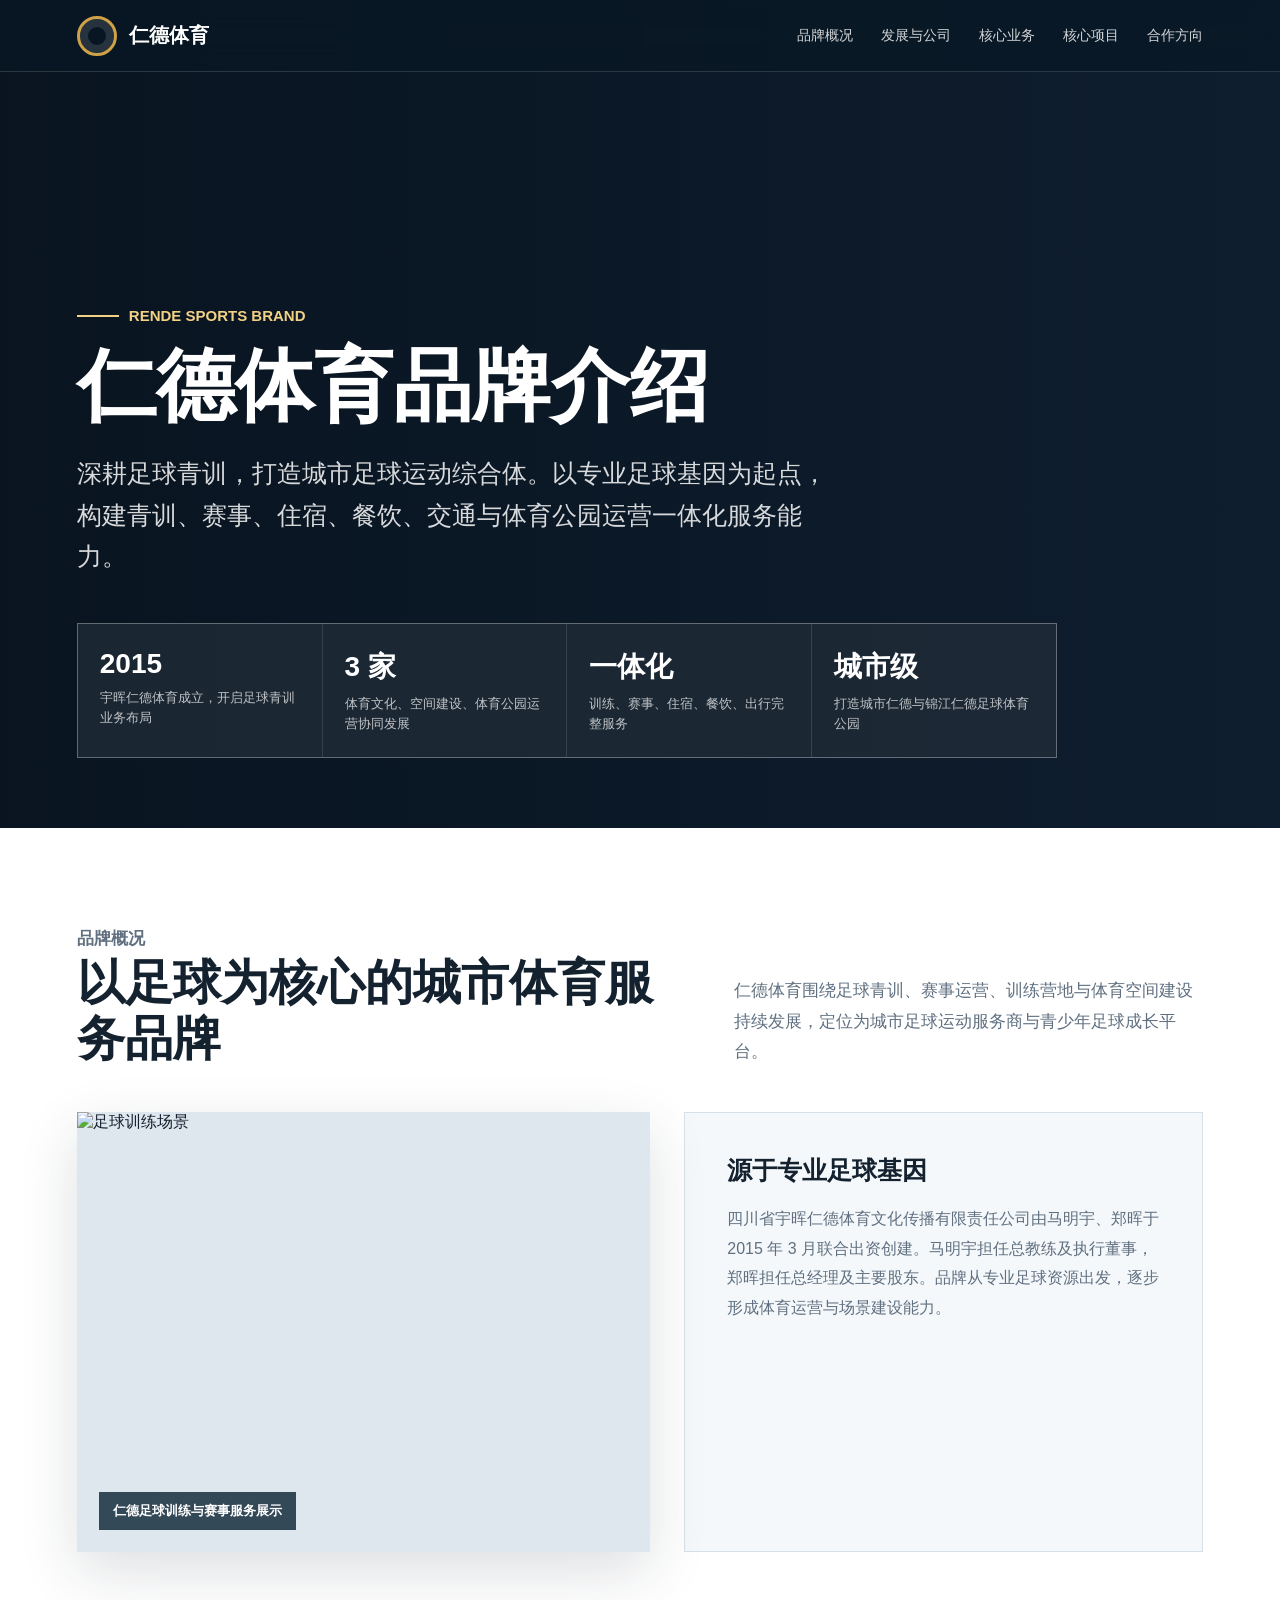
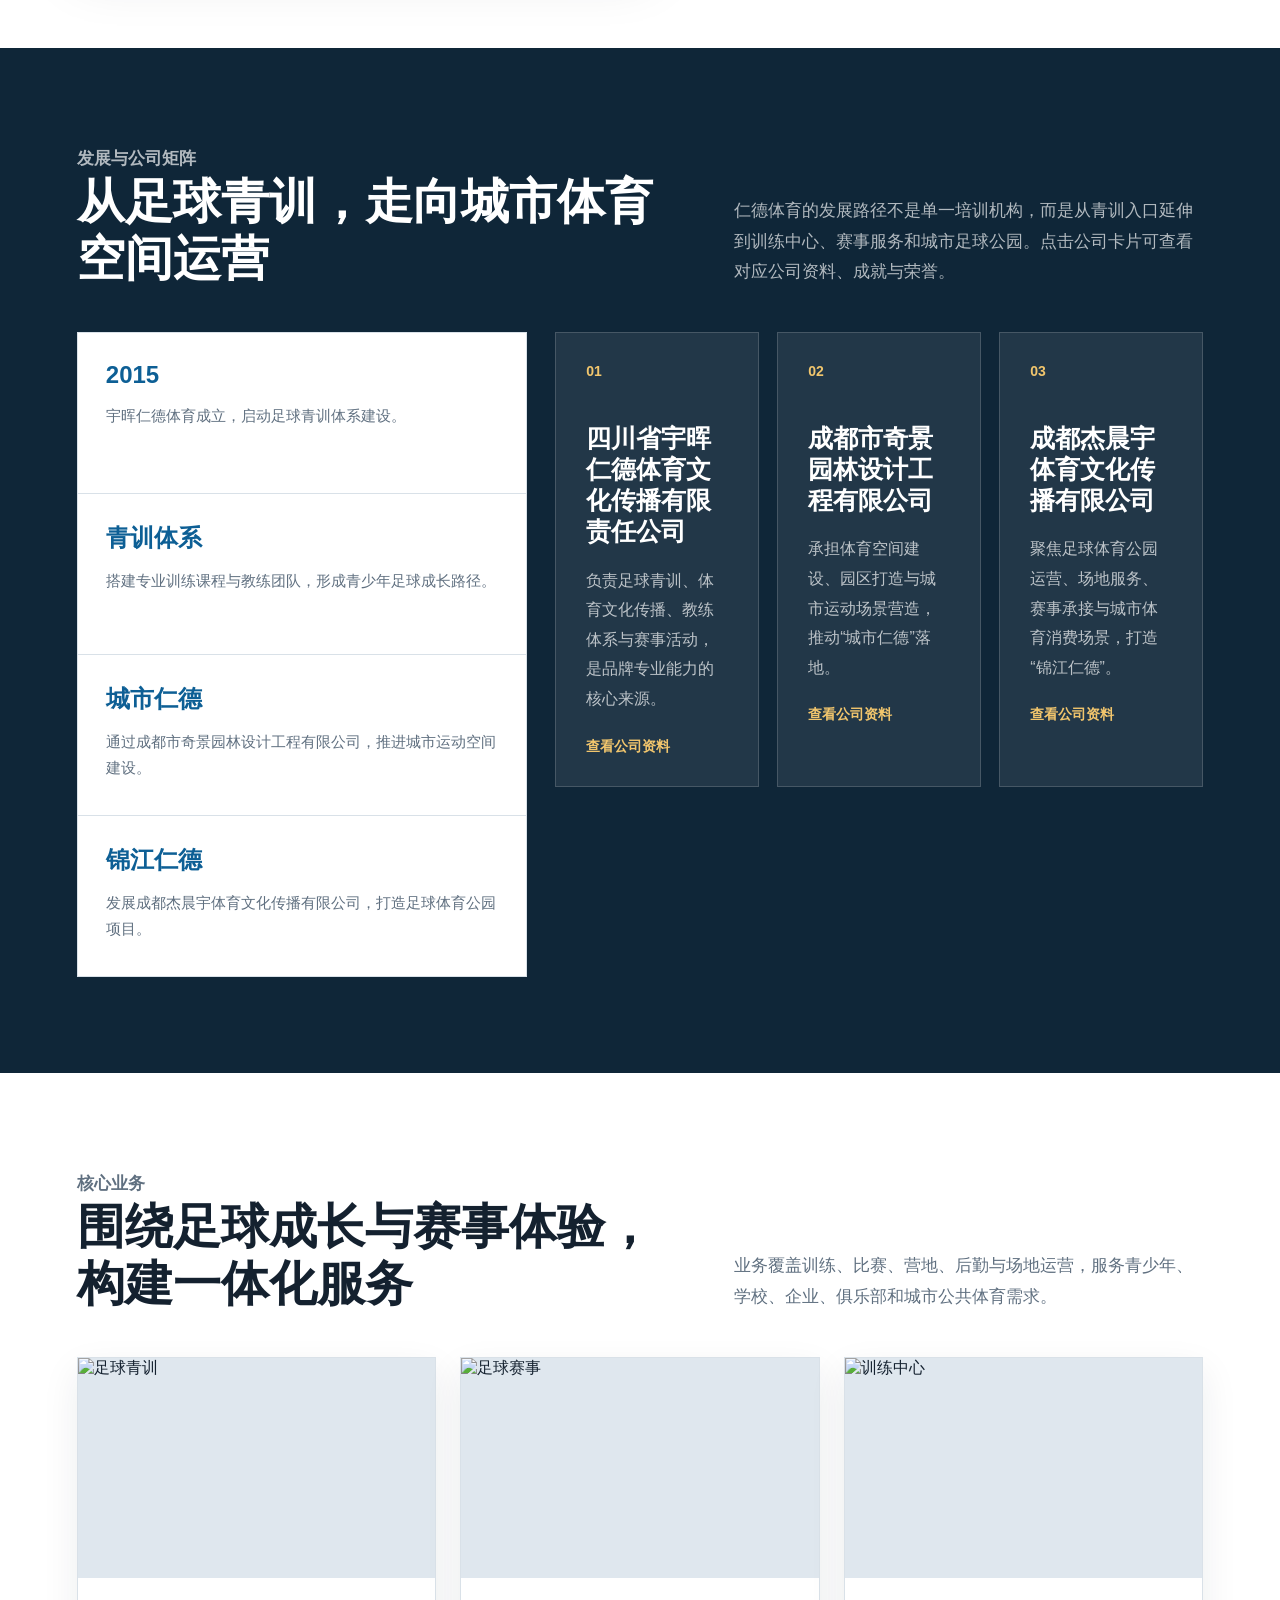
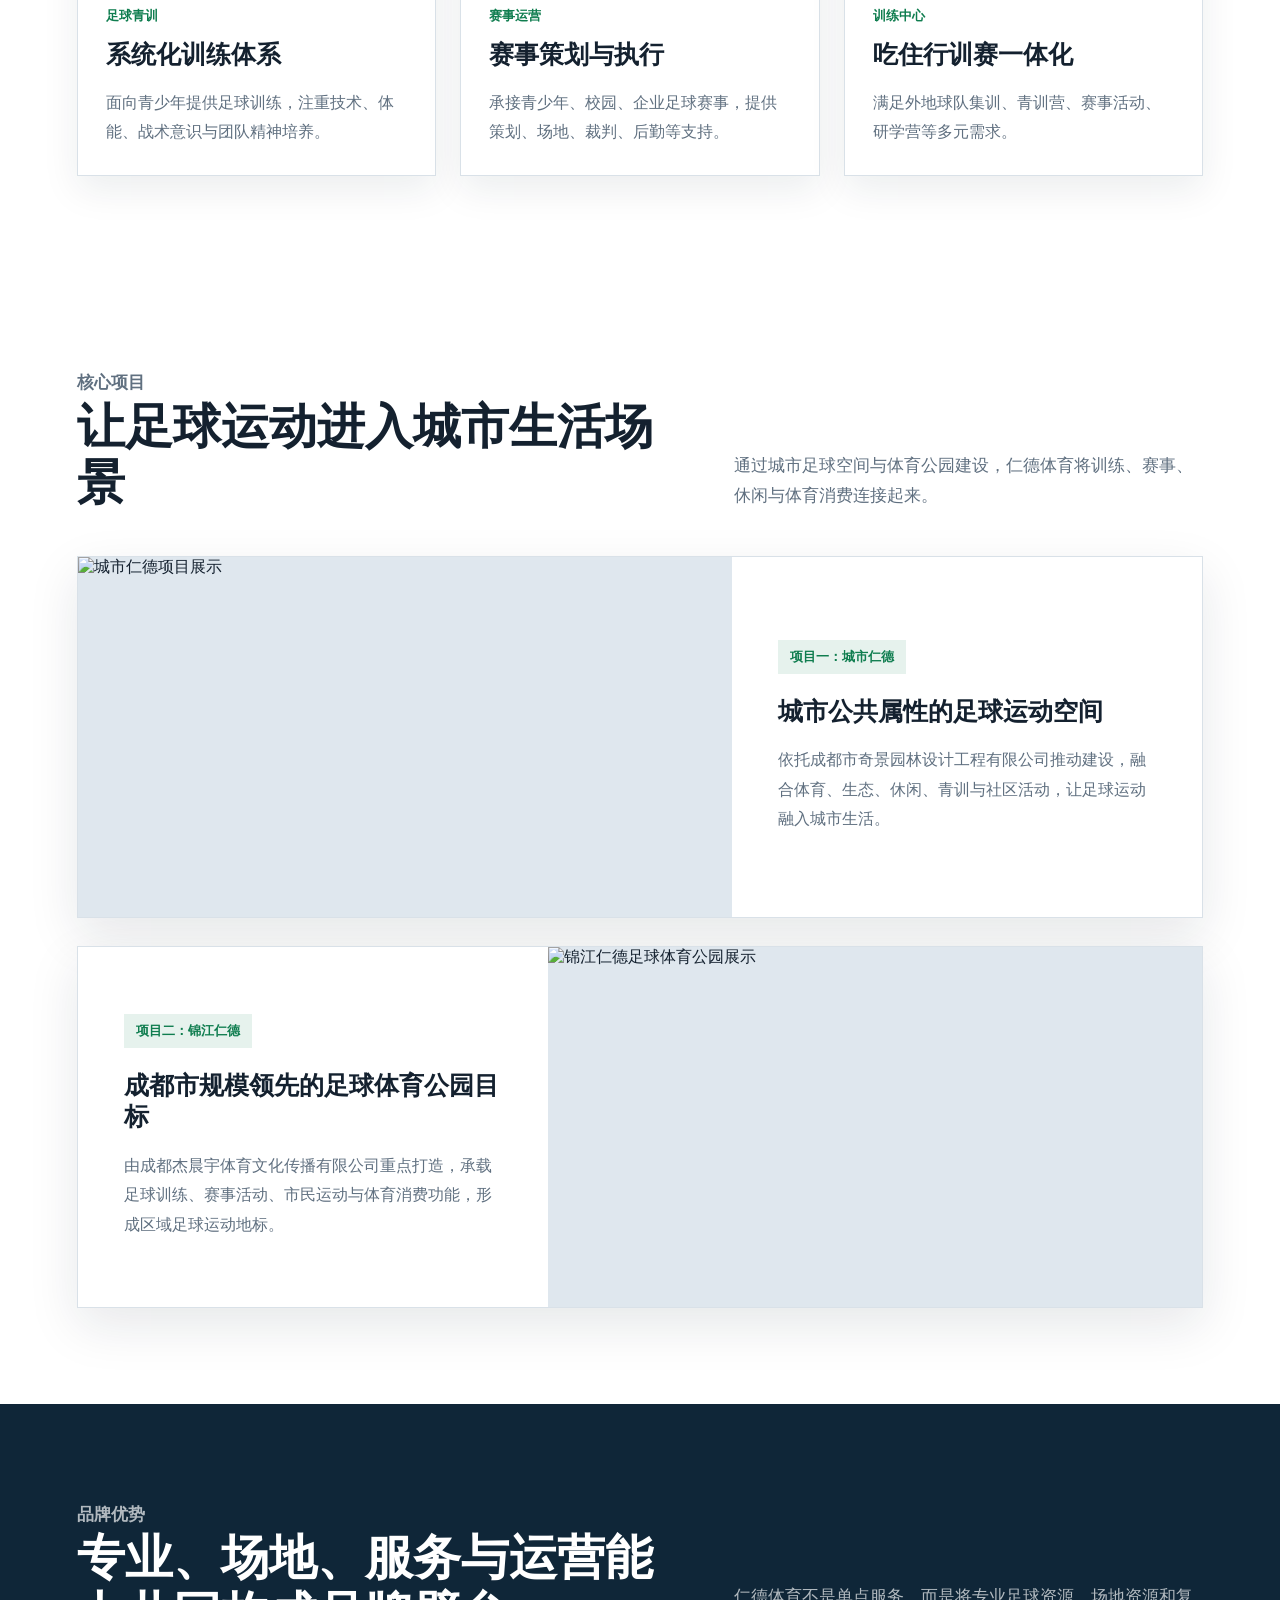
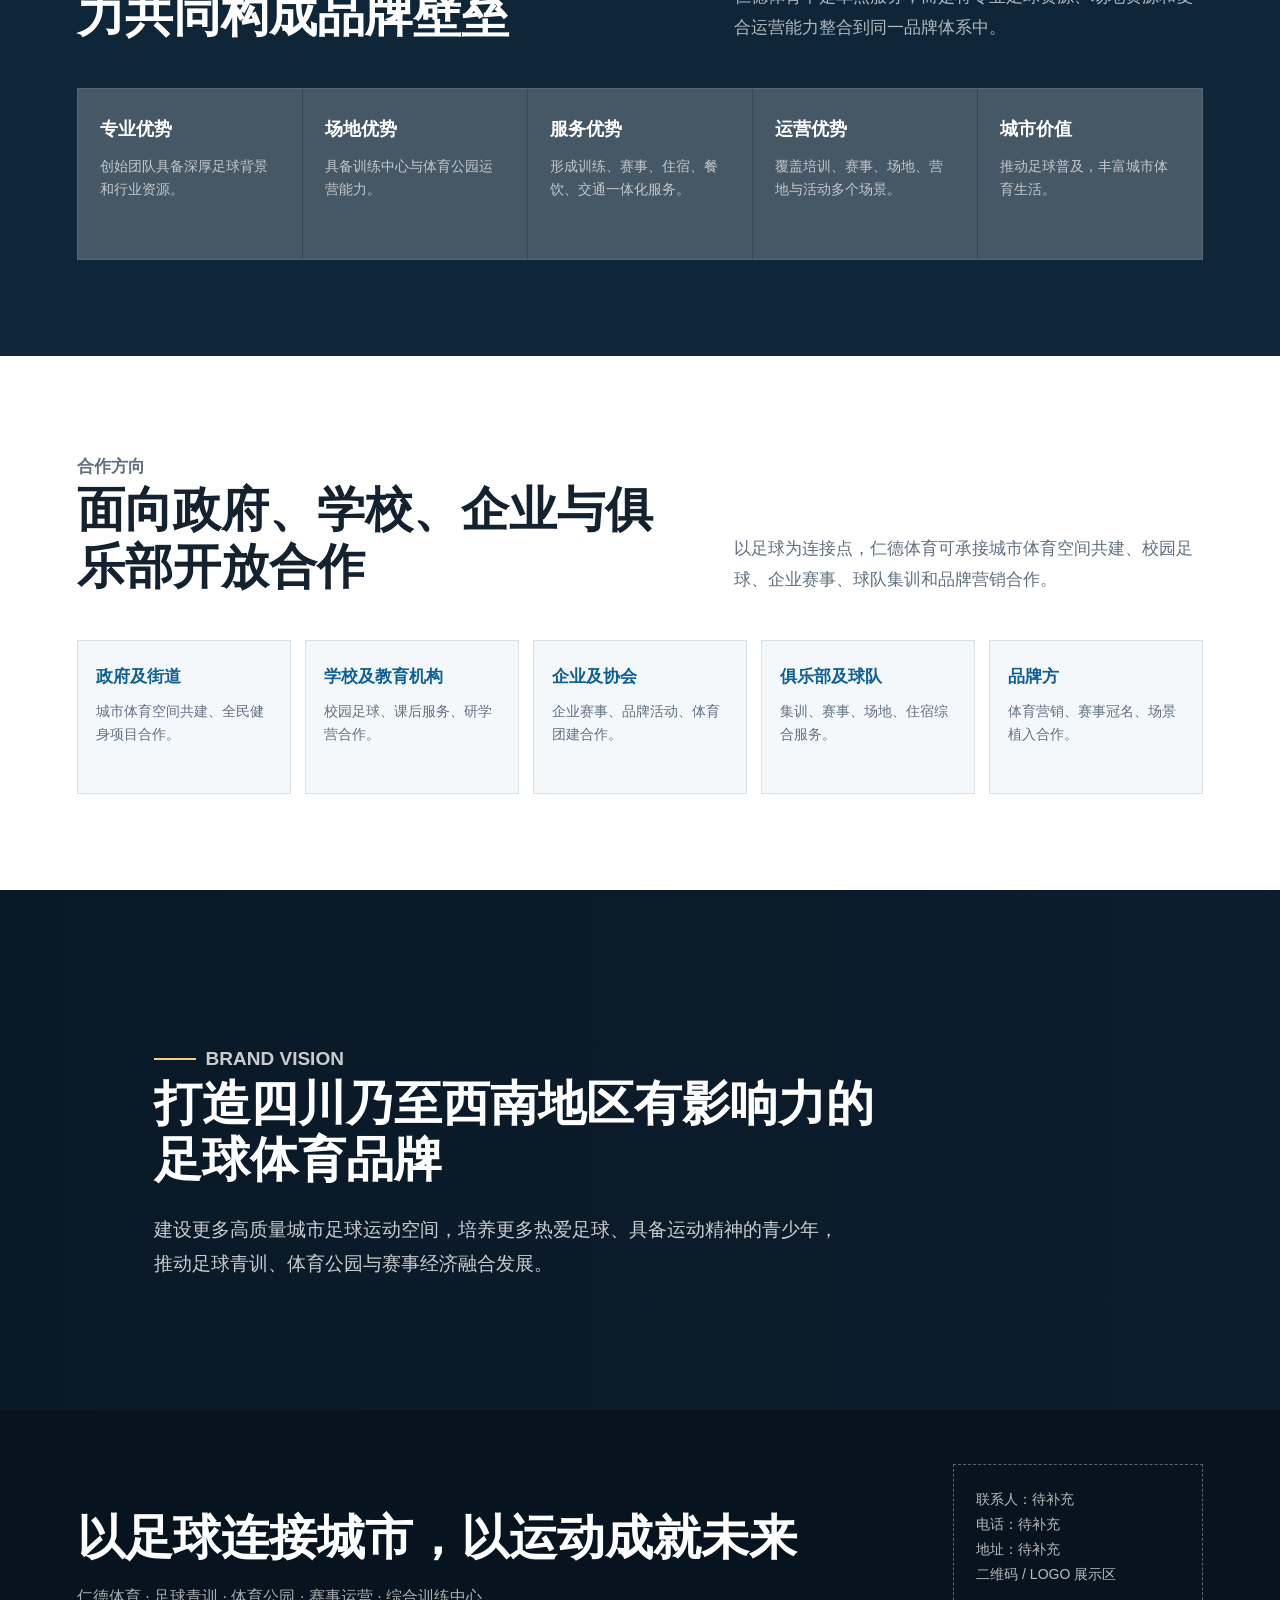
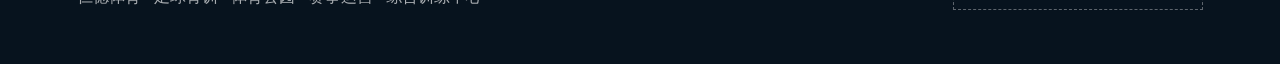
==== index.html @ a542f28f "init website" ====
<!doctype html>
<html lang="zh-CN">
<head>
  <meta charset="utf-8" />
  <meta name="viewport" content="width=device-width, initial-scale=1" />
  <meta name="description" content="仁德体育品牌介绍，覆盖足球青训、赛事运营、训练中心、体育公园与城市体育空间服务。" />
  <title>仁德体育｜足球青训与体育公园运营</title>
  <link rel="stylesheet" href="assets/css/style.css" />
</head>
<body>
  <header class="nav">
    <a class="brand-mark" href="rende-sports-brand.html">仁德体育</a>
    <input class="nav-toggle" id="nav-toggle" type="checkbox" aria-label="打开页面导航" />
    <label class="nav-toggle-label" for="nav-toggle" aria-hidden="true"><span></span></label>
    <nav class="nav-links" aria-label="页面导航">
      <a href="#about">品牌概况</a>
      <a href="#companies">发展与公司</a>
      <a href="#services">核心业务</a>
      <a href="#projects">核心项目</a>
      <a href="#partners">合作方向</a>
    </nav>
  </header>

  <main>
    <section class="hero">
      <div class="hero-content">
        <div class="eyebrow">RENDE SPORTS BRAND</div>
        <h1>仁德体育品牌介绍</h1>
        <p>深耕足球青训，打造城市足球运动综合体。以专业足球基因为起点，构建青训、赛事、住宿、餐饮、交通与体育公园运营一体化服务能力。</p>
        <div class="hero-stats" aria-label="品牌关键词">
          <div class="stat"><strong>2015</strong><span>宇晖仁德体育成立，开启足球青训业务布局</span></div>
          <div class="stat"><strong>3 家</strong><span>体育文化、空间建设、体育公园运营协同发展</span></div>
          <div class="stat"><strong>一体化</strong><span>训练、赛事、住宿、餐饮、出行完整服务</span></div>
          <div class="stat"><strong>城市级</strong><span>打造城市仁德与锦江仁德足球体育公园</span></div>
        </div>
      </div>
    </section>

    <section id="about">
      <div class="section-head">
        <div>
          <p class="kicker">品牌概况</p>
          <h2>以足球为核心的城市体育服务品牌</h2>
        </div>
        <p>仁德体育围绕足球青训、赛事运营、训练营地与体育空间建设持续发展，定位为城市足球运动服务商与青少年足球成长平台。</p>
      </div>
      <div class="intro-grid">
        <div class="image-panel">
          <img src="https://images.unsplash.com/photo-1522778119026-d647f0596c20?auto=format&fit=crop&w=1500&q=85" alt="足球训练场景" />
          <div class="image-label">仁德足球训练与赛事服务展示</div>
        </div>
        <div class="text-panel">
          <h3>源于专业足球基因</h3>
          <p>四川省宇晖仁德体育文化传播有限责任公司由马明宇、郑晖于 2015 年 3 月联合出资创建。马明宇担任总教练及执行董事，郑晖担任总经理及主要股东。品牌从专业足球资源出发，逐步形成体育运营与场景建设能力。</p>
        </div>
      </div>
    </section>

    <section id="companies" class="dark">
      <div class="section-head">
        <div>
          <p class="kicker">发展与公司矩阵</p>
          <h2>从足球青训，走向城市体育空间运营</h2>
        </div>
        <p>仁德体育的发展路径不是单一培训机构，而是从青训入口延伸到训练中心、赛事服务和城市足球公园。点击公司卡片可查看对应公司资料、成就与荣誉。</p>
      </div>
      <div class="company-timeline">
        <div class="timeline">
          <div class="time-item"><strong>2015</strong><p>宇晖仁德体育成立，启动足球青训体系建设。</p></div>
          <div class="time-item"><strong>青训体系</strong><p>搭建专业训练课程与教练团队，形成青少年足球成长路径。</p></div>
          <div class="time-item"><strong>城市仁德</strong><p>通过成都市奇景园林设计工程有限公司，推进城市运动空间建设。</p></div>
          <div class="time-item"><strong>锦江仁德</strong><p>发展成都杰晨宇体育文化传播有限公司，打造足球体育公园项目。</p></div>
        </div>
        <div class="company-grid">
          <a class="company" href="companies/yuhui-rende.html">
            <span class="num">01</span>
            <h3>四川省宇晖仁德体育文化传播有限责任公司</h3>
            <p>负责足球青训、体育文化传播、教练体系与赛事活动，是品牌专业能力的核心来源。</p>
            <span class="link">查看公司资料</span>
          </a>
          <a class="company" href="companies/qijing-garden.html">
            <span class="num">02</span>
            <h3>成都市奇景园林设计工程有限公司</h3>
            <p>承担体育空间建设、园区打造与城市运动场景营造，推动“城市仁德”落地。</p>
            <span class="link">查看公司资料</span>
          </a>
          <a class="company" href="companies/jiechenyu-sports.html">
            <span class="num">03</span>
            <h3>成都杰晨宇体育文化传播有限公司</h3>
            <p>聚焦足球体育公园运营、场地服务、赛事承接与城市体育消费场景，打造“锦江仁德”。</p>
            <span class="link">查看公司资料</span>
          </a>
        </div>
      </div>
    </section>

    <section id="services">
      <div class="section-head">
        <div>
          <p class="kicker">核心业务</p>
          <h2>围绕足球成长与赛事体验，构建一体化服务</h2>
        </div>
        <p>业务覆盖训练、比赛、营地、后勤与场地运营，服务青少年、学校、企业、俱乐部和城市公共体育需求。</p>
      </div>
      <div class="services">
        <article class="service">
          <div class="service-img"><img src="https://images.unsplash.com/photo-1551958219-acbc608c6377?auto=format&fit=crop&w=1200&q=85" alt="足球青训" /></div>
          <div class="service-body">
            <span class="service-tag">足球青训</span>
            <h3>系统化训练体系</h3>
            <p>面向青少年提供足球训练，注重技术、体能、战术意识与团队精神培养。</p>
          </div>
        </article>
        <article class="service">
          <div class="service-img"><img src="https://images.unsplash.com/photo-1579952363873-27f3bade9f55?auto=format&fit=crop&w=1200&q=85" alt="足球赛事" /></div>
          <div class="service-body">
            <span class="service-tag">赛事运营</span>
            <h3>赛事策划与执行</h3>
            <p>承接青少年、校园、企业足球赛事，提供策划、场地、裁判、后勤等支持。</p>
          </div>
        </article>
        <article class="service">
          <div class="service-img"><img src="https://images.unsplash.com/photo-1526232761682-d26e03ac148e?auto=format&fit=crop&w=1200&q=85" alt="训练中心" /></div>
          <div class="service-body">
            <span class="service-tag">训练中心</span>
            <h3>吃住行训赛一体化</h3>
            <p>满足外地球队集训、青训营、赛事活动、研学营等多元需求。</p>
          </div>
        </article>
      </div>
    </section>

    <section id="projects">
      <div class="section-head">
        <div>
          <p class="kicker">核心项目</p>
          <h2>让足球运动进入城市生活场景</h2>
        </div>
        <p>通过城市足球空间与体育公园建设，仁德体育将训练、赛事、休闲与体育消费连接起来。</p>
      </div>
      <div class="projects">
        <article class="project">
          <div class="project-img"><img src="https://images.unsplash.com/photo-1459865264687-595d652de67e?auto=format&fit=crop&w=1500&q=85" alt="城市仁德项目展示" /></div>
          <div class="project-copy">
            <span class="badge">项目一：城市仁德</span>
            <h3>城市公共属性的足球运动空间</h3>
            <p>依托成都市奇景园林设计工程有限公司推动建设，融合体育、生态、休闲、青训与社区活动，让足球运动融入城市生活。</p>
          </div>
        </article>
        <article class="project">
          <div class="project-copy">
            <span class="badge">项目二：锦江仁德</span>
            <h3>成都市规模领先的足球体育公园目标</h3>
            <p>由成都杰晨宇体育文化传播有限公司重点打造，承载足球训练、赛事活动、市民运动与体育消费功能，形成区域足球运动地标。</p>
          </div>
          <div class="project-img"><img src="https://images.unsplash.com/photo-1518604666860-9ed391f76460?auto=format&fit=crop&w=1500&q=85" alt="锦江仁德足球体育公园展示" /></div>
        </article>
      </div>
    </section>

    <section class="dark">
      <div class="section-head">
        <div>
          <p class="kicker">品牌优势</p>
          <h2>专业、场地、服务与运营能力共同构成品牌壁垒</h2>
        </div>
        <p>仁德体育不是单点服务，而是将专业足球资源、场地资源和复合运营能力整合到同一品牌体系中。</p>
      </div>
      <div class="advantage-grid">
        <div class="advantage"><strong>专业优势</strong><span>创始团队具备深厚足球背景和行业资源。</span></div>
        <div class="advantage"><strong>场地优势</strong><span>具备训练中心与体育公园运营能力。</span></div>
        <div class="advantage"><strong>服务优势</strong><span>形成训练、赛事、住宿、餐饮、交通一体化服务。</span></div>
        <div class="advantage"><strong>运营优势</strong><span>覆盖培训、赛事、场地、营地与活动多个场景。</span></div>
        <div class="advantage"><strong>城市价值</strong><span>推动足球普及，丰富城市体育生活。</span></div>
      </div>
    </section>

    <section id="partners">
      <div class="section-head">
        <div>
          <p class="kicker">合作方向</p>
          <h2>面向政府、学校、企业与俱乐部开放合作</h2>
        </div>
        <p>以足球为连接点，仁德体育可承接城市体育空间共建、校园足球、企业赛事、球队集训和品牌营销合作。</p>
      </div>
      <div class="partner-grid">
        <div class="partner"><strong>政府及街道</strong><span>城市体育空间共建、全民健身项目合作。</span></div>
        <div class="partner"><strong>学校及教育机构</strong><span>校园足球、课后服务、研学营合作。</span></div>
        <div class="partner"><strong>企业及协会</strong><span>企业赛事、品牌活动、体育团建合作。</span></div>
        <div class="partner"><strong>俱乐部及球队</strong><span>集训、赛事、场地、住宿综合服务。</span></div>
        <div class="partner"><strong>品牌方</strong><span>体育营销、赛事冠名、场景植入合作。</span></div>
      </div>
    </section>

    <section class="vision">
      <div class="vision-inner">
        <p class="eyebrow">BRAND VISION</p>
        <h2>打造四川乃至西南地区有影响力的足球体育品牌</h2>
        <p>建设更多高质量城市足球运动空间，培养更多热爱足球、具备运动精神的青少年，推动足球青训、体育公园与赛事经济融合发展。</p>
      </div>
    </section>
  </main>

  <footer class="footer">
    <div>
      <h2>以足球连接城市，以运动成就未来</h2>
      <p>仁德体育 · 足球青训 · 体育公园 · 赛事运营 · 综合训练中心</p>
    </div>
    <div class="contact-box">
      联系人：待补充<br />
      电话：待补充<br />
      地址：待补充<br />
      二维码 / LOGO 展示区
    </div>
  </footer>
</body>
</html>
---- assets/css/style.css ----
:root {
  --ink: #14212f;
  --muted: #607080;
  --line: #d9e1e8;
  --paper: #ffffff;
  --soft: #f5f8fb;
  --green: #0f7d4f;
  --blue: #0d5f95;
  --gold: #cfa247;
  --deep: #0f2638;
  --shadow: 0 20px 55px rgba(18, 33, 47, 0.14);
}

* {
  box-sizing: border-box;
}

html {
  scroll-behavior: smooth;
}

body {
  margin: 0;
  font-family: "Microsoft YaHei", "PingFang SC", "Noto Sans SC", Arial, sans-serif;
  color: var(--ink);
  background: var(--paper);
  letter-spacing: 0;
}

img {
  display: block;
  width: 100%;
  height: 100%;
  object-fit: cover;
}

a {
  color: inherit;
  text-decoration: none;
}

.nav {
  position: fixed;
  z-index: 20;
  top: 0;
  left: 0;
  right: 0;
  height: 72px;
  display: flex;
  align-items: center;
  justify-content: space-between;
  padding: 0 6vw;
  color: #fff;
  background: rgba(9, 24, 37, 0.72);
  backdrop-filter: blur(14px);
  border-bottom: 1px solid rgba(255, 255, 255, 0.14);
}

.brand-mark {
  display: flex;
  align-items: center;
  gap: 12px;
  font-weight: 800;
  font-size: 20px;
}

.brand-mark::before {
  content: "";
  width: 34px;
  height: 34px;
  border-radius: 50%;
  border: 3px solid var(--gold);
  box-shadow: inset 0 0 0 8px rgba(255, 255, 255, 0.12);
}

.nav-toggle {
  display: none;
}

.nav-toggle-label {
  display: none;
  width: 42px;
  height: 42px;
  align-items: center;
  justify-content: center;
  border: 1px solid rgba(255, 255, 255, 0.22);
}

.nav-toggle-label span,
.nav-toggle-label span::before,
.nav-toggle-label span::after {
  display: block;
  width: 20px;
  height: 2px;
  background: #fff;
  transition: transform 0.2s ease, opacity 0.2s ease;
}

.nav-toggle-label span {
  position: relative;
}

.nav-toggle-label span::before,
.nav-toggle-label span::after {
  content: "";
  position: absolute;
  left: 0;
}

.nav-toggle-label span::before {
  top: -7px;
}

.nav-toggle-label span::after {
  top: 7px;
}

.nav-links {
  display: flex;
  gap: 28px;
  font-size: 14px;
  color: rgba(255, 255, 255, 0.82);
}

.nav-links a {
  transition: color 0.2s ease;
}

.nav-links a:hover {
  color: #fff;
}

.hero {
  min-height: 92vh;
  position: relative;
  display: flex;
  align-items: flex-end;
  padding: 140px 6vw 70px;
  color: #fff;
  overflow: hidden;
  background: #102033;
}

.hero::before {
  content: "";
  position: absolute;
  inset: 0;
  background:
    linear-gradient(90deg, rgba(8, 19, 30, 0.92) 0%, rgba(8, 19, 30, 0.64) 42%, rgba(8, 19, 30, 0.2) 100%),
    url("https://images.unsplash.com/photo-1431324155629-1a6deb1dec8d?auto=format&fit=crop&w=2200&q=85") center / cover;
  transform: scale(1.02);
}

.hero-content {
  position: relative;
  width: min(980px, 100%);
}

.eyebrow {
  display: inline-flex;
  align-items: center;
  gap: 10px;
  color: #f3d184;
  font-size: 15px;
  font-weight: 700;
  margin-bottom: 22px;
}

.eyebrow::before {
  content: "";
  width: 42px;
  height: 2px;
  background: #f3d184;
}

h1 {
  margin: 0;
  font-size: clamp(42px, 6.2vw, 84px);
  line-height: 1.02;
  font-weight: 900;
}

.hero p {
  width: min(760px, 100%);
  margin: 26px 0 0;
  font-size: clamp(18px, 2vw, 25px);
  line-height: 1.65;
  color: rgba(255, 255, 255, 0.84);
}

.hero-stats {
  position: relative;
  display: grid;
  grid-template-columns: repeat(4, minmax(0, 1fr));
  gap: 1px;
  width: min(980px, 100%);
  margin-top: 46px;
  background: rgba(255, 255, 255, 0.18);
  border: 1px solid rgba(255, 255, 255, 0.22);
}

.stat {
  padding: 24px 22px;
  background: rgba(8, 22, 34, 0.58);
}

.stat strong {
  display: block;
  font-size: 28px;
  color: #fff;
  margin-bottom: 8px;
}

.stat span {
  color: rgba(255, 255, 255, 0.72);
  font-size: 13px;
  line-height: 1.5;
}

section {
  padding: 96px 6vw;
}

.section-head {
  display: grid;
  grid-template-columns: minmax(0, 0.9fr) minmax(300px, 0.7fr);
  gap: 54px;
  align-items: end;
  margin-bottom: 44px;
}

.kicker {
  margin: 0 0 12px;
  color: var(--green);
  font-weight: 800;
  font-size: 14px;
}

h2 {
  margin: 0;
  font-size: clamp(30px, 4vw, 48px);
  line-height: 1.18;
  font-weight: 900;
}

.section-head p {
  margin: 0;
  color: var(--muted);
  font-size: 17px;
  line-height: 1.8;
}

.intro-grid {
  display: grid;
  grid-template-columns: 1.05fr 0.95fr;
  gap: 34px;
  align-items: stretch;
}

.image-panel {
  position: relative;
  min-height: 440px;
  overflow: hidden;
  box-shadow: var(--shadow);
  background: #dfe7ee;
}

.image-label {
  position: absolute;
  left: 22px;
  bottom: 22px;
  padding: 10px 14px;
  background: rgba(15, 38, 56, 0.82);
  color: #fff;
  font-size: 13px;
  font-weight: 700;
}

.text-panel {
  padding: 42px;
  background: var(--soft);
  border: 1px solid var(--line);
}

.text-panel h3,
.company h3,
.service h3,
.project-copy h3 {
  margin: 0 0 18px;
  font-size: 25px;
  line-height: 1.25;
}

.text-panel p,
.company p,
.service p,
.project-copy p {
  margin: 0;
  color: var(--muted);
  line-height: 1.85;
  font-size: 16px;
}

.company-timeline {
  display: grid;
  grid-template-columns: 0.82fr 1.18fr;
  gap: 28px;
  align-items: start;
}

.timeline {
  display: grid;
  gap: 1px;
  background: var(--line);
  border: 1px solid var(--line);
}

.time-item {
  background: #fff;
  padding: 28px;
  min-height: 160px;
}

.time-item strong {
  display: block;
  color: var(--blue);
  font-size: 24px;
  margin-bottom: 14px;
}

.time-item p {
  margin: 0;
  color: var(--muted);
  line-height: 1.75;
  font-size: 15px;
}

.dark {
  background: var(--deep);
  color: #fff;
}

.dark .kicker {
  color: #f2c66d;
}

.dark .section-head p {
  color: rgba(255, 255, 255, 0.68);
}

.company-grid {
  display: grid;
  grid-template-columns: repeat(3, minmax(0, 1fr));
  gap: 18px;
}

.company {
  min-height: 310px;
  padding: 30px;
  background: rgba(255, 255, 255, 0.08);
  border: 1px solid rgba(255, 255, 255, 0.16);
  transition: transform 0.2s ease, background 0.2s ease;
}

a.company {
  display: block;
}

.company:hover {
  transform: translateY(-4px);
  background: rgba(255, 255, 255, 0.12);
}

.company .num {
  display: block;
  margin-bottom: 44px;
  color: #f2c66d;
  font-size: 14px;
  font-weight: 800;
}

.company p {
  color: rgba(255, 255, 255, 0.7);
}

.company .link {
  display: inline-block;
  margin-top: 24px;
  color: #f2c66d;
  font-size: 14px;
  font-weight: 800;
}

.services {
  display: grid;
  grid-template-columns: repeat(3, minmax(0, 1fr));
  gap: 24px;
}

.service {
  border: 1px solid var(--line);
  background: #fff;
  overflow: hidden;
  box-shadow: 0 14px 35px rgba(18, 33, 47, 0.08);
}

.service-img {
  height: 220px;
  background: #dfe7ee;
}

.service-body {
  padding: 28px;
}

.service-tag {
  display: inline-block;
  color: var(--green);
  font-size: 13px;
  font-weight: 800;
  margin-bottom: 14px;
}

.projects {
  display: grid;
  gap: 28px;
}

.project {
  display: grid;
  grid-template-columns: minmax(0, 1fr) minmax(320px, 0.72fr);
  gap: 0;
  border: 1px solid var(--line);
  background: #fff;
  box-shadow: 0 18px 48px rgba(18, 33, 47, 0.1);
  overflow: hidden;
}

.project:nth-child(even) {
  grid-template-columns: minmax(320px, 0.72fr) minmax(0, 1fr);
}

.project-img {
  min-height: 360px;
  background: #dfe7ee;
}

.project-copy {
  padding: 46px;
  display: flex;
  flex-direction: column;
  justify-content: center;
}

.badge {
  width: fit-content;
  margin-bottom: 22px;
  padding: 8px 12px;
  background: rgba(15, 125, 79, 0.1);
  color: var(--green);
  font-weight: 800;
  font-size: 13px;
}

.advantage-grid {
  display: grid;
  grid-template-columns: repeat(5, minmax(0, 1fr));
  gap: 1px;
  background: rgba(255, 255, 255, 0.16);
  border: 1px solid rgba(255, 255, 255, 0.16);
}

.advantage {
  padding: 28px 22px;
  background: rgba(255, 255, 255, 0.08);
  min-height: 170px;
}

.advantage strong {
  display: block;
  margin-bottom: 14px;
  color: #fff;
  font-size: 18px;
}

.advantage span {
  color: rgba(255, 255, 255, 0.68);
  font-size: 14px;
  line-height: 1.7;
}

.partner-grid {
  display: grid;
  grid-template-columns: repeat(5, minmax(0, 1fr));
  gap: 14px;
}

.partner {
  padding: 24px 18px;
  min-height: 154px;
  background: var(--soft);
  border: 1px solid var(--line);
}

.partner strong {
  display: block;
  margin-bottom: 12px;
  color: var(--blue);
  font-size: 17px;
}

.partner span {
  color: var(--muted);
  line-height: 1.7;
  font-size: 14px;
}

.vision {
  position: relative;
  min-height: 520px;
  display: flex;
  align-items: center;
  color: #fff;
  overflow: hidden;
  background: #102033;
}

.vision::before {
  content: "";
  position: absolute;
  inset: 0;
  background:
    linear-gradient(90deg, rgba(9, 24, 37, 0.88), rgba(9, 24, 37, 0.42)),
    url("https://images.unsplash.com/photo-1526232761682-d26e03ac148e?auto=format&fit=crop&w=2200&q=85") center / cover;
}

.vision-inner {
  position: relative;
  width: min(980px, 100%);
  padding: 0 6vw;
}

.vision h2 {
  width: min(760px, 100%);
}

.vision p {
  width: min(700px, 100%);
  margin: 24px 0 0;
  color: rgba(255, 255, 255, 0.78);
  font-size: 19px;
  line-height: 1.8;
}

.footer {
  display: grid;
  grid-template-columns: minmax(0, 1fr) auto;
  gap: 28px;
  align-items: end;
  padding: 54px 6vw;
  color: #fff;
  background: #07131e;
}

.footer h2 {
  font-size: clamp(28px, 4vw, 48px);
}

.footer p {
  margin: 16px 0 0;
  color: rgba(255, 255, 255, 0.66);
  line-height: 1.7;
}

.contact-box {
  min-width: 250px;
  padding: 22px;
  border: 1px dashed rgba(255, 255, 255, 0.35);
  color: rgba(255, 255, 255, 0.72);
  font-size: 14px;
  line-height: 1.8;
}

.sub-hero {
  min-height: 58vh;
  position: relative;
  display: flex;
  align-items: flex-end;
  padding: 130px 6vw 64px;
  color: #fff;
  background: #102033;
  overflow: hidden;
}

.sub-hero::before {
  content: "";
  position: absolute;
  inset: 0;
  background:
    linear-gradient(90deg, rgba(8, 19, 30, 0.92), rgba(8, 19, 30, 0.42)),
    var(--hero-image, url("https://images.unsplash.com/photo-1459865264687-595d652de67e?auto=format&fit=crop&w=1800&q=85")) center / cover;
}

.sub-hero-content {
  position: relative;
  width: min(980px, 100%);
}

.sub-hero p {
  width: min(760px, 100%);
  margin: 22px 0 0;
  color: rgba(255, 255, 255, 0.82);
  font-size: 20px;
  line-height: 1.7;
}

.detail-grid {
  display: grid;
  grid-template-columns: 0.8fr 1.2fr;
  gap: 32px;
}

.profile-card,
.detail-card {
  border: 1px solid var(--line);
  background: #fff;
  padding: 34px;
}

.profile-card {
  background: var(--soft);
}

.profile-card h2,
.detail-card h2 {
  font-size: 28px;
  margin-bottom: 18px;
}

.profile-list {
  display: grid;
  gap: 14px;
  margin-top: 24px;
}

.profile-list div {
  padding-bottom: 14px;
  border-bottom: 1px solid var(--line);
}

.profile-list strong {
  display: block;
  color: var(--blue);
  margin-bottom: 6px;
}

.profile-list span,
.detail-card p,
.honor-list li {
  color: var(--muted);
  line-height: 1.8;
}

.achievement-grid {
  display: grid;
  grid-template-columns: repeat(3, minmax(0, 1fr));
  gap: 18px;
}

.achievement {
  min-height: 180px;
  padding: 28px;
  border: 1px solid var(--line);
  background: var(--soft);
}

.achievement strong {
  display: block;
  margin-bottom: 14px;
  color: var(--green);
  font-size: 20px;
}

.honor-list {
  margin: 0;
  padding-left: 20px;
}

.back-link {
  display: inline-block;
  margin-top: 28px;
  color: #f2c66d;
  font-weight: 800;
}

@media (max-width: 980px) {
  .nav-toggle-label {
    display: flex;
  }

  .nav-links {
    position: absolute;
    top: 72px;
    left: 0;
    right: 0;
    display: grid;
    gap: 0;
    padding: 12px 6vw 18px;
    background: rgba(9, 24, 37, 0.96);
    border-bottom: 1px solid rgba(255, 255, 255, 0.14);
    transform: translateY(-120%);
    opacity: 0;
    pointer-events: none;
    transition: transform 0.22s ease, opacity 0.22s ease;
  }

  .nav-links a {
    padding: 14px 0;
    border-bottom: 1px solid rgba(255, 255, 255, 0.1);
  }

  .nav-toggle:checked ~ .nav-toggle-label span {
    background: transparent;
  }

  .nav-toggle:checked ~ .nav-toggle-label span::before {
    transform: translateY(7px) rotate(45deg);
  }

  .nav-toggle:checked ~ .nav-toggle-label span::after {
    transform: translateY(-7px) rotate(-45deg);
  }

  .nav-toggle:checked ~ .nav-links {
    transform: translateY(0);
    opacity: 1;
    pointer-events: auto;
  }

  .hero-stats,
  .services,
  .advantage-grid,
  .partner-grid,
  .achievement-grid {
    grid-template-columns: repeat(2, minmax(0, 1fr));
  }

  .section-head,
  .intro-grid,
  .company-timeline,
  .project,
  .project:nth-child(even),
  .footer,
  .detail-grid {
    grid-template-columns: 1fr;
  }

  .company-grid {
    grid-template-columns: 1fr;
  }

  .project:nth-child(even) .project-img {
    order: 0;
  }

  .project:nth-child(even) .project-copy {
    order: 1;
  }
}

@media (max-width: 640px) {
  .nav {
    height: 64px;
    padding: 0 24px;
  }

  .brand-mark {
    font-size: 18px;
  }

  .nav-links {
    top: 64px;
    padding-left: 24px;
    padding-right: 24px;
  }

  .hero {
    padding: 118px 24px 46px;
  }

  .sub-hero {
    min-height: 52vh;
    padding: 112px 24px 48px;
  }

  section {
    padding: 70px 24px;
  }

  .hero-stats,
  .services,
  .advantage-grid,
  .partner-grid,
  .achievement-grid {
    grid-template-columns: 1fr;
  }

  .text-panel,
  .project-copy,
  .profile-card,
  .detail-card {
    padding: 28px;
  }

  .image-panel,
  .project-img {
    min-height: 300px;
  }

  .footer {
    padding: 44px 24px;
  }

  .contact-box {
    min-width: 0;
  }
}
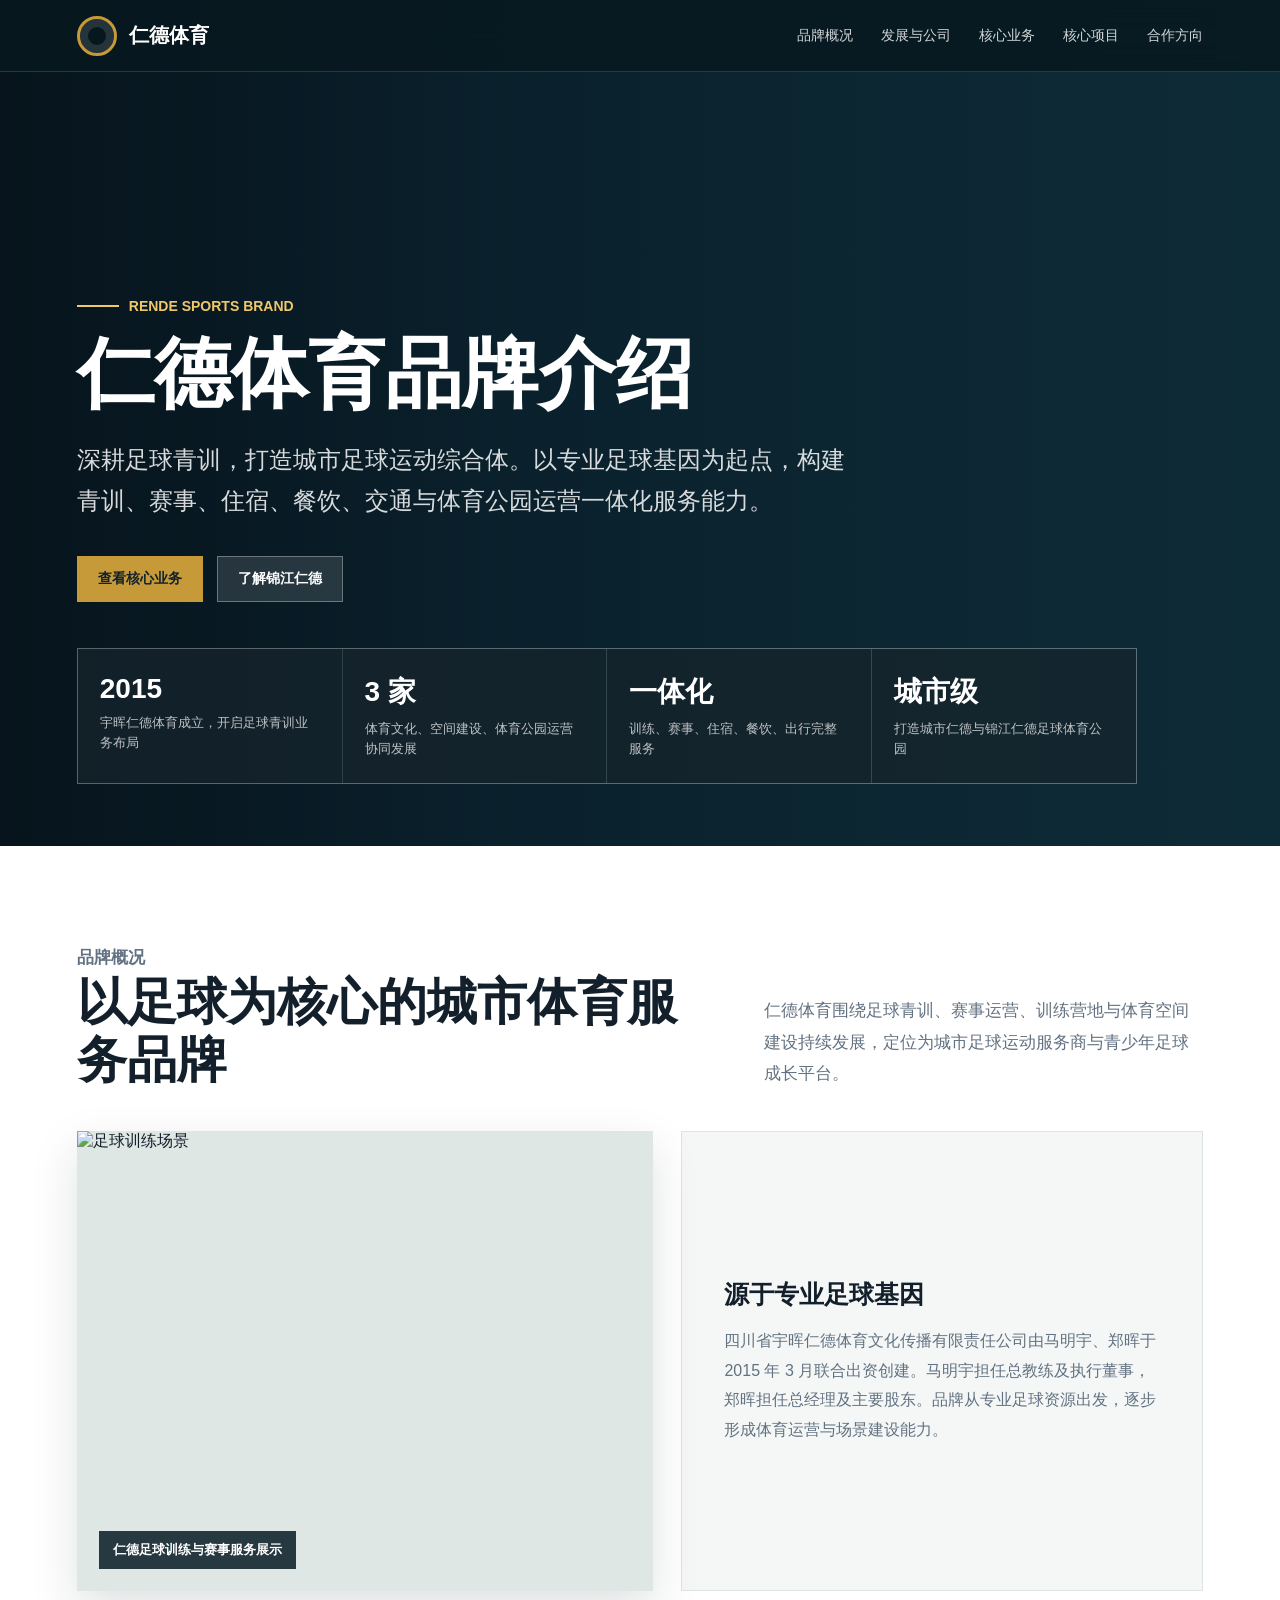
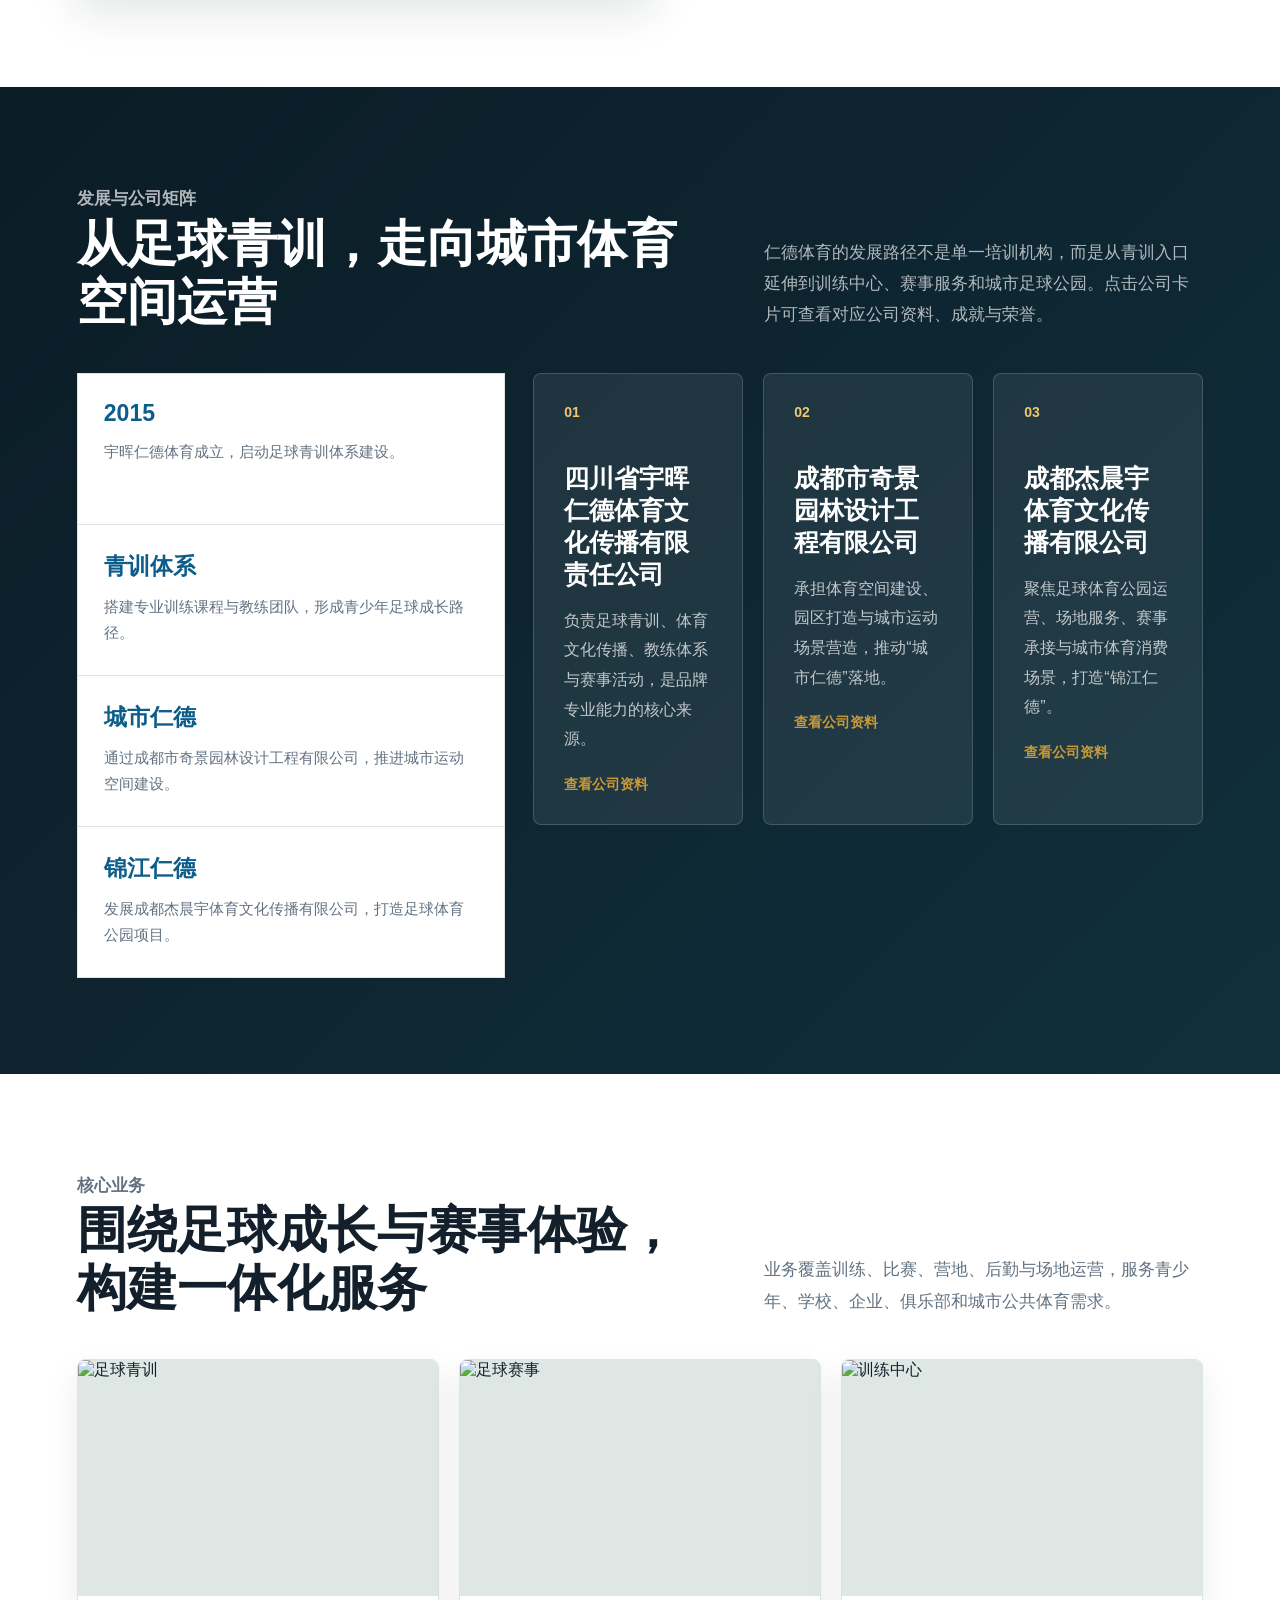
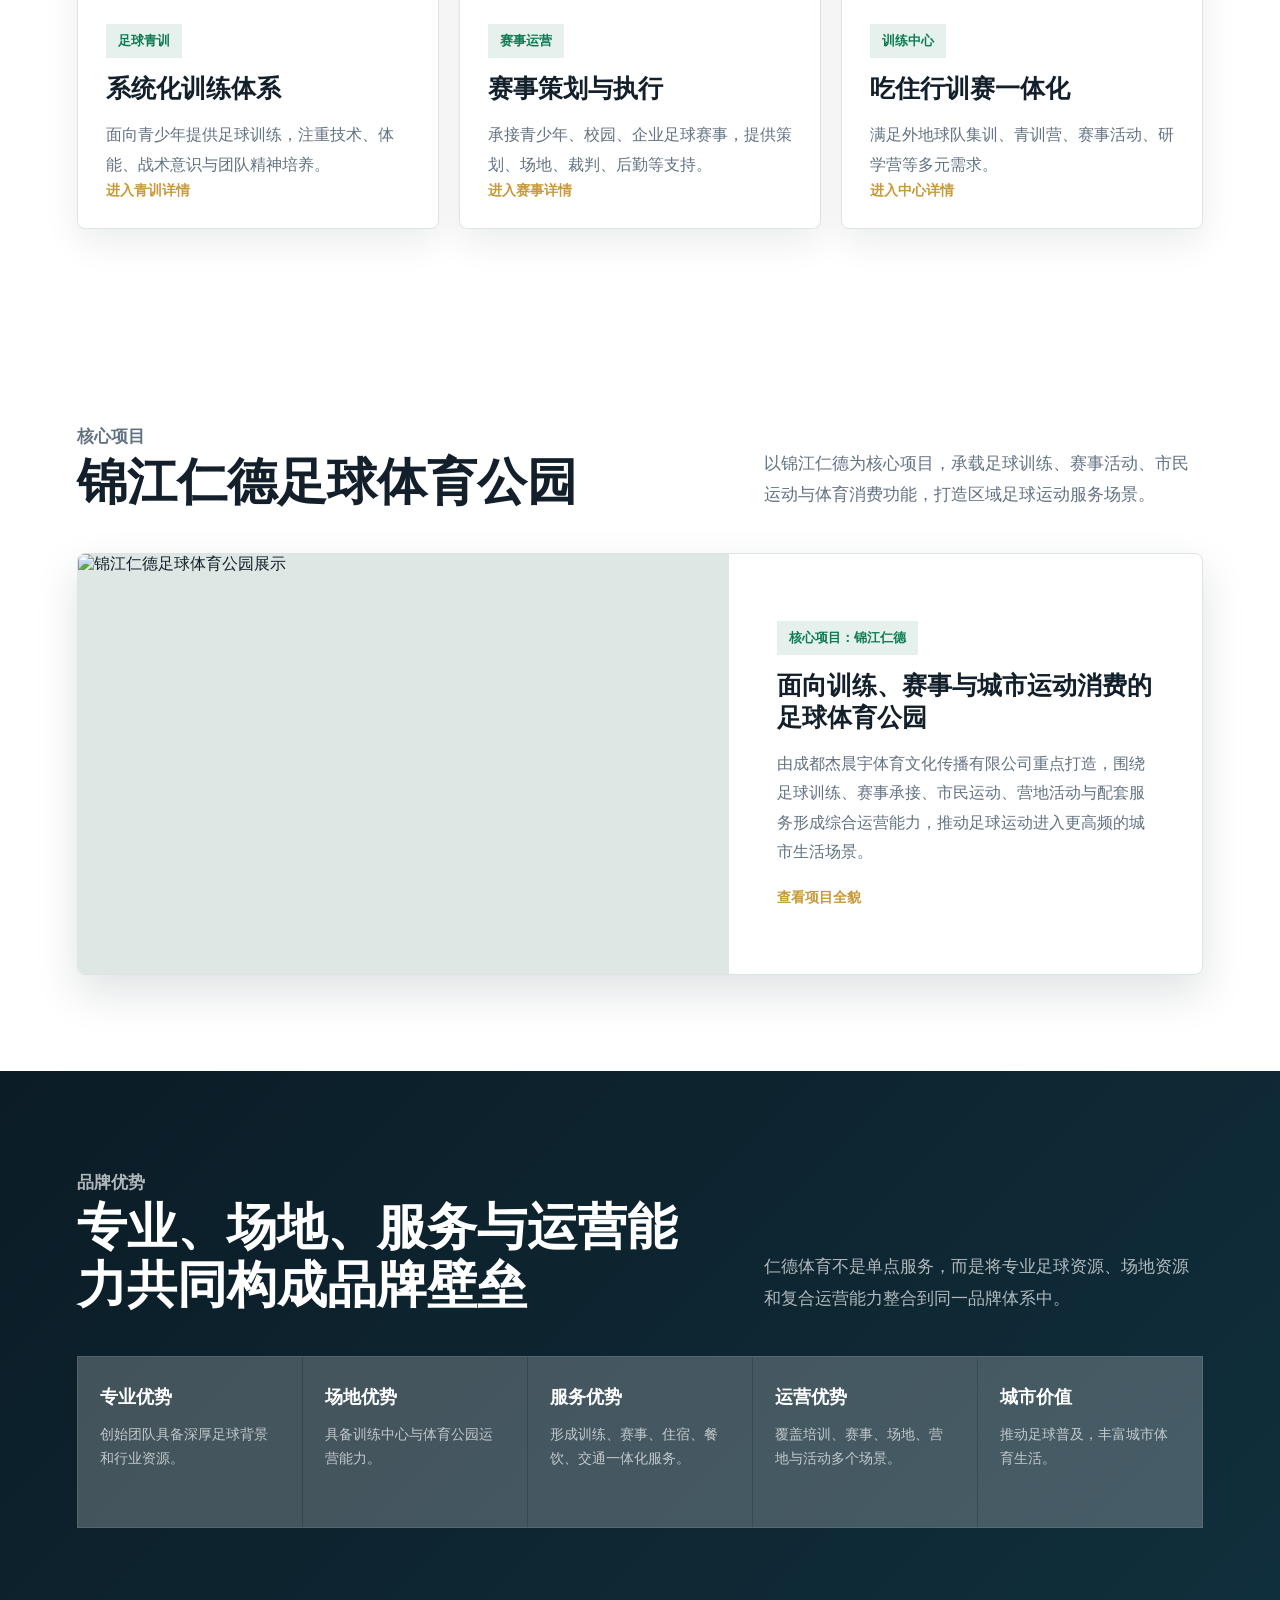
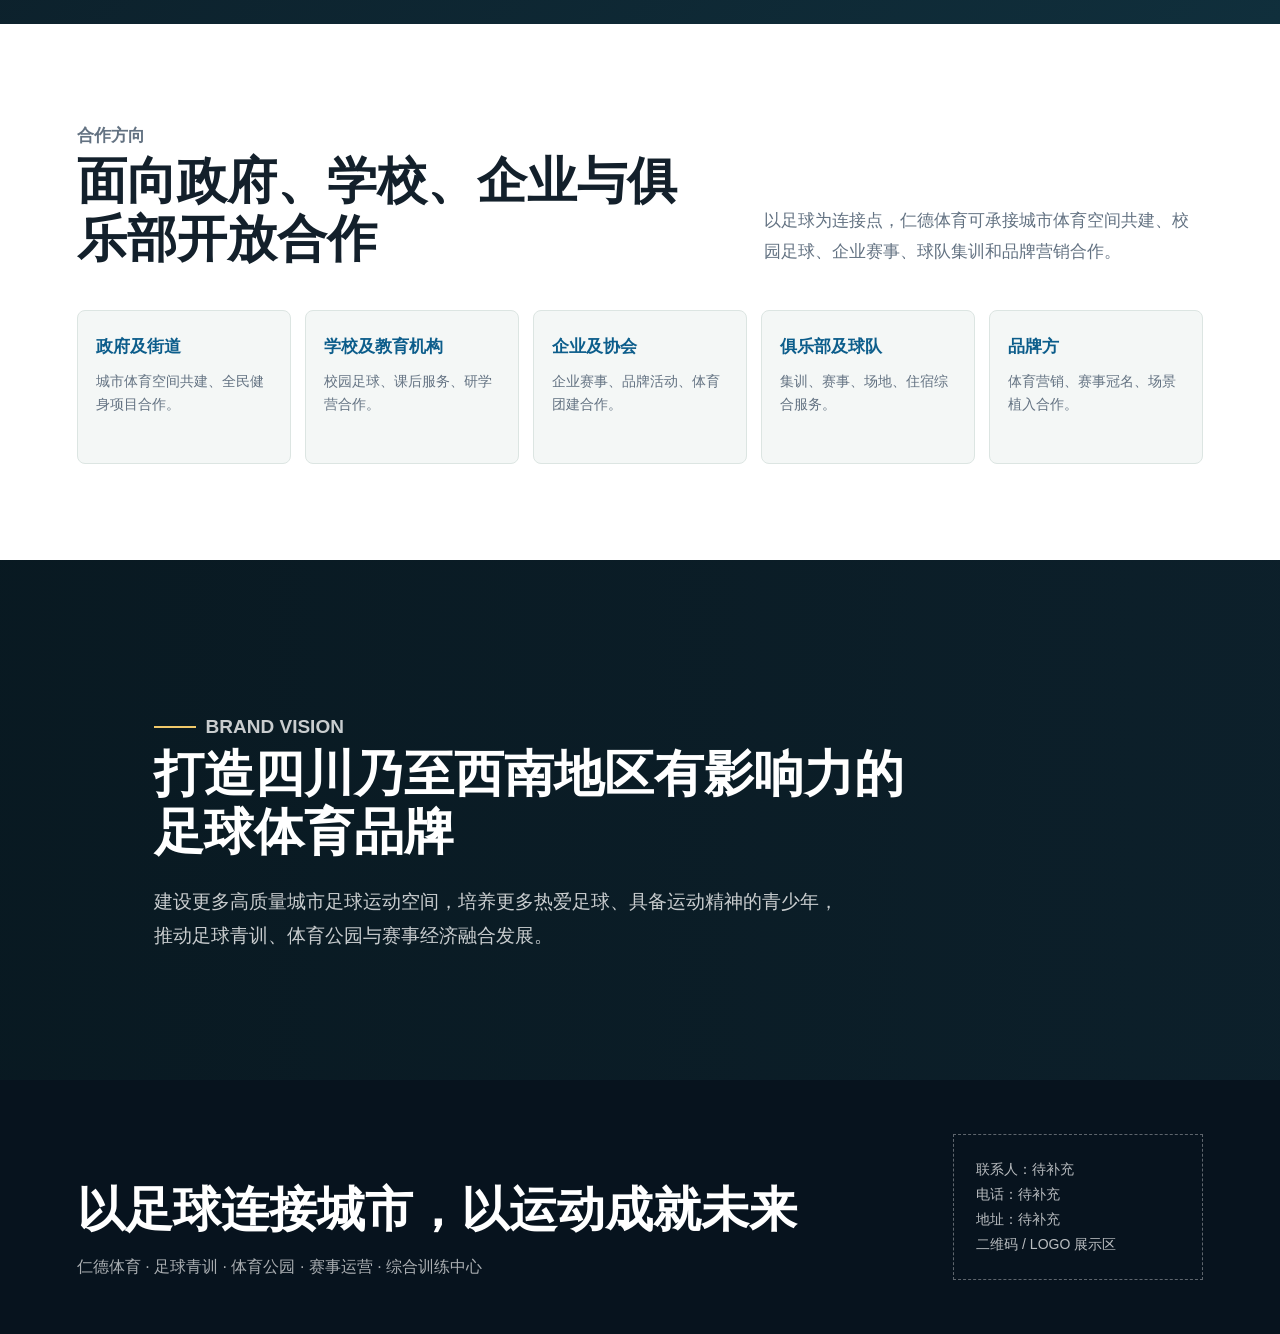
==== commit 1b8c4354: "整体更新" ====
--- a/index.html
+++ b/index.html
@@ -9,7 +9,7 @@
 </head>
 <body>
   <header class="nav">
-    <a class="brand-mark" href="rende-sports-brand.html">仁德体育</a>
+    <a class="brand-mark" href="index.html">仁德体育</a>
     <input class="nav-toggle" id="nav-toggle" type="checkbox" aria-label="打开页面导航" />
     <label class="nav-toggle-label" for="nav-toggle" aria-hidden="true"><span></span></label>
     <nav class="nav-links" aria-label="页面导航">
@@ -27,6 +27,10 @@
         <div class="eyebrow">RENDE SPORTS BRAND</div>
         <h1>仁德体育品牌介绍</h1>
         <p>深耕足球青训，打造城市足球运动综合体。以专业足球基因为起点，构建青训、赛事、住宿、餐饮、交通与体育公园运营一体化服务能力。</p>
+        <div class="hero-actions">
+          <a class="button primary" href="#services">查看核心业务</a>
+          <a class="button" href="projects/jinjiang-rende.html">了解锦江仁德</a>
+        </div>
         <div class="hero-stats" aria-label="品牌关键词">
           <div class="stat"><strong>2015</strong><span>宇晖仁德体育成立，开启足球青训业务布局</span></div>
           <div class="stat"><strong>3 家</strong><span>体育文化、空间建设、体育公园运营协同发展</span></div>
@@ -103,30 +107,33 @@
         <p>业务覆盖训练、比赛、营地、后勤与场地运营，服务青少年、学校、企业、俱乐部和城市公共体育需求。</p>
       </div>
       <div class="services">
-        <article class="service">
+        <a class="service" href="services/youth-training.html">
           <div class="service-img"><img src="https://images.unsplash.com/photo-1551958219-acbc608c6377?auto=format&fit=crop&w=1200&q=85" alt="足球青训" /></div>
           <div class="service-body">
             <span class="service-tag">足球青训</span>
             <h3>系统化训练体系</h3>
             <p>面向青少年提供足球训练，注重技术、体能、战术意识与团队精神培养。</p>
-          </div>
-        </article>
-        <article class="service">
+            <span class="link">进入青训详情</span>
+          </div>
+        </a>
+        <a class="service" href="services/event-operation.html">
           <div class="service-img"><img src="https://images.unsplash.com/photo-1579952363873-27f3bade9f55?auto=format&fit=crop&w=1200&q=85" alt="足球赛事" /></div>
           <div class="service-body">
             <span class="service-tag">赛事运营</span>
             <h3>赛事策划与执行</h3>
             <p>承接青少年、校园、企业足球赛事，提供策划、场地、裁判、后勤等支持。</p>
-          </div>
-        </article>
-        <article class="service">
+            <span class="link">进入赛事详情</span>
+          </div>
+        </a>
+        <a class="service" href="services/training-center.html">
           <div class="service-img"><img src="https://images.unsplash.com/photo-1526232761682-d26e03ac148e?auto=format&fit=crop&w=1200&q=85" alt="训练中心" /></div>
           <div class="service-body">
             <span class="service-tag">训练中心</span>
             <h3>吃住行训赛一体化</h3>
             <p>满足外地球队集训、青训营、赛事活动、研学营等多元需求。</p>
-          </div>
-        </article>
+            <span class="link">进入中心详情</span>
+          </div>
+        </a>
       </div>
     </section>
 
@@ -134,27 +141,20 @@
       <div class="section-head">
         <div>
           <p class="kicker">核心项目</p>
-          <h2>让足球运动进入城市生活场景</h2>
-        </div>
-        <p>通过城市足球空间与体育公园建设，仁德体育将训练、赛事、休闲与体育消费连接起来。</p>
+          <h2>锦江仁德足球体育公园</h2>
+        </div>
+        <p>以锦江仁德为核心项目，承载足球训练、赛事活动、市民运动与体育消费功能，打造区域足球运动服务场景。</p>
       </div>
       <div class="projects">
-        <article class="project">
-          <div class="project-img"><img src="https://images.unsplash.com/photo-1459865264687-595d652de67e?auto=format&fit=crop&w=1500&q=85" alt="城市仁德项目展示" /></div>
+        <a class="project" href="projects/jinjiang-rende.html">
+          <div class="project-img"><img src="https://images.unsplash.com/photo-1518604666860-9ed391f76460?auto=format&fit=crop&w=1500&q=85" alt="锦江仁德足球体育公园展示" /></div>
           <div class="project-copy">
-            <span class="badge">项目一：城市仁德</span>
-            <h3>城市公共属性的足球运动空间</h3>
-            <p>依托成都市奇景园林设计工程有限公司推动建设，融合体育、生态、休闲、青训与社区活动，让足球运动融入城市生活。</p>
-          </div>
-        </article>
-        <article class="project">
-          <div class="project-copy">
-            <span class="badge">项目二：锦江仁德</span>
-            <h3>成都市规模领先的足球体育公园目标</h3>
-            <p>由成都杰晨宇体育文化传播有限公司重点打造，承载足球训练、赛事活动、市民运动与体育消费功能，形成区域足球运动地标。</p>
-          </div>
-          <div class="project-img"><img src="https://images.unsplash.com/photo-1518604666860-9ed391f76460?auto=format&fit=crop&w=1500&q=85" alt="锦江仁德足球体育公园展示" /></div>
-        </article>
+            <span class="badge">核心项目：锦江仁德</span>
+            <h3>面向训练、赛事与城市运动消费的足球体育公园</h3>
+            <p>由成都杰晨宇体育文化传播有限公司重点打造，围绕足球训练、赛事承接、市民运动、营地活动与配套服务形成综合运营能力，推动足球运动进入更高频的城市生活场景。</p>
+            <span class="link">查看项目全貌</span>
+          </div>
+        </a>
       </div>
     </section>
 
--- a/assets/css/style.css
+++ b/assets/css/style.css
@@ -1,14 +1,15 @@
 :root {
-  --ink: #14212f;
-  --muted: #607080;
-  --line: #d9e1e8;
+  --ink: #13202b;
+  --muted: #637282;
   --paper: #ffffff;
-  --soft: #f5f8fb;
-  --green: #0f7d4f;
-  --blue: #0d5f95;
-  --gold: #cfa247;
-  --deep: #0f2638;
-  --shadow: 0 20px 55px rgba(18, 33, 47, 0.14);
+  --soft: #f4f7f6;
+  --line: #dce5e2;
+  --green: #0d7b52;
+  --blue: #0c5d8b;
+  --gold: #c79a39;
+  --deep: #0b1c26;
+  --deep-2: #102f3c;
+  --shadow: 0 18px 44px rgba(12, 31, 42, 0.13);
 }
 
 * {
@@ -49,10 +50,10 @@
   display: flex;
   align-items: center;
   justify-content: space-between;
-  padding: 0 6vw;
-  color: #fff;
-  background: rgba(9, 24, 37, 0.72);
-  backdrop-filter: blur(14px);
+  padding: 0 clamp(24px, 6vw, 84px);
+  color: #fff;
+  background: rgba(8, 24, 32, 0.84);
+  backdrop-filter: blur(16px);
   border-bottom: 1px solid rgba(255, 255, 255, 0.14);
 }
 
@@ -60,7 +61,7 @@
   display: flex;
   align-items: center;
   gap: 12px;
-  font-weight: 800;
+  font-weight: 900;
   font-size: 20px;
 }
 
@@ -117,6 +118,7 @@
 
 .nav-links {
   display: flex;
+  align-items: center;
   gap: 28px;
   font-size: 14px;
   color: rgba(255, 255, 255, 0.82);
@@ -131,14 +133,14 @@
 }
 
 .hero {
-  min-height: 92vh;
   position: relative;
+  min-height: 94vh;
   display: flex;
   align-items: flex-end;
-  padding: 140px 6vw 70px;
-  color: #fff;
+  padding: 144px clamp(24px, 6vw, 84px) 62px;
+  color: #fff;
+  background: #0e2634;
   overflow: hidden;
-  background: #102033;
 }
 
 .hero::before {
@@ -146,123 +148,156 @@
   position: absolute;
   inset: 0;
   background:
-    linear-gradient(90deg, rgba(8, 19, 30, 0.92) 0%, rgba(8, 19, 30, 0.64) 42%, rgba(8, 19, 30, 0.2) 100%),
+    linear-gradient(90deg, rgba(6, 18, 26, 0.94) 0%, rgba(9, 32, 43, 0.74) 44%, rgba(12, 58, 64, 0.28) 100%),
     url("https://images.unsplash.com/photo-1431324155629-1a6deb1dec8d?auto=format&fit=crop&w=2200&q=85") center / cover;
   transform: scale(1.02);
 }
 
 .hero-content {
   position: relative;
-  width: min(980px, 100%);
+  width: min(1060px, 100%);
 }
 
 .eyebrow {
   display: inline-flex;
   align-items: center;
   gap: 10px;
-  color: #f3d184;
-  font-size: 15px;
-  font-weight: 700;
-  margin-bottom: 22px;
+  margin: 0 0 20px;
+  color: #f0c86a;
+  font-size: 14px;
+  font-weight: 900;
 }
 
 .eyebrow::before {
   content: "";
   width: 42px;
   height: 2px;
-  background: #f3d184;
+  background: #f0c86a;
+}
+
+h1,
+h2,
+h3,
+p {
+  margin-top: 0;
 }
 
 h1 {
-  margin: 0;
-  font-size: clamp(42px, 6.2vw, 84px);
-  line-height: 1.02;
+  margin-bottom: 0;
+  font-size: clamp(42px, 6vw, 86px);
+  line-height: 1.04;
   font-weight: 900;
 }
 
 .hero p {
-  width: min(760px, 100%);
+  width: min(780px, 100%);
   margin: 26px 0 0;
-  font-size: clamp(18px, 2vw, 25px);
-  line-height: 1.65;
   color: rgba(255, 255, 255, 0.84);
+  font-size: clamp(18px, 2vw, 24px);
+  line-height: 1.7;
+}
+
+.hero-actions {
+  display: flex;
+  flex-wrap: wrap;
+  gap: 14px;
+  margin-top: 34px;
+}
+
+.button {
+  display: inline-flex;
+  align-items: center;
+  justify-content: center;
+  min-height: 46px;
+  padding: 0 20px;
+  border: 1px solid rgba(255, 255, 255, 0.32);
+  background: rgba(255, 255, 255, 0.12);
+  color: #fff;
+  font-weight: 800;
+  font-size: 14px;
+}
+
+.button.primary {
+  border-color: var(--gold);
+  background: var(--gold);
+  color: #11222a;
 }
 
 .hero-stats {
   position: relative;
   display: grid;
   grid-template-columns: repeat(4, minmax(0, 1fr));
+  width: min(1060px, 100%);
+  margin-top: 46px;
+  border: 1px solid rgba(255, 255, 255, 0.2);
+  background: rgba(255, 255, 255, 0.16);
   gap: 1px;
-  width: min(980px, 100%);
-  margin-top: 46px;
-  background: rgba(255, 255, 255, 0.18);
-  border: 1px solid rgba(255, 255, 255, 0.22);
 }
 
 .stat {
   padding: 24px 22px;
-  background: rgba(8, 22, 34, 0.58);
+  background: rgba(7, 23, 31, 0.72);
 }
 
 .stat strong {
   display: block;
+  margin-bottom: 8px;
+  color: #fff;
   font-size: 28px;
-  color: #fff;
-  margin-bottom: 8px;
 }
 
 .stat span {
   color: rgba(255, 255, 255, 0.72);
   font-size: 13px;
-  line-height: 1.5;
+  line-height: 1.55;
 }
 
 section {
-  padding: 96px 6vw;
+  padding: 96px clamp(24px, 6vw, 84px);
 }
 
 .section-head {
   display: grid;
-  grid-template-columns: minmax(0, 0.9fr) minmax(300px, 0.7fr);
+  grid-template-columns: minmax(0, 0.95fr) minmax(300px, 0.66fr);
   gap: 54px;
   align-items: end;
-  margin-bottom: 44px;
+  margin-bottom: 42px;
 }
 
 .kicker {
-  margin: 0 0 12px;
+  margin-bottom: 12px;
   color: var(--green);
-  font-weight: 800;
   font-size: 14px;
+  font-weight: 900;
 }
 
 h2 {
-  margin: 0;
-  font-size: clamp(30px, 4vw, 48px);
-  line-height: 1.18;
+  margin-bottom: 0;
+  font-size: clamp(30px, 4vw, 50px);
+  line-height: 1.16;
   font-weight: 900;
 }
 
 .section-head p {
-  margin: 0;
+  margin-bottom: 0;
   color: var(--muted);
   font-size: 17px;
-  line-height: 1.8;
+  line-height: 1.85;
 }
 
 .intro-grid {
   display: grid;
-  grid-template-columns: 1.05fr 0.95fr;
-  gap: 34px;
+  grid-template-columns: minmax(0, 1.05fr) minmax(320px, 0.95fr);
+  gap: 28px;
   align-items: stretch;
 }
 
 .image-panel {
   position: relative;
-  min-height: 440px;
+  min-height: 460px;
   overflow: hidden;
+  background: #dfe7e4;
   box-shadow: var(--shadow);
-  background: #dfe7ee;
 }
 
 .image-label {
@@ -270,40 +305,56 @@
   left: 22px;
   bottom: 22px;
   padding: 10px 14px;
-  background: rgba(15, 38, 56, 0.82);
+  background: rgba(9, 29, 38, 0.86);
   color: #fff;
   font-size: 13px;
-  font-weight: 700;
+  font-weight: 800;
 }
 
 .text-panel {
+  display: flex;
+  flex-direction: column;
+  justify-content: center;
   padding: 42px;
   background: var(--soft);
   border: 1px solid var(--line);
 }
 
 .text-panel h3,
-.company h3,
 .service h3,
-.project-copy h3 {
-  margin: 0 0 18px;
+.project-copy h3,
+.company h3 {
+  margin-bottom: 16px;
   font-size: 25px;
-  line-height: 1.25;
+  line-height: 1.28;
 }
 
 .text-panel p,
-.company p,
 .service p,
-.project-copy p {
-  margin: 0;
+.project-copy p,
+.company p {
+  margin-bottom: 0;
   color: var(--muted);
+  font-size: 16px;
   line-height: 1.85;
-  font-size: 16px;
+}
+
+.dark {
+  color: #fff;
+  background: linear-gradient(135deg, var(--deep), var(--deep-2));
+}
+
+.dark .kicker {
+  color: #f0c86a;
+}
+
+.dark .section-head p {
+  color: rgba(255, 255, 255, 0.68);
 }
 
 .company-timeline {
   display: grid;
-  grid-template-columns: 0.82fr 1.18fr;
+  grid-template-columns: 0.78fr 1.22fr;
   gap: 28px;
   align-items: start;
 }
@@ -311,114 +362,128 @@
 .timeline {
   display: grid;
   gap: 1px;
+  border: 1px solid var(--line);
   background: var(--line);
-  border: 1px solid var(--line);
 }
 
 .time-item {
+  min-height: 150px;
+  padding: 26px;
   background: #fff;
-  padding: 28px;
-  min-height: 160px;
 }
 
 .time-item strong {
   display: block;
+  margin-bottom: 12px;
   color: var(--blue);
-  font-size: 24px;
-  margin-bottom: 14px;
+  font-size: 23px;
 }
 
 .time-item p {
-  margin: 0;
+  margin-bottom: 0;
   color: var(--muted);
+  font-size: 15px;
   line-height: 1.75;
-  font-size: 15px;
-}
-
-.dark {
-  background: var(--deep);
-  color: #fff;
-}
-
-.dark .kicker {
-  color: #f2c66d;
-}
-
-.dark .section-head p {
-  color: rgba(255, 255, 255, 0.68);
-}
-
-.company-grid {
+}
+
+.company-grid,
+.services,
+.achievement-grid,
+.gallery-grid,
+.feature-grid {
   display: grid;
   grid-template-columns: repeat(3, minmax(0, 1fr));
-  gap: 18px;
+  gap: 20px;
+}
+
+.company,
+.service,
+.feature,
+.achievement,
+.detail-card,
+.profile-card,
+.gallery-item,
+.partner,
+.project {
+  border-radius: 8px;
 }
 
 .company {
-  min-height: 310px;
+  display: block;
+  min-height: 300px;
   padding: 30px;
   background: rgba(255, 255, 255, 0.08);
   border: 1px solid rgba(255, 255, 255, 0.16);
   transition: transform 0.2s ease, background 0.2s ease;
 }
 
-a.company {
-  display: block;
-}
-
-.company:hover {
+.company:hover,
+.service:hover,
+.project:hover {
   transform: translateY(-4px);
-  background: rgba(255, 255, 255, 0.12);
 }
 
 .company .num {
   display: block;
-  margin-bottom: 44px;
-  color: #f2c66d;
+  margin-bottom: 42px;
+  color: #f0c86a;
   font-size: 14px;
-  font-weight: 800;
+  font-weight: 900;
 }
 
 .company p {
-  color: rgba(255, 255, 255, 0.7);
-}
-
+  color: rgba(255, 255, 255, 0.72);
+}
+
+.link,
 .company .link {
   display: inline-block;
-  margin-top: 24px;
-  color: #f2c66d;
+  margin-top: 22px;
+  color: var(--gold);
   font-size: 14px;
-  font-weight: 800;
-}
-
-.services {
-  display: grid;
-  grid-template-columns: repeat(3, minmax(0, 1fr));
-  gap: 24px;
+  font-weight: 900;
 }
 
 .service {
+  display: flex;
+  flex-direction: column;
+  min-height: 470px;
+  overflow: hidden;
   border: 1px solid var(--line);
   background: #fff;
-  overflow: hidden;
-  box-shadow: 0 14px 35px rgba(18, 33, 47, 0.08);
+  box-shadow: 0 14px 34px rgba(12, 31, 42, 0.08);
+  transition: transform 0.2s ease, box-shadow 0.2s ease;
+}
+
+.service:hover {
+  box-shadow: var(--shadow);
 }
 
 .service-img {
-  height: 220px;
-  background: #dfe7ee;
+  height: 236px;
+  background: #dfe7e4;
 }
 
 .service-body {
+  display: flex;
+  flex: 1;
+  flex-direction: column;
   padding: 28px;
 }
 
-.service-tag {
-  display: inline-block;
+.service-tag,
+.badge {
+  width: fit-content;
+  margin-bottom: 14px;
+  padding: 8px 12px;
+  background: rgba(13, 123, 82, 0.1);
   color: var(--green);
   font-size: 13px;
-  font-weight: 800;
-  margin-bottom: 14px;
+  font-weight: 900;
+}
+
+.service .link {
+  margin-top: auto;
 }
 
 .projects {
@@ -428,52 +493,38 @@
 
 .project {
   display: grid;
-  grid-template-columns: minmax(0, 1fr) minmax(320px, 0.72fr);
-  gap: 0;
+  grid-template-columns: minmax(0, 1.1fr) minmax(340px, 0.8fr);
+  overflow: hidden;
   border: 1px solid var(--line);
   background: #fff;
-  box-shadow: 0 18px 48px rgba(18, 33, 47, 0.1);
-  overflow: hidden;
-}
-
-.project:nth-child(even) {
-  grid-template-columns: minmax(320px, 0.72fr) minmax(0, 1fr);
+  box-shadow: var(--shadow);
+  transition: transform 0.2s ease;
 }
 
 .project-img {
-  min-height: 360px;
-  background: #dfe7ee;
+  min-height: 420px;
+  background: #dfe7e4;
 }
 
 .project-copy {
-  padding: 46px;
   display: flex;
   flex-direction: column;
   justify-content: center;
-}
-
-.badge {
-  width: fit-content;
-  margin-bottom: 22px;
-  padding: 8px 12px;
-  background: rgba(15, 125, 79, 0.1);
-  color: var(--green);
-  font-weight: 800;
-  font-size: 13px;
+  padding: 48px;
 }
 
 .advantage-grid {
   display: grid;
   grid-template-columns: repeat(5, minmax(0, 1fr));
   gap: 1px;
+  border: 1px solid rgba(255, 255, 255, 0.16);
   background: rgba(255, 255, 255, 0.16);
-  border: 1px solid rgba(255, 255, 255, 0.16);
 }
 
 .advantage {
+  min-height: 170px;
   padding: 28px 22px;
   background: rgba(255, 255, 255, 0.08);
-  min-height: 170px;
 }
 
 .advantage strong {
@@ -496,8 +547,8 @@
 }
 
 .partner {
+  min-height: 154px;
   padding: 24px 18px;
-  min-height: 154px;
   background: var(--soft);
   border: 1px solid var(--line);
 }
@@ -511,8 +562,8 @@
 
 .partner span {
   color: var(--muted);
+  font-size: 14px;
   line-height: 1.7;
-  font-size: 14px;
 }
 
 .vision {
@@ -521,8 +572,8 @@
   display: flex;
   align-items: center;
   color: #fff;
+  background: #102633;
   overflow: hidden;
-  background: #102033;
 }
 
 .vision::before {
@@ -530,14 +581,14 @@
   position: absolute;
   inset: 0;
   background:
-    linear-gradient(90deg, rgba(9, 24, 37, 0.88), rgba(9, 24, 37, 0.42)),
+    linear-gradient(90deg, rgba(8, 24, 32, 0.9), rgba(8, 24, 32, 0.45)),
     url("https://images.unsplash.com/photo-1526232761682-d26e03ac148e?auto=format&fit=crop&w=2200&q=85") center / cover;
 }
 
 .vision-inner {
   position: relative;
   width: min(980px, 100%);
-  padding: 0 6vw;
+  padding: 0 clamp(24px, 6vw, 84px);
 }
 
 .vision h2 {
@@ -557,12 +608,13 @@
   grid-template-columns: minmax(0, 1fr) auto;
   gap: 28px;
   align-items: end;
-  padding: 54px 6vw;
+  padding: 54px clamp(24px, 6vw, 84px);
   color: #fff;
   background: #07131e;
 }
 
 .footer h2 {
+  margin-bottom: 0;
   font-size: clamp(28px, 4vw, 48px);
 }
 
@@ -582,13 +634,13 @@
 }
 
 .sub-hero {
+  position: relative;
   min-height: 58vh;
-  position: relative;
   display: flex;
   align-items: flex-end;
-  padding: 130px 6vw 64px;
-  color: #fff;
-  background: #102033;
+  padding: 130px clamp(24px, 6vw, 84px) 64px;
+  color: #fff;
+  background: #102633;
   overflow: hidden;
 }
 
@@ -597,7 +649,7 @@
   position: absolute;
   inset: 0;
   background:
-    linear-gradient(90deg, rgba(8, 19, 30, 0.92), rgba(8, 19, 30, 0.42)),
+    linear-gradient(90deg, rgba(8, 20, 28, 0.92), rgba(8, 30, 38, 0.48)),
     var(--hero-image, url("https://images.unsplash.com/photo-1459865264687-595d652de67e?auto=format&fit=crop&w=1800&q=85")) center / cover;
 }
 
@@ -611,20 +663,22 @@
   margin: 22px 0 0;
   color: rgba(255, 255, 255, 0.82);
   font-size: 20px;
-  line-height: 1.7;
+  line-height: 1.75;
 }
 
 .detail-grid {
   display: grid;
   grid-template-columns: 0.8fr 1.2fr;
-  gap: 32px;
+  gap: 30px;
 }
 
 .profile-card,
-.detail-card {
+.detail-card,
+.feature,
+.achievement {
+  padding: 34px;
   border: 1px solid var(--line);
   background: #fff;
-  padding: 34px;
 }
 
 .profile-card {
@@ -633,8 +687,8 @@
 
 .profile-card h2,
 .detail-card h2 {
+  margin-bottom: 18px;
   font-size: 28px;
-  margin-bottom: 18px;
 }
 
 .profile-list {
@@ -650,35 +704,47 @@
 
 .profile-list strong {
   display: block;
+  margin-bottom: 6px;
   color: var(--blue);
-  margin-bottom: 6px;
 }
 
 .profile-list span,
 .detail-card p,
-.honor-list li {
+.honor-list li,
+.feature p,
+.achievement p {
   color: var(--muted);
   line-height: 1.8;
 }
 
-.achievement-grid {
-  display: grid;
-  grid-template-columns: repeat(3, minmax(0, 1fr));
-  gap: 18px;
-}
-
-.achievement {
-  min-height: 180px;
-  padding: 28px;
-  border: 1px solid var(--line);
-  background: var(--soft);
-}
-
+.feature strong,
 .achievement strong {
   display: block;
-  margin-bottom: 14px;
+  margin-bottom: 12px;
   color: var(--green);
   font-size: 20px;
+}
+
+.gallery-grid {
+  grid-template-columns: repeat(4, minmax(0, 1fr));
+}
+
+.gallery-item {
+  position: relative;
+  min-height: 230px;
+  overflow: hidden;
+  background: #dfe7e4;
+}
+
+.gallery-item span {
+  position: absolute;
+  left: 14px;
+  bottom: 14px;
+  padding: 8px 10px;
+  background: rgba(8, 24, 32, 0.78);
+  color: #fff;
+  font-size: 13px;
+  font-weight: 800;
 }
 
 .honor-list {
@@ -689,8 +755,8 @@
 .back-link {
   display: inline-block;
   margin-top: 28px;
-  color: #f2c66d;
-  font-weight: 800;
+  color: #f0c86a;
+  font-weight: 900;
 }
 
 @media (max-width: 980px) {
@@ -705,8 +771,8 @@
     right: 0;
     display: grid;
     gap: 0;
-    padding: 12px 6vw 18px;
-    background: rgba(9, 24, 37, 0.96);
+    padding: 12px clamp(24px, 6vw, 84px) 18px;
+    background: rgba(8, 24, 32, 0.97);
     border-bottom: 1px solid rgba(255, 255, 255, 0.14);
     transform: translateY(-120%);
     opacity: 0;
@@ -739,9 +805,12 @@
 
   .hero-stats,
   .services,
+  .company-grid,
+  .achievement-grid,
+  .feature-grid,
+  .partner-grid,
   .advantage-grid,
-  .partner-grid,
-  .achievement-grid {
+  .gallery-grid {
     grid-template-columns: repeat(2, minmax(0, 1fr));
   }
 
@@ -749,29 +818,19 @@
   .intro-grid,
   .company-timeline,
   .project,
-  .project:nth-child(even),
   .footer,
   .detail-grid {
     grid-template-columns: 1fr;
   }
 
-  .company-grid {
-    grid-template-columns: 1fr;
-  }
-
-  .project:nth-child(even) .project-img {
-    order: 0;
-  }
-
-  .project:nth-child(even) .project-copy {
-    order: 1;
+  .project-img {
+    min-height: 340px;
   }
 }
 
 @media (max-width: 640px) {
   .nav {
     height: 64px;
-    padding: 0 24px;
   }
 
   .brand-mark {
@@ -780,35 +839,50 @@
 
   .nav-links {
     top: 64px;
-    padding-left: 24px;
-    padding-right: 24px;
   }
 
   .hero {
-    padding: 118px 24px 46px;
+    min-height: 88vh;
+    padding-top: 112px;
+    padding-bottom: 42px;
+  }
+
+  .hero-actions {
+    gap: 10px;
+  }
+
+  .button {
+    width: 100%;
+  }
+
+  section {
+    padding-top: 70px;
+    padding-bottom: 70px;
   }
 
   .sub-hero {
     min-height: 52vh;
-    padding: 112px 24px 48px;
-  }
-
-  section {
-    padding: 70px 24px;
+    padding-top: 112px;
+    padding-bottom: 48px;
   }
 
   .hero-stats,
   .services,
+  .company-grid,
+  .achievement-grid,
+  .feature-grid,
+  .partner-grid,
   .advantage-grid,
-  .partner-grid,
-  .achievement-grid {
+  .gallery-grid {
     grid-template-columns: 1fr;
   }
 
   .text-panel,
   .project-copy,
   .profile-card,
-  .detail-card {
+  .detail-card,
+  .feature,
+  .achievement {
     padding: 28px;
   }
 
@@ -817,8 +891,12 @@
     min-height: 300px;
   }
 
+  .service {
+    min-height: auto;
+  }
+
   .footer {
-    padding: 44px 24px;
+    align-items: start;
   }
 
   .contact-box {
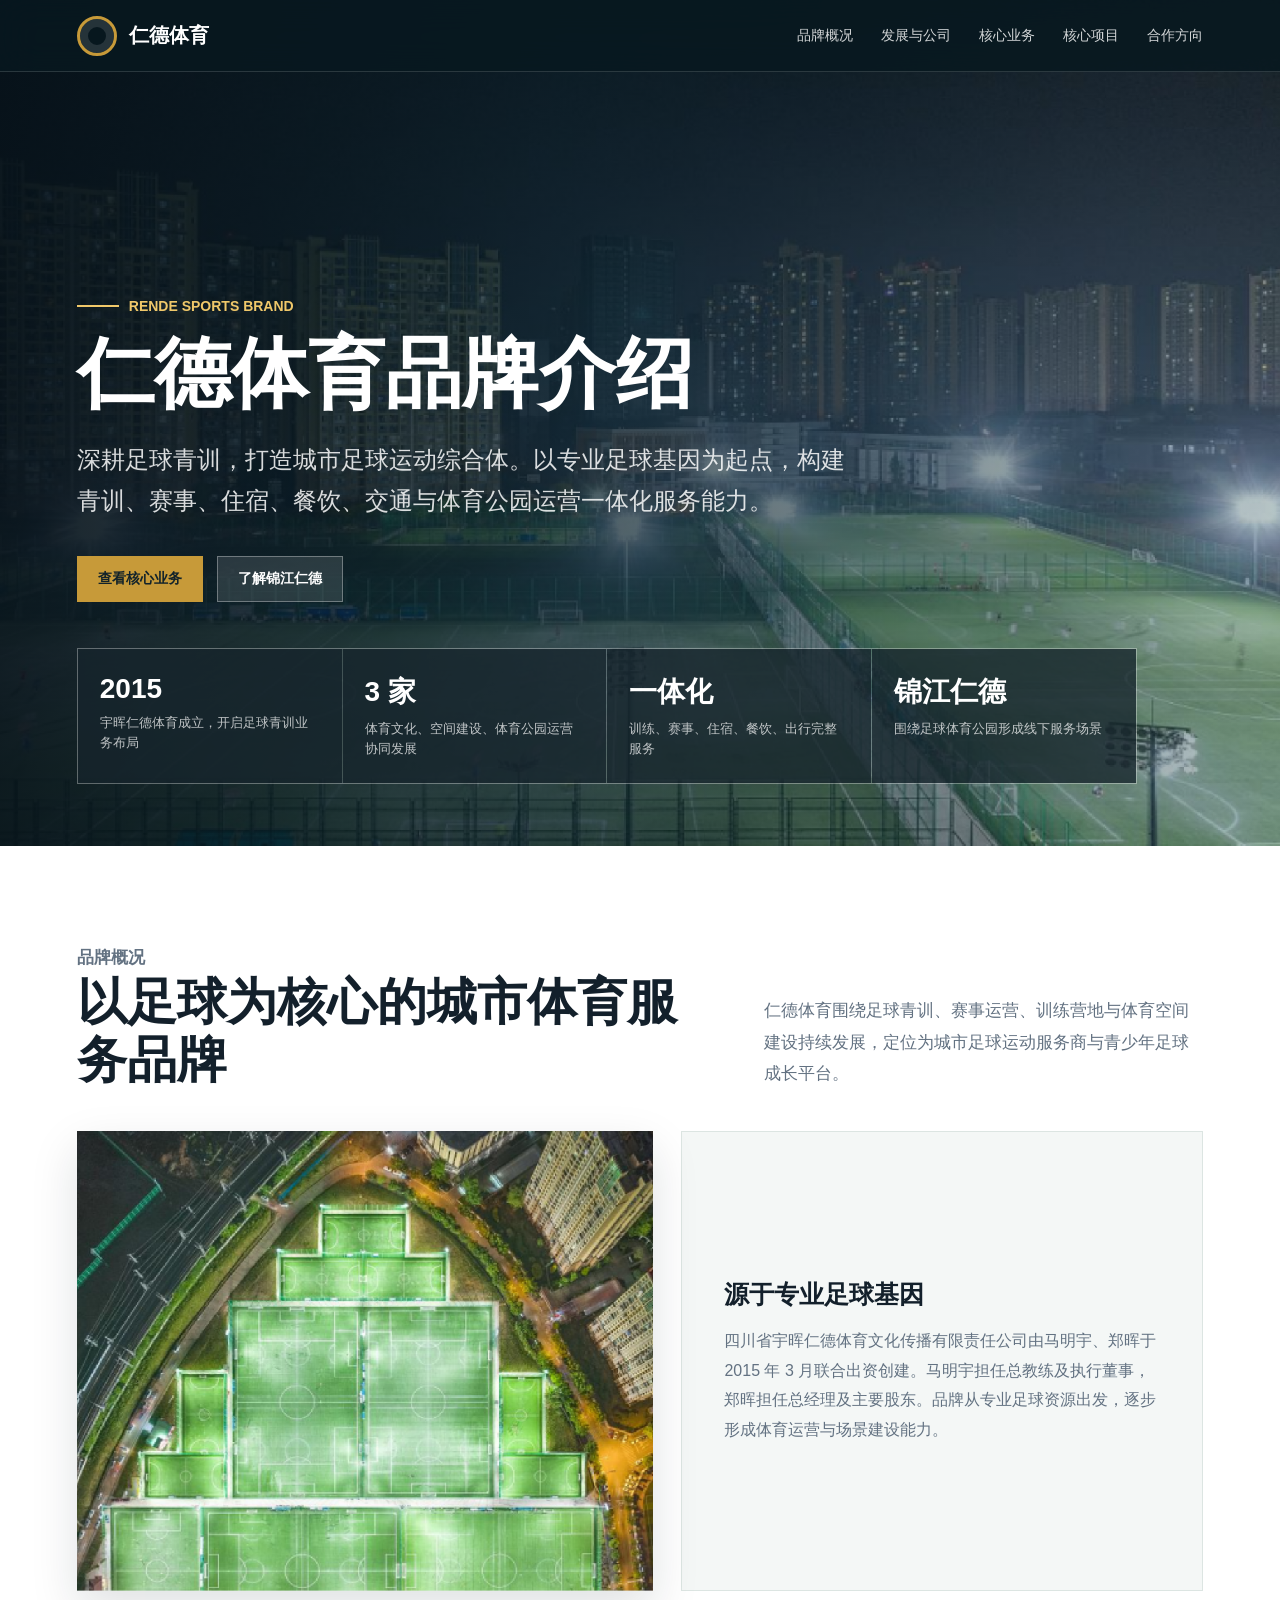
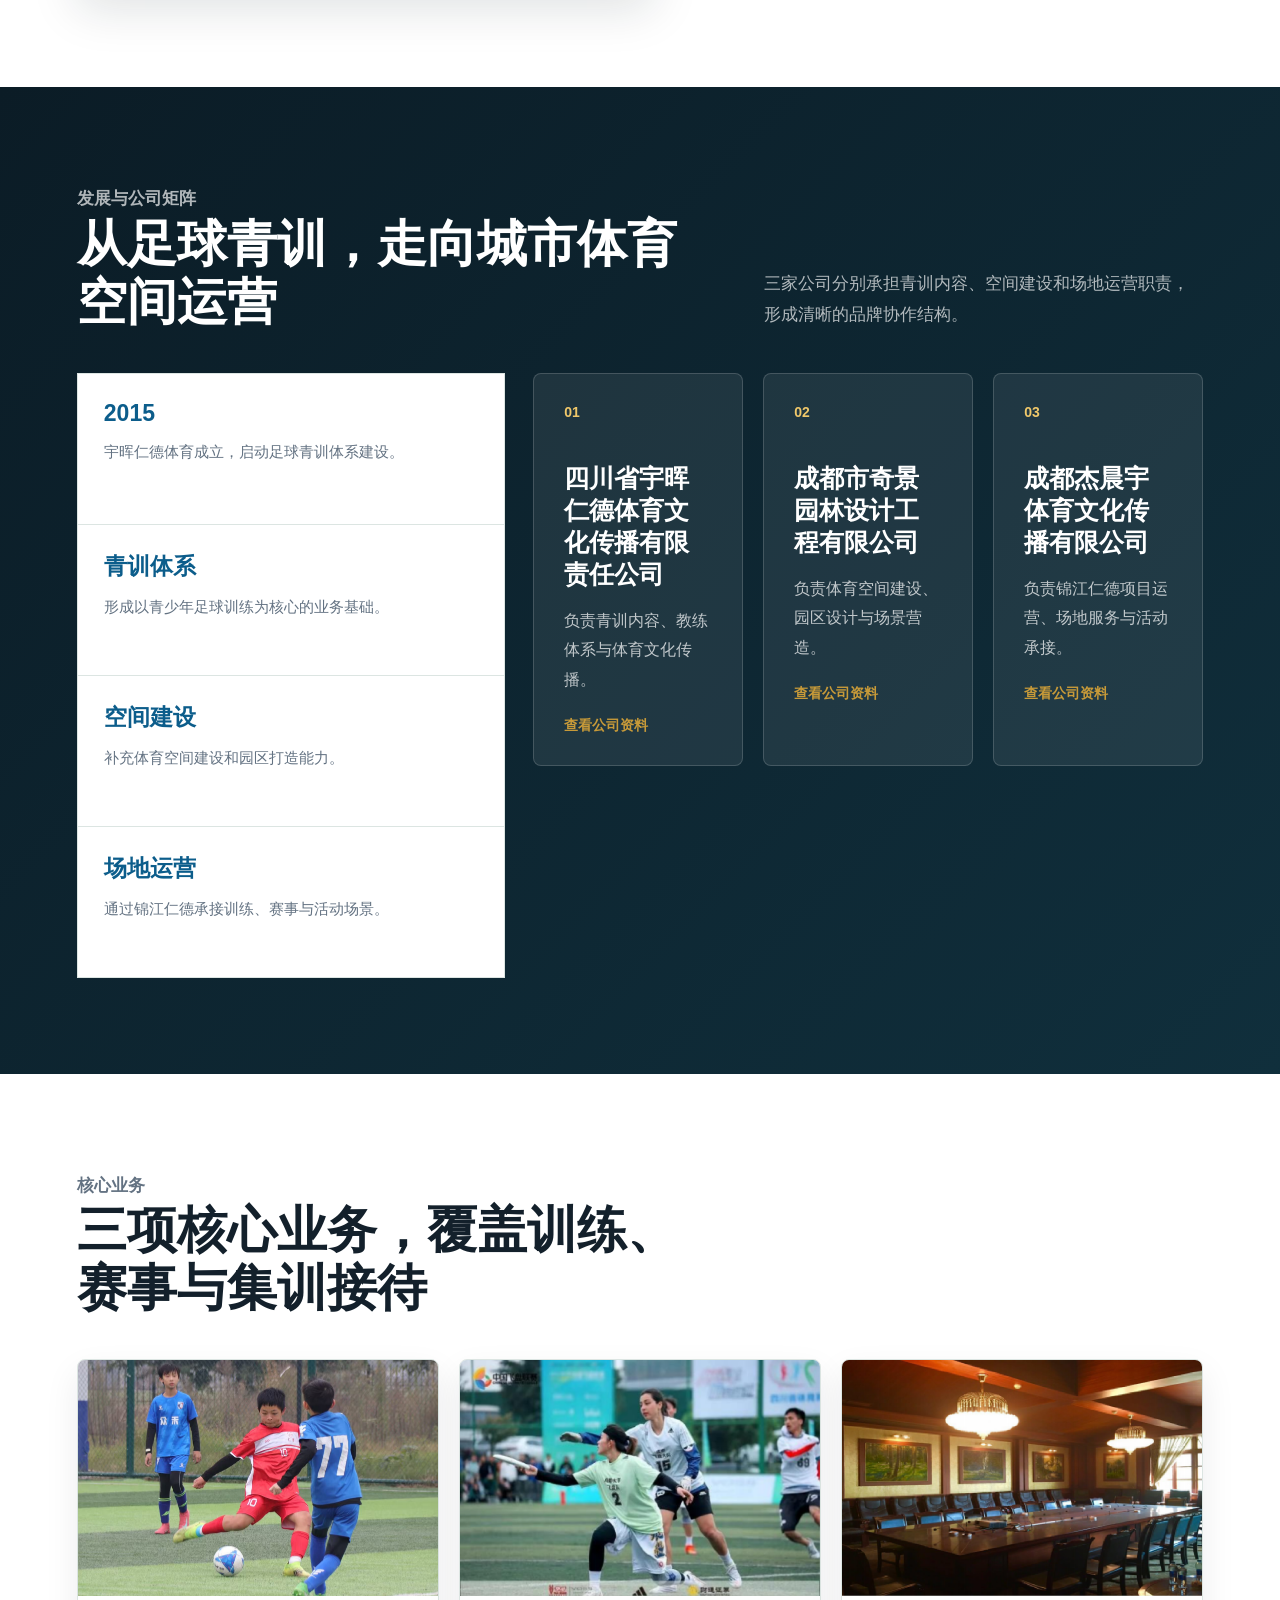
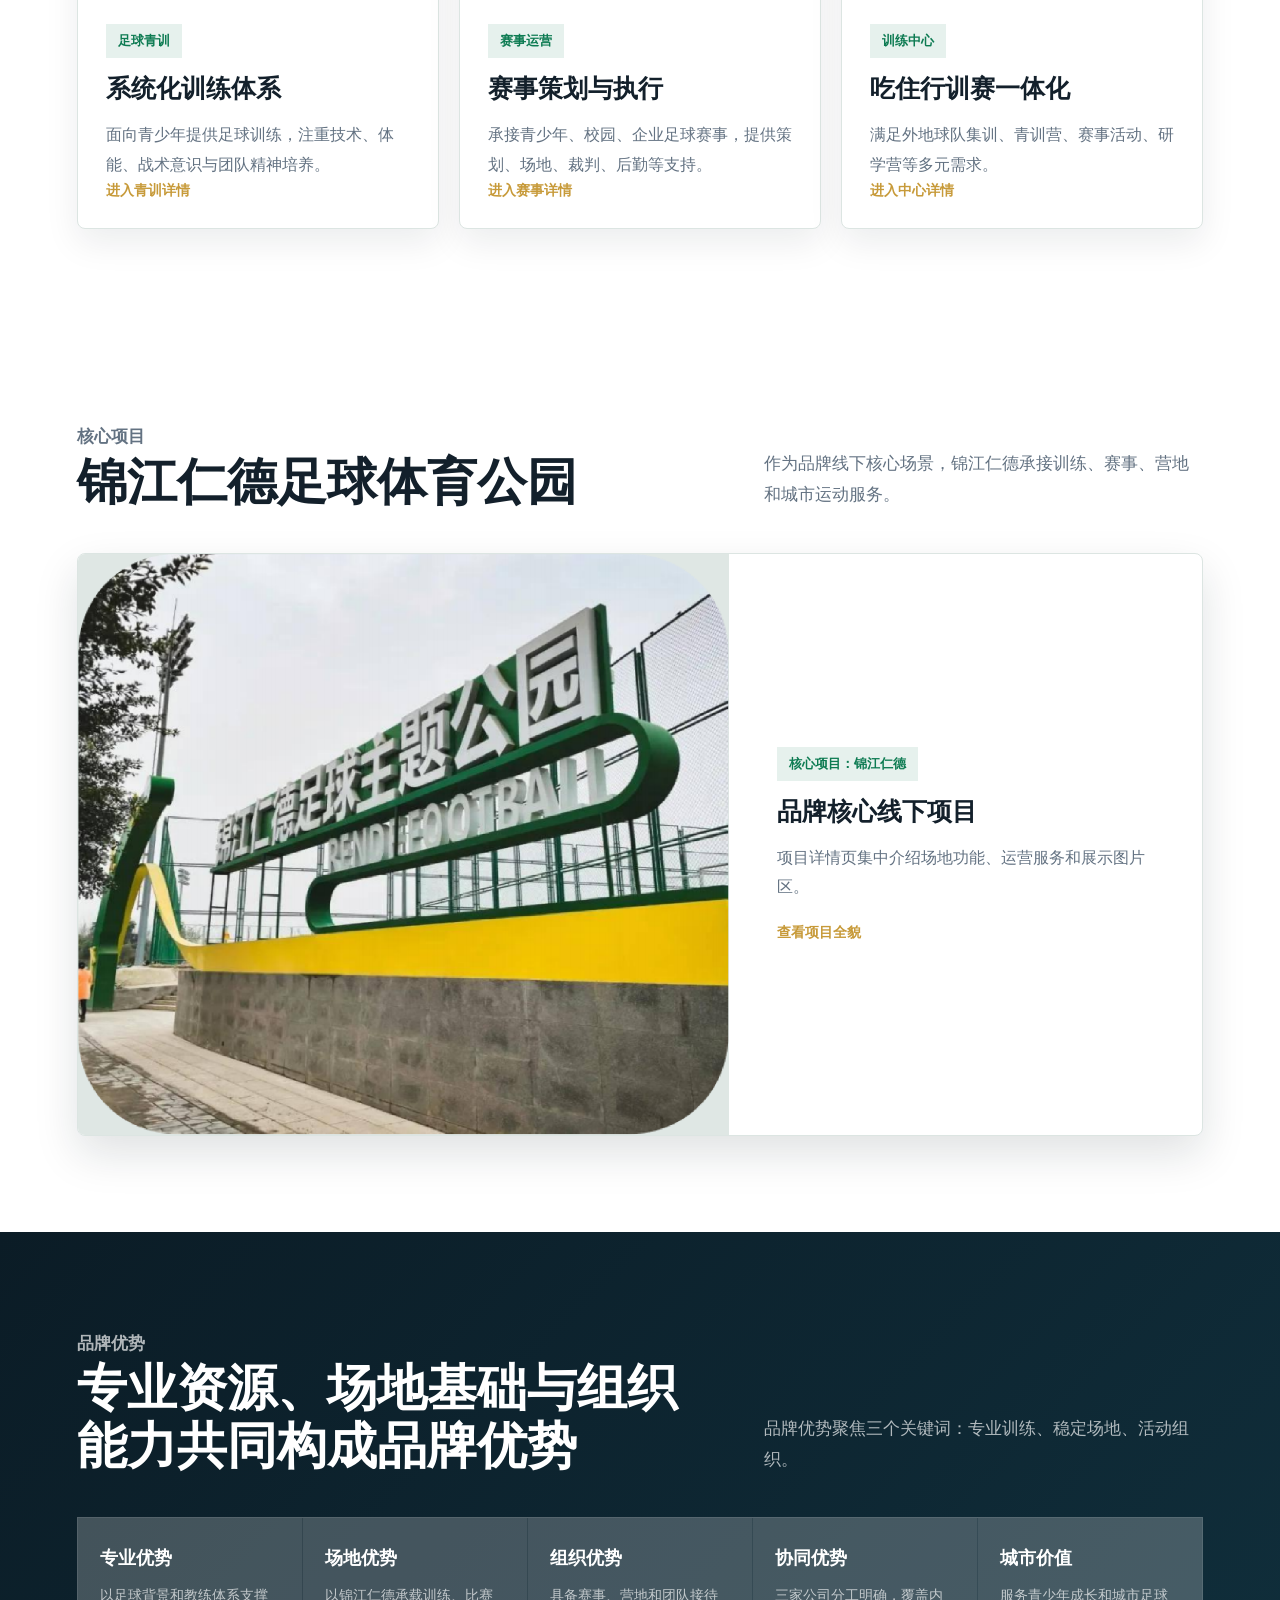
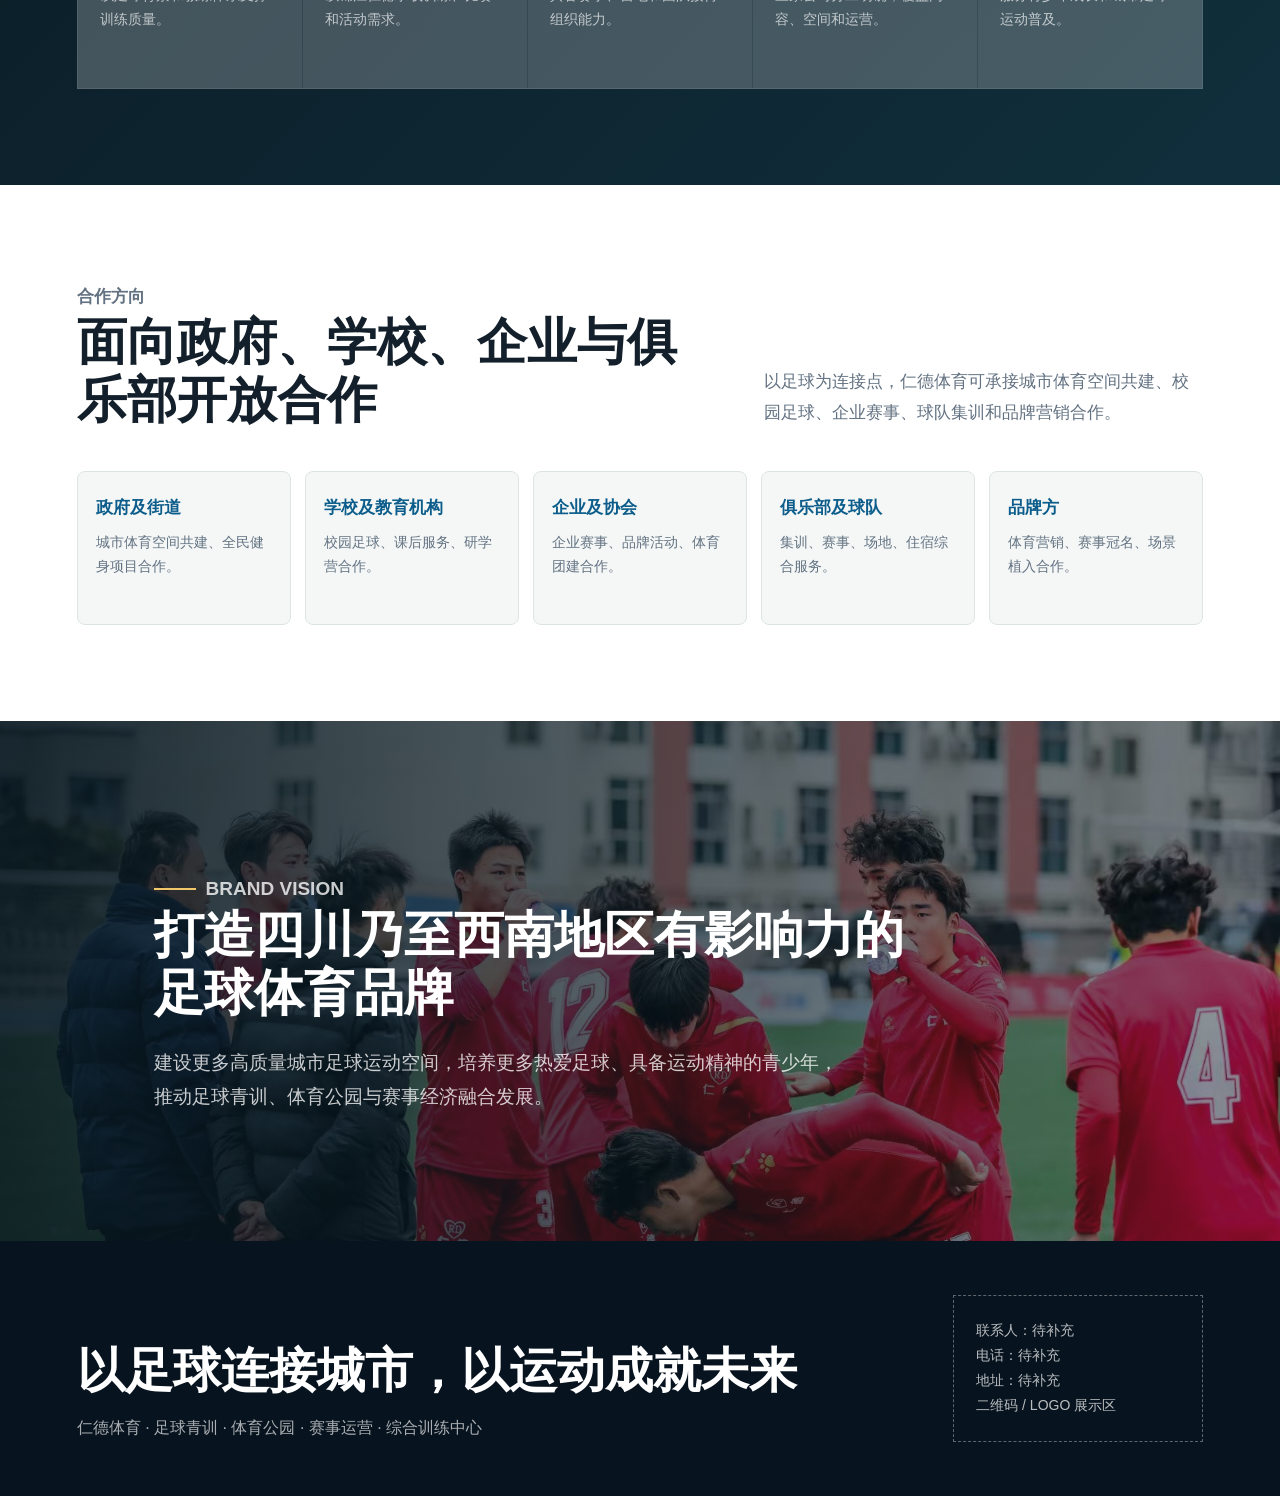
==== commit 93c84b97: "大更新2" ====
--- a/index.html
+++ b/index.html
@@ -35,7 +35,7 @@
           <div class="stat"><strong>2015</strong><span>宇晖仁德体育成立，开启足球青训业务布局</span></div>
           <div class="stat"><strong>3 家</strong><span>体育文化、空间建设、体育公园运营协同发展</span></div>
           <div class="stat"><strong>一体化</strong><span>训练、赛事、住宿、餐饮、出行完整服务</span></div>
-          <div class="stat"><strong>城市级</strong><span>打造城市仁德与锦江仁德足球体育公园</span></div>
+          <div class="stat"><strong>锦江仁德</strong><span>围绕足球体育公园形成线下服务场景</span></div>
         </div>
       </div>
     </section>
@@ -50,8 +50,8 @@
       </div>
       <div class="intro-grid">
         <div class="image-panel">
-          <img src="https://images.unsplash.com/photo-1522778119026-d647f0596c20?auto=format&fit=crop&w=1500&q=85" alt="足球训练场景" />
-          <div class="image-label">仁德足球训练与赛事服务展示</div>
+          <img src="img/图片2.png" alt="足球训练场景" />
+          <!-- <div class="image-label">仁德足球训练与赛事服务展示</div> -->
         </div>
         <div class="text-panel">
           <h3>源于专业足球基因</h3>
@@ -66,32 +66,32 @@
           <p class="kicker">发展与公司矩阵</p>
           <h2>从足球青训，走向城市体育空间运营</h2>
         </div>
-        <p>仁德体育的发展路径不是单一培训机构，而是从青训入口延伸到训练中心、赛事服务和城市足球公园。点击公司卡片可查看对应公司资料、成就与荣誉。</p>
+        <p>三家公司分别承担青训内容、空间建设和场地运营职责，形成清晰的品牌协作结构。</p>
       </div>
       <div class="company-timeline">
         <div class="timeline">
           <div class="time-item"><strong>2015</strong><p>宇晖仁德体育成立，启动足球青训体系建设。</p></div>
-          <div class="time-item"><strong>青训体系</strong><p>搭建专业训练课程与教练团队，形成青少年足球成长路径。</p></div>
-          <div class="time-item"><strong>城市仁德</strong><p>通过成都市奇景园林设计工程有限公司，推进城市运动空间建设。</p></div>
-          <div class="time-item"><strong>锦江仁德</strong><p>发展成都杰晨宇体育文化传播有限公司，打造足球体育公园项目。</p></div>
+          <div class="time-item"><strong>青训体系</strong><p>形成以青少年足球训练为核心的业务基础。</p></div>
+          <div class="time-item"><strong>空间建设</strong><p>补充体育空间建设和园区打造能力。</p></div>
+          <div class="time-item"><strong>场地运营</strong><p>通过锦江仁德承接训练、赛事与活动场景。</p></div>
         </div>
         <div class="company-grid">
           <a class="company" href="companies/yuhui-rende.html">
             <span class="num">01</span>
             <h3>四川省宇晖仁德体育文化传播有限责任公司</h3>
-            <p>负责足球青训、体育文化传播、教练体系与赛事活动，是品牌专业能力的核心来源。</p>
+            <p>负责青训内容、教练体系与体育文化传播。</p>
             <span class="link">查看公司资料</span>
           </a>
           <a class="company" href="companies/qijing-garden.html">
             <span class="num">02</span>
             <h3>成都市奇景园林设计工程有限公司</h3>
-            <p>承担体育空间建设、园区打造与城市运动场景营造，推动“城市仁德”落地。</p>
+            <p>负责体育空间建设、园区设计与场景营造。</p>
             <span class="link">查看公司资料</span>
           </a>
           <a class="company" href="companies/jiechenyu-sports.html">
             <span class="num">03</span>
             <h3>成都杰晨宇体育文化传播有限公司</h3>
-            <p>聚焦足球体育公园运营、场地服务、赛事承接与城市体育消费场景，打造“锦江仁德”。</p>
+            <p>负责锦江仁德项目运营、场地服务与活动承接。</p>
             <span class="link">查看公司资料</span>
           </a>
         </div>
@@ -102,13 +102,12 @@
       <div class="section-head">
         <div>
           <p class="kicker">核心业务</p>
-          <h2>围绕足球成长与赛事体验，构建一体化服务</h2>
-        </div>
-        <p>业务覆盖训练、比赛、营地、后勤与场地运营，服务青少年、学校、企业、俱乐部和城市公共体育需求。</p>
+          <h2>三项核心业务，覆盖训练、赛事与集训接待</h2>
+        </div>
       </div>
       <div class="services">
         <a class="service" href="services/youth-training.html">
-          <div class="service-img"><img src="https://images.unsplash.com/photo-1551958219-acbc608c6377?auto=format&fit=crop&w=1200&q=85" alt="足球青训" /></div>
+          <div class="service-img"><img src="img/qinxun.jpg" alt="足球青训" /></div>
           <div class="service-body">
             <span class="service-tag">足球青训</span>
             <h3>系统化训练体系</h3>
@@ -117,7 +116,7 @@
           </div>
         </a>
         <a class="service" href="services/event-operation.html">
-          <div class="service-img"><img src="https://images.unsplash.com/photo-1579952363873-27f3bade9f55?auto=format&fit=crop&w=1200&q=85" alt="足球赛事" /></div>
+          <div class="service-img"><img src="img/图片12.png" alt="足球赛事" /></div>
           <div class="service-body">
             <span class="service-tag">赛事运营</span>
             <h3>赛事策划与执行</h3>
@@ -126,7 +125,7 @@
           </div>
         </a>
         <a class="service" href="services/training-center.html">
-          <div class="service-img"><img src="https://images.unsplash.com/photo-1526232761682-d26e03ac148e?auto=format&fit=crop&w=1200&q=85" alt="训练中心" /></div>
+          <div class="service-img"><img src="img/图片15.png" alt="训练中心" /></div>
           <div class="service-body">
             <span class="service-tag">训练中心</span>
             <h3>吃住行训赛一体化</h3>
@@ -143,15 +142,15 @@
           <p class="kicker">核心项目</p>
           <h2>锦江仁德足球体育公园</h2>
         </div>
-        <p>以锦江仁德为核心项目，承载足球训练、赛事活动、市民运动与体育消费功能，打造区域足球运动服务场景。</p>
+        <p>作为品牌线下核心场景，锦江仁德承接训练、赛事、营地和城市运动服务。</p>
       </div>
       <div class="projects">
         <a class="project" href="projects/jinjiang-rende.html">
-          <div class="project-img"><img src="https://images.unsplash.com/photo-1518604666860-9ed391f76460?auto=format&fit=crop&w=1500&q=85" alt="锦江仁德足球体育公园展示" /></div>
+          <div class="project-img"><img src="img/图片14.png" alt="锦江仁德足球体育公园展示" /></div>
           <div class="project-copy">
             <span class="badge">核心项目：锦江仁德</span>
-            <h3>面向训练、赛事与城市运动消费的足球体育公园</h3>
-            <p>由成都杰晨宇体育文化传播有限公司重点打造，围绕足球训练、赛事承接、市民运动、营地活动与配套服务形成综合运营能力，推动足球运动进入更高频的城市生活场景。</p>
+            <h3>品牌核心线下项目</h3>
+            <p>项目详情页集中介绍场地功能、运营服务和展示图片区。</p>
             <span class="link">查看项目全貌</span>
           </div>
         </a>
@@ -162,16 +161,16 @@
       <div class="section-head">
         <div>
           <p class="kicker">品牌优势</p>
-          <h2>专业、场地、服务与运营能力共同构成品牌壁垒</h2>
-        </div>
-        <p>仁德体育不是单点服务，而是将专业足球资源、场地资源和复合运营能力整合到同一品牌体系中。</p>
+          <h2>专业资源、场地基础与组织能力共同构成品牌优势</h2>
+        </div>
+        <p>品牌优势聚焦三个关键词：专业训练、稳定场地、活动组织。</p>
       </div>
       <div class="advantage-grid">
-        <div class="advantage"><strong>专业优势</strong><span>创始团队具备深厚足球背景和行业资源。</span></div>
-        <div class="advantage"><strong>场地优势</strong><span>具备训练中心与体育公园运营能力。</span></div>
-        <div class="advantage"><strong>服务优势</strong><span>形成训练、赛事、住宿、餐饮、交通一体化服务。</span></div>
-        <div class="advantage"><strong>运营优势</strong><span>覆盖培训、赛事、场地、营地与活动多个场景。</span></div>
-        <div class="advantage"><strong>城市价值</strong><span>推动足球普及，丰富城市体育生活。</span></div>
+        <div class="advantage"><strong>专业优势</strong><span>以足球背景和教练体系支撑训练质量。</span></div>
+        <div class="advantage"><strong>场地优势</strong><span>以锦江仁德承载训练、比赛和活动需求。</span></div>
+        <div class="advantage"><strong>组织优势</strong><span>具备赛事、营地和团队接待组织能力。</span></div>
+        <div class="advantage"><strong>协同优势</strong><span>三家公司分工明确，覆盖内容、空间和运营。</span></div>
+        <div class="advantage"><strong>城市价值</strong><span>服务青少年成长和城市足球运动普及。</span></div>
       </div>
     </section>
 
--- a/assets/css/style.css
+++ b/assets/css/style.css
@@ -149,7 +149,7 @@
   inset: 0;
   background:
     linear-gradient(90deg, rgba(6, 18, 26, 0.94) 0%, rgba(9, 32, 43, 0.74) 44%, rgba(12, 58, 64, 0.28) 100%),
-    url("https://images.unsplash.com/photo-1431324155629-1a6deb1dec8d?auto=format&fit=crop&w=2200&q=85") center / cover;
+    url("../../img/图片10.png") center / cover;
   transform: scale(1.02);
 }
 
@@ -582,7 +582,7 @@
   inset: 0;
   background:
     linear-gradient(90deg, rgba(8, 24, 32, 0.9), rgba(8, 24, 32, 0.45)),
-    url("https://images.unsplash.com/photo-1526232761682-d26e03ac148e?auto=format&fit=crop&w=2200&q=85") center / cover;
+    url("../../img/dibu.jpg") center / cover;
 }
 
 .vision-inner {
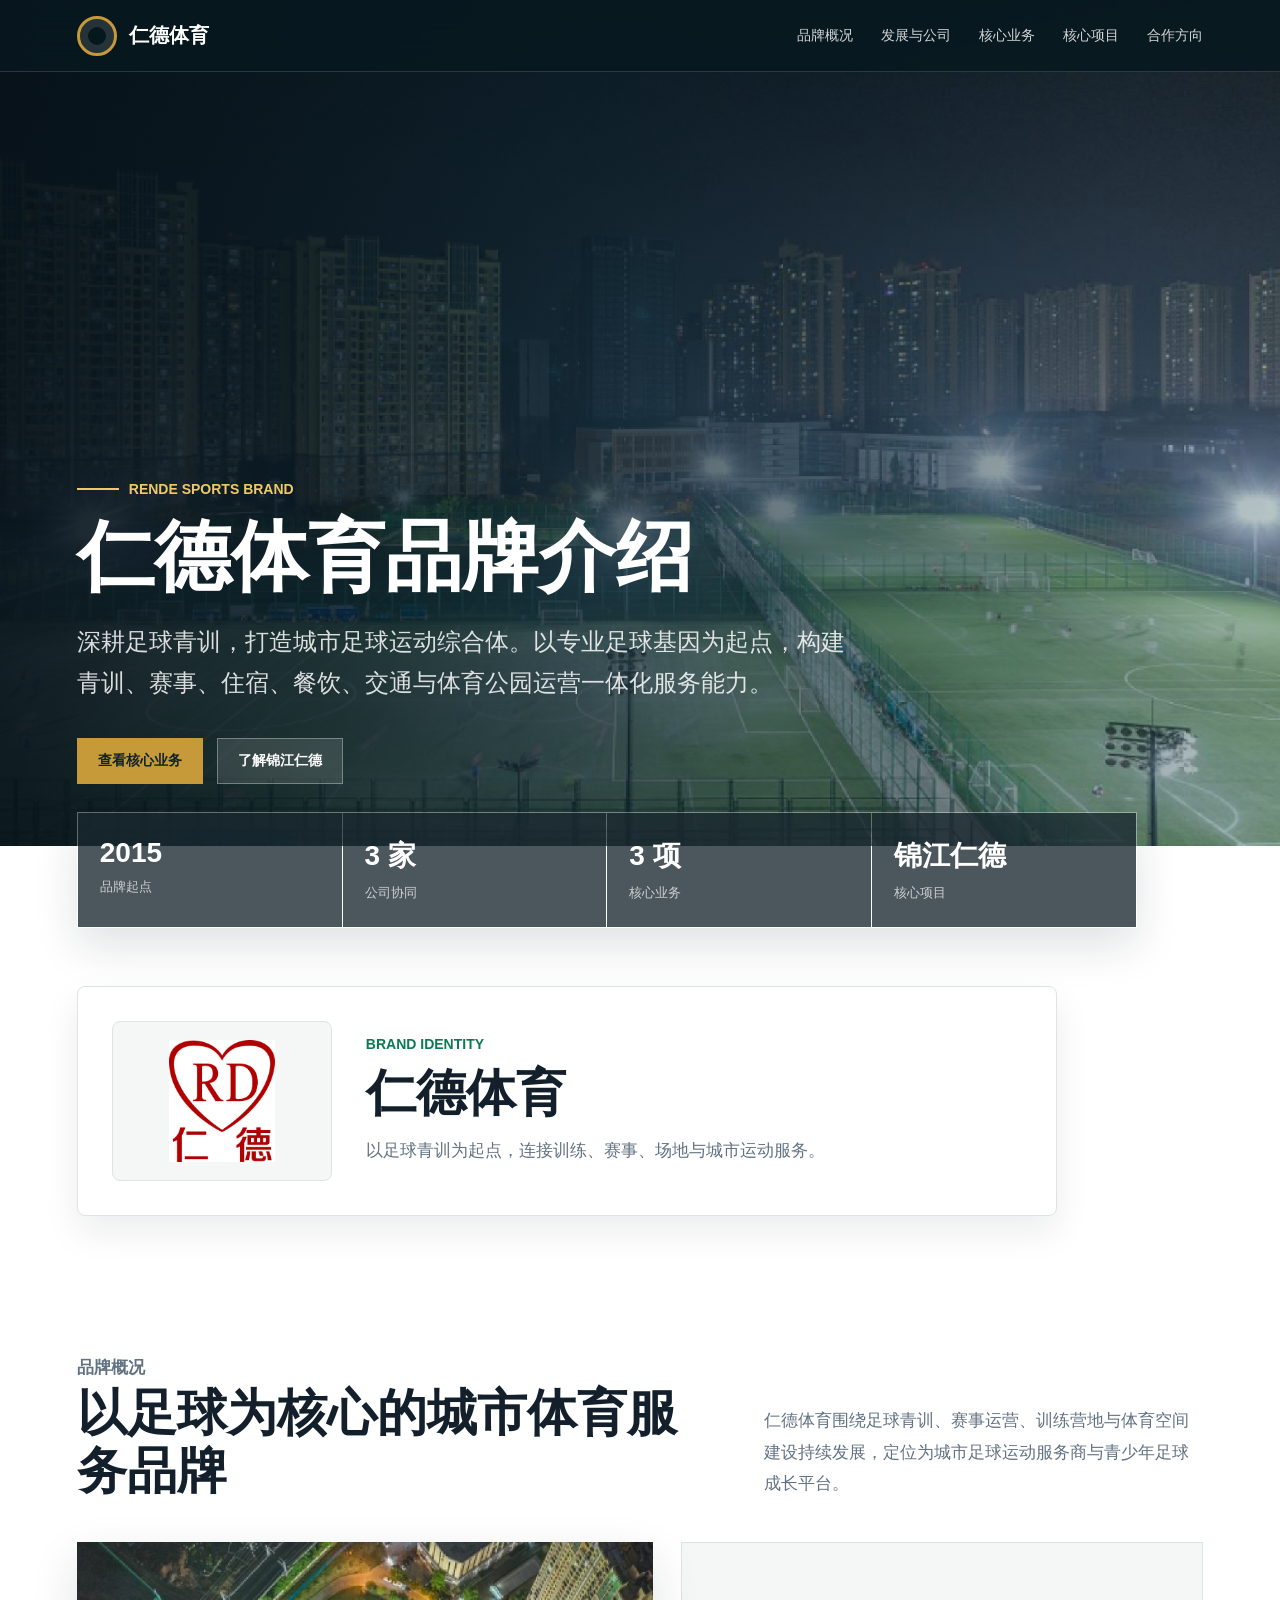
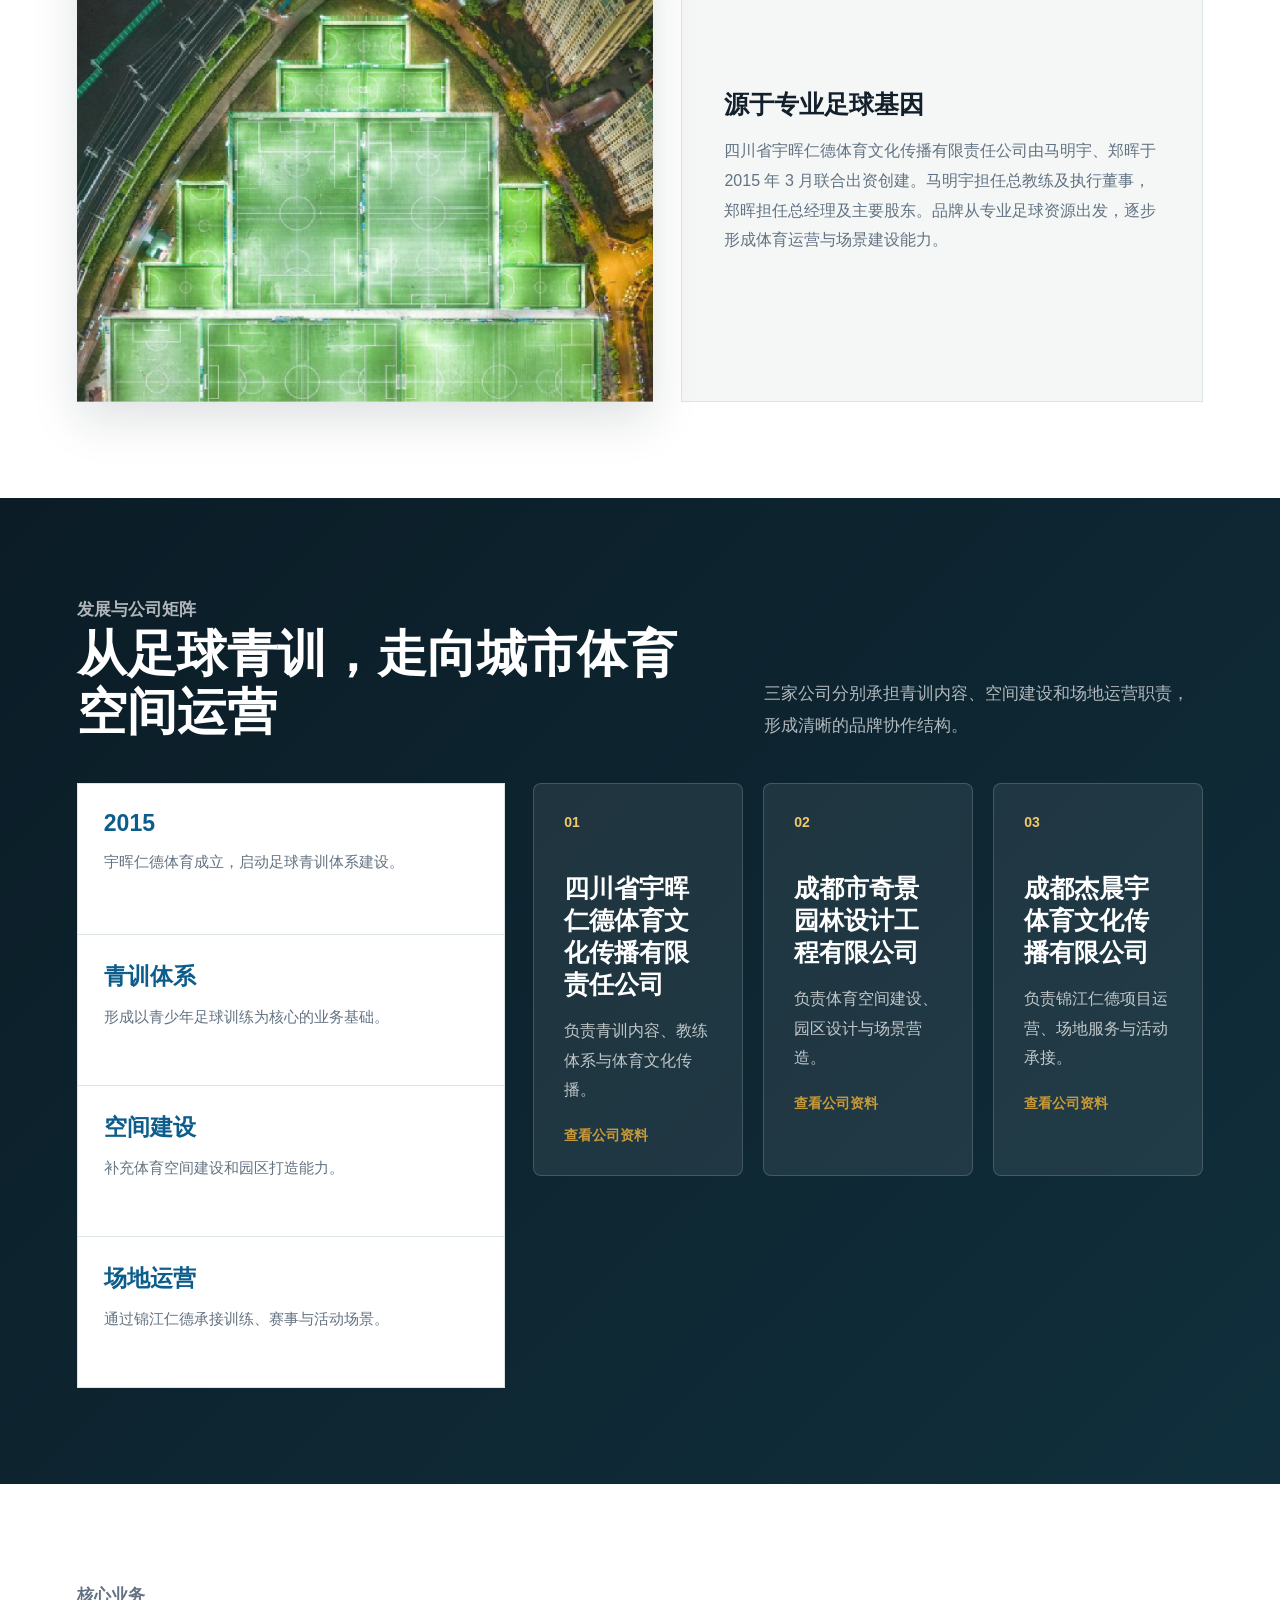
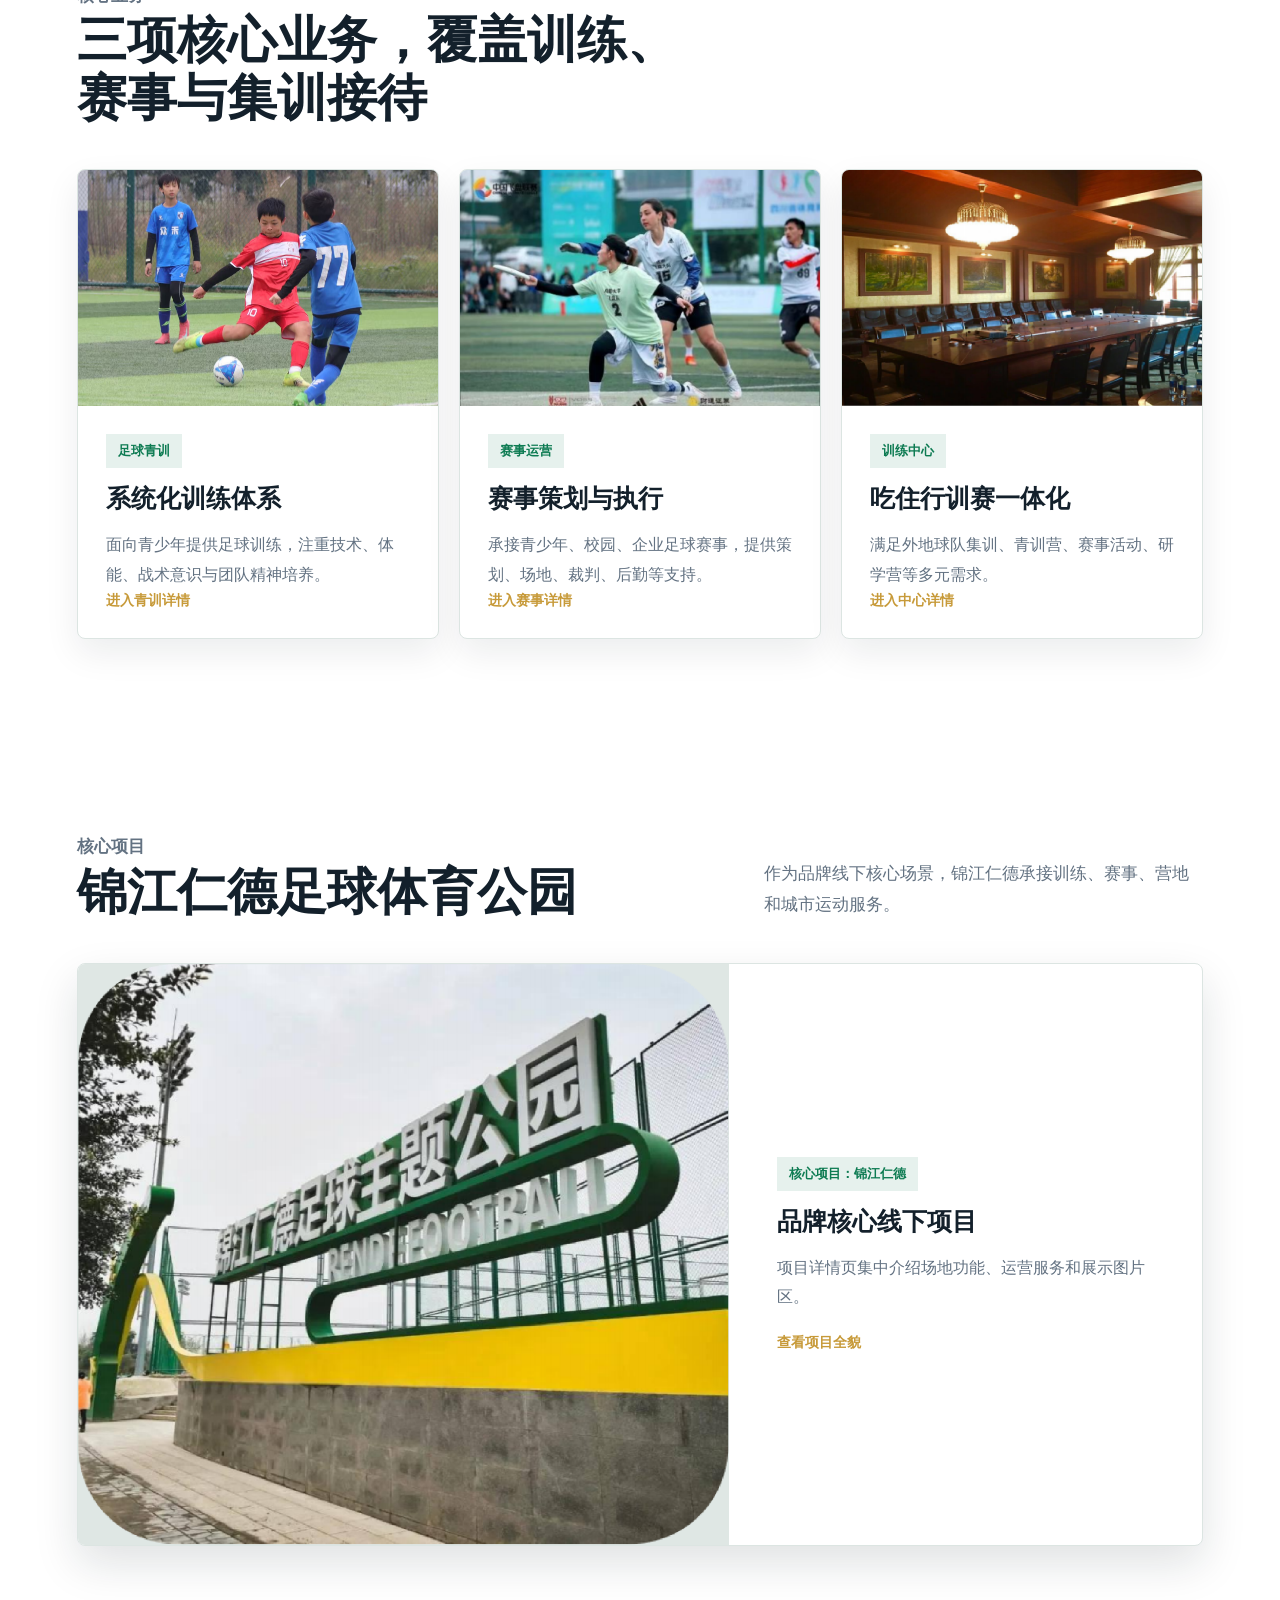
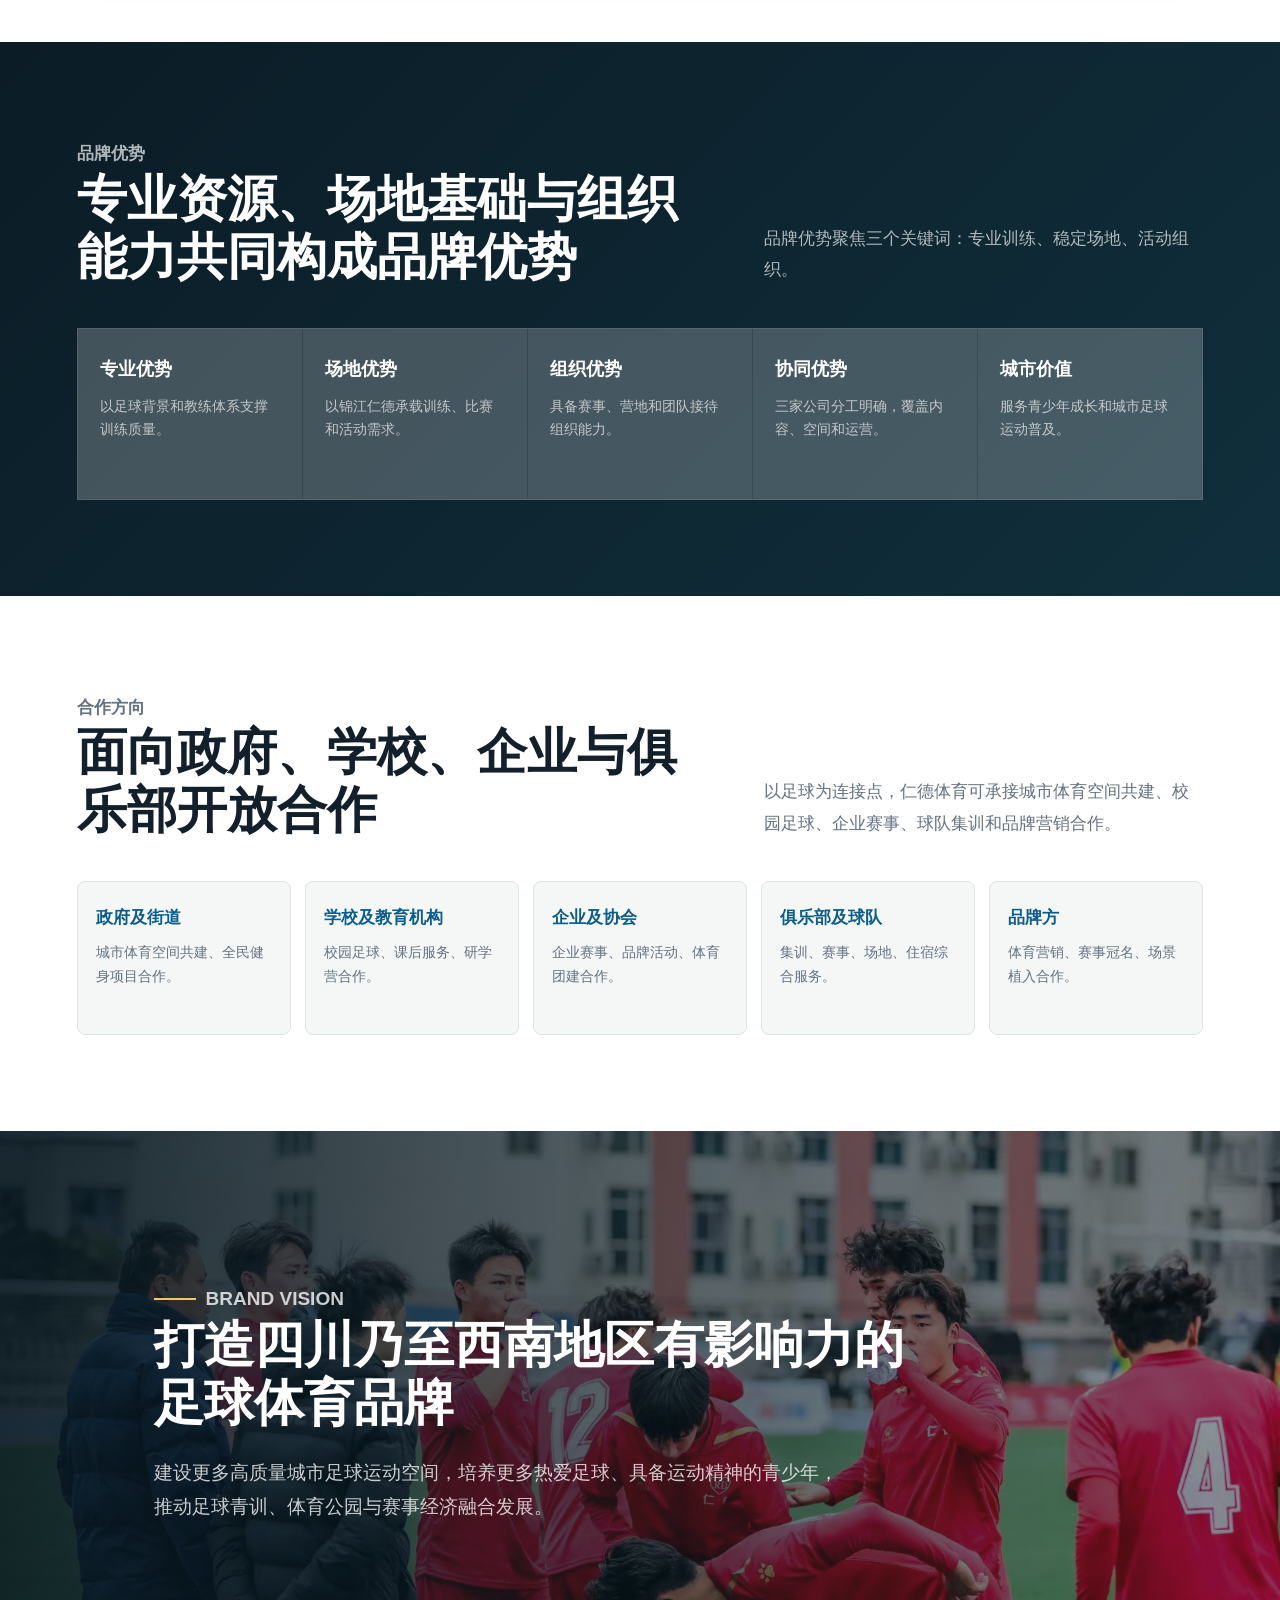
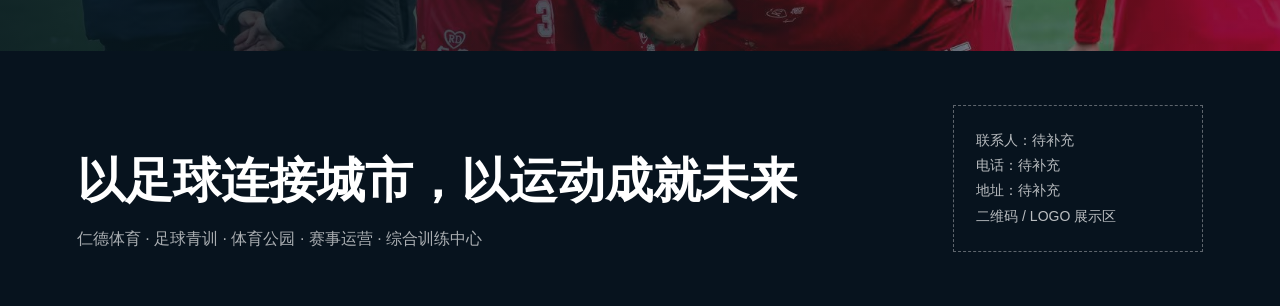
==== commit 2c021926: "首页改动" ====
--- a/index.html
+++ b/index.html
@@ -31,16 +31,32 @@
           <a class="button primary" href="#services">查看核心业务</a>
           <a class="button" href="projects/jinjiang-rende.html">了解锦江仁德</a>
         </div>
-        <div class="hero-stats" aria-label="品牌关键词">
-          <div class="stat"><strong>2015</strong><span>宇晖仁德体育成立，开启足球青训业务布局</span></div>
-          <div class="stat"><strong>3 家</strong><span>体育文化、空间建设、体育公园运营协同发展</span></div>
-          <div class="stat"><strong>一体化</strong><span>训练、赛事、住宿、餐饮、出行完整服务</span></div>
-          <div class="stat"><strong>锦江仁德</strong><span>围绕足球体育公园形成线下服务场景</span></div>
-        </div>
-      </div>
-    </section>
-
-    <section id="about">
+      </div>
+    </section>
+
+    <section class="quick-panel" aria-label="品牌关键词">
+      <div class="quick-grid">
+        <div class="stat"><strong>2015</strong><span>品牌起点</span></div>
+        <div class="stat"><strong>3 家</strong><span>公司协同</span></div>
+        <div class="stat"><strong>3 项</strong><span>核心业务</span></div>
+        <div class="stat"><strong>锦江仁德</strong><span>核心项目</span></div>
+      </div>
+    </section>
+
+    <section class="logo-showcase compact-section" aria-label="仁德体育 Logo 展示">
+      <div class="logo-card">
+        <div class="logo-media">
+          <img src="img/仁德新标.jpg" alt="仁德体育 Logo" />
+        </div>
+        <div class="logo-copy">
+          <p class="kicker">BRAND IDENTITY</p>
+          <h2>仁德体育</h2>
+          <p>以足球青训为起点，连接训练、赛事、场地与城市运动服务。</p>
+        </div>
+      </div>
+    </section>
+
+    <section id="about" class="compact-section">
       <div class="section-head">
         <div>
           <p class="kicker">品牌概况</p>
@@ -60,7 +76,7 @@
       </div>
     </section>
 
-    <section id="companies" class="dark">
+    <section id="companies" class="dark compact-section">
       <div class="section-head">
         <div>
           <p class="kicker">发展与公司矩阵</p>
@@ -68,14 +84,14 @@
         </div>
         <p>三家公司分别承担青训内容、空间建设和场地运营职责，形成清晰的品牌协作结构。</p>
       </div>
-      <div class="company-timeline">
+      <div class="company-timeline mobile-stack">
         <div class="timeline">
           <div class="time-item"><strong>2015</strong><p>宇晖仁德体育成立，启动足球青训体系建设。</p></div>
           <div class="time-item"><strong>青训体系</strong><p>形成以青少年足球训练为核心的业务基础。</p></div>
           <div class="time-item"><strong>空间建设</strong><p>补充体育空间建设和园区打造能力。</p></div>
           <div class="time-item"><strong>场地运营</strong><p>通过锦江仁德承接训练、赛事与活动场景。</p></div>
         </div>
-        <div class="company-grid">
+        <div class="company-grid snap-row">
           <a class="company" href="companies/yuhui-rende.html">
             <span class="num">01</span>
             <h3>四川省宇晖仁德体育文化传播有限责任公司</h3>
@@ -98,14 +114,14 @@
       </div>
     </section>
 
-    <section id="services">
+    <section id="services" class="compact-section">
       <div class="section-head">
         <div>
           <p class="kicker">核心业务</p>
           <h2>三项核心业务，覆盖训练、赛事与集训接待</h2>
         </div>
       </div>
-      <div class="services">
+      <div class="services snap-row">
         <a class="service" href="services/youth-training.html">
           <div class="service-img"><img src="img/qinxun.jpg" alt="足球青训" /></div>
           <div class="service-body">
@@ -136,7 +152,7 @@
       </div>
     </section>
 
-    <section id="projects">
+    <section id="projects" class="compact-section">
       <div class="section-head">
         <div>
           <p class="kicker">核心项目</p>
@@ -144,7 +160,7 @@
         </div>
         <p>作为品牌线下核心场景，锦江仁德承接训练、赛事、营地和城市运动服务。</p>
       </div>
-      <div class="projects">
+      <div class="projects snap-row">
         <a class="project" href="projects/jinjiang-rende.html">
           <div class="project-img"><img src="img/图片14.png" alt="锦江仁德足球体育公园展示" /></div>
           <div class="project-copy">
@@ -157,7 +173,7 @@
       </div>
     </section>
 
-    <section class="dark">
+    <section class="dark compact-section">
       <div class="section-head">
         <div>
           <p class="kicker">品牌优势</p>
@@ -165,7 +181,7 @@
         </div>
         <p>品牌优势聚焦三个关键词：专业训练、稳定场地、活动组织。</p>
       </div>
-      <div class="advantage-grid">
+      <div class="advantage-grid snap-row">
         <div class="advantage"><strong>专业优势</strong><span>以足球背景和教练体系支撑训练质量。</span></div>
         <div class="advantage"><strong>场地优势</strong><span>以锦江仁德承载训练、比赛和活动需求。</span></div>
         <div class="advantage"><strong>组织优势</strong><span>具备赛事、营地和团队接待组织能力。</span></div>
@@ -174,7 +190,7 @@
       </div>
     </section>
 
-    <section id="partners">
+    <section id="partners" class="compact-section">
       <div class="section-head">
         <div>
           <p class="kicker">合作方向</p>
@@ -182,7 +198,7 @@
         </div>
         <p>以足球为连接点，仁德体育可承接城市体育空间共建、校园足球、企业赛事、球队集训和品牌营销合作。</p>
       </div>
-      <div class="partner-grid">
+      <div class="partner-grid snap-row">
         <div class="partner"><strong>政府及街道</strong><span>城市体育空间共建、全民健身项目合作。</span></div>
         <div class="partner"><strong>学校及教育机构</strong><span>校园足球、课后服务、研学营合作。</span></div>
         <div class="partner"><strong>企业及协会</strong><span>企业赛事、品牌活动、体育团建合作。</span></div>
--- a/assets/css/style.css
+++ b/assets/css/style.css
@@ -252,6 +252,65 @@
   line-height: 1.55;
 }
 
+.quick-panel {
+  position: relative;
+  z-index: 2;
+  padding-top: 0;
+  padding-bottom: 0;
+  margin-top: -34px;
+}
+
+.quick-grid {
+  display: grid;
+  grid-template-columns: repeat(4, minmax(0, 1fr));
+  gap: 1px;
+  width: min(1060px, 100%);
+  border: 1px solid rgba(255, 255, 255, 0.18);
+  background: rgba(255, 255, 255, 0.2);
+  box-shadow: var(--shadow);
+}
+
+.logo-showcase {
+  padding-top: 58px;
+  padding-bottom: 40px;
+}
+
+.logo-card {
+  display: grid;
+  grid-template-columns: 220px minmax(0, 1fr);
+  gap: 34px;
+  align-items: center;
+  max-width: 980px;
+  padding: 34px;
+  border: 1px solid var(--line);
+  border-radius: 8px;
+  background: #fff;
+  box-shadow: 0 16px 36px rgba(12, 31, 42, 0.08);
+}
+
+.logo-media {
+  height: 160px;
+  padding: 18px;
+  border: 1px solid var(--line);
+  border-radius: 8px;
+  background: var(--soft);
+}
+
+.logo-media img {
+  object-fit: contain;
+}
+
+.logo-copy h2 {
+  margin-bottom: 14px;
+}
+
+.logo-copy p:last-child {
+  margin-bottom: 0;
+  color: var(--muted);
+  font-size: 17px;
+  line-height: 1.75;
+}
+
 section {
   padding: 96px clamp(24px, 6vw, 84px);
 }
@@ -831,39 +890,136 @@
 @media (max-width: 640px) {
   .nav {
     height: 64px;
+    padding: 0 18px;
   }
 
   .brand-mark {
-    font-size: 18px;
+    gap: 9px;
+    font-size: 17px;
+  }
+
+  .brand-mark::before {
+    width: 30px;
+    height: 30px;
+    border-width: 2px;
   }
 
   .nav-links {
     top: 64px;
+    padding-left: 18px;
+    padding-right: 18px;
   }
 
   .hero {
-    min-height: 88vh;
-    padding-top: 112px;
-    padding-bottom: 42px;
+    min-height: 72vh;
+    padding: 96px 18px 34px;
+  }
+
+  .eyebrow {
+    margin-bottom: 14px;
+    font-size: 12px;
+  }
+
+  .eyebrow::before {
+    width: 28px;
+  }
+
+  h1 {
+    font-size: 38px;
+    line-height: 1.08;
+  }
+
+  .hero p {
+    margin-top: 16px;
+    font-size: 16px;
+    line-height: 1.65;
   }
 
   .hero-actions {
     gap: 10px;
+    margin-top: 22px;
   }
 
   .button {
-    width: 100%;
+    width: auto;
+    min-height: 42px;
+    padding: 0 15px;
+    font-size: 13px;
+  }
+
+  .quick-panel {
+    padding-left: 18px;
+    padding-right: 18px;
+    margin-top: -22px;
+  }
+
+  .quick-grid {
+    grid-template-columns: repeat(2, minmax(0, 1fr));
+    border-color: var(--line);
+    background: var(--line);
+  }
+
+  .quick-grid .stat {
+    padding: 18px 16px;
+    background: #fff;
+  }
+
+  .quick-grid .stat strong {
+    color: var(--ink);
+    font-size: 22px;
+  }
+
+  .quick-grid .stat span {
+    color: var(--muted);
+    font-size: 12px;
+  }
+
+  .logo-showcase {
+    padding: 38px 18px 34px;
+  }
+
+  .logo-card {
+    grid-template-columns: 1fr;
+    gap: 18px;
+    padding: 24px;
+  }
+
+  .logo-media {
+    height: 132px;
   }
 
   section {
-    padding-top: 70px;
-    padding-bottom: 70px;
+    padding: 54px 18px;
+  }
+
+  .compact-section {
+    padding-top: 46px;
+    padding-bottom: 46px;
   }
 
   .sub-hero {
     min-height: 52vh;
-    padding-top: 112px;
-    padding-bottom: 48px;
+    padding: 104px 18px 42px;
+  }
+
+  .sub-hero p {
+    font-size: 16px;
+    line-height: 1.65;
+  }
+
+  .section-head {
+    gap: 14px;
+    margin-bottom: 22px;
+  }
+
+  h2 {
+    font-size: 27px;
+    line-height: 1.22;
+  }
+
+  .section-head p {
+    font-size: 15px;
+    line-height: 1.7;
   }
 
   .hero-stats,
@@ -877,6 +1033,10 @@
     grid-template-columns: 1fr;
   }
 
+  .intro-grid {
+    gap: 16px;
+  }
+
   .text-panel,
   .project-copy,
   .profile-card,
@@ -886,9 +1046,109 @@
     padding: 28px;
   }
 
-  .image-panel,
+  .image-panel {
+    min-height: 220px;
+  }
+
+  .text-panel h3,
+  .service h3,
+  .project-copy h3,
+  .company h3 {
+    font-size: 21px;
+  }
+
+  .mobile-stack {
+    display: block;
+  }
+
+  .timeline {
+    grid-template-columns: 1fr 1fr;
+    margin-bottom: 18px;
+    border-radius: 8px;
+    overflow: hidden;
+  }
+
+  .time-item {
+    min-height: 116px;
+    padding: 18px;
+  }
+
+  .time-item strong {
+    margin-bottom: 8px;
+    font-size: 18px;
+  }
+
+  .time-item p {
+    font-size: 13px;
+    line-height: 1.55;
+  }
+
+  .snap-row {
+    display: grid;
+    grid-auto-flow: column;
+    grid-auto-columns: minmax(264px, 84vw);
+    grid-template-columns: none;
+    gap: 14px;
+    margin-left: -18px;
+    margin-right: -18px;
+    padding: 0 28px 10px;
+    scroll-padding-inline: 28px;
+    overflow-x: auto;
+    overscroll-behavior-inline: contain;
+    scroll-snap-type: inline mandatory;
+    scrollbar-width: none;
+  }
+
+  .snap-row::-webkit-scrollbar {
+    display: none;
+  }
+
+  .snap-row > * {
+    scroll-snap-align: start;
+  }
+
+  .company,
+  .service,
+  .partner {
+    min-height: 0;
+  }
+
+  .company {
+    padding: 24px;
+  }
+
+  .company .num {
+    margin-bottom: 28px;
+  }
+
+  .service-img {
+    height: 190px;
+  }
+
+  .service-body {
+    padding: 22px;
+  }
+
+  .project {
+    display: flex;
+    flex-direction: column;
+  }
+
   .project-img {
-    min-height: 300px;
+    min-height: 215px;
+  }
+
+  .project-copy {
+    padding: 24px;
+  }
+
+  .advantage {
+    min-height: 132px;
+    padding: 22px;
+  }
+
+  .partner {
+    padding: 22px;
   }
 
   .service {
@@ -897,6 +1157,7 @@
 
   .footer {
     align-items: start;
+    padding: 40px 18px;
   }
 
   .contact-box {
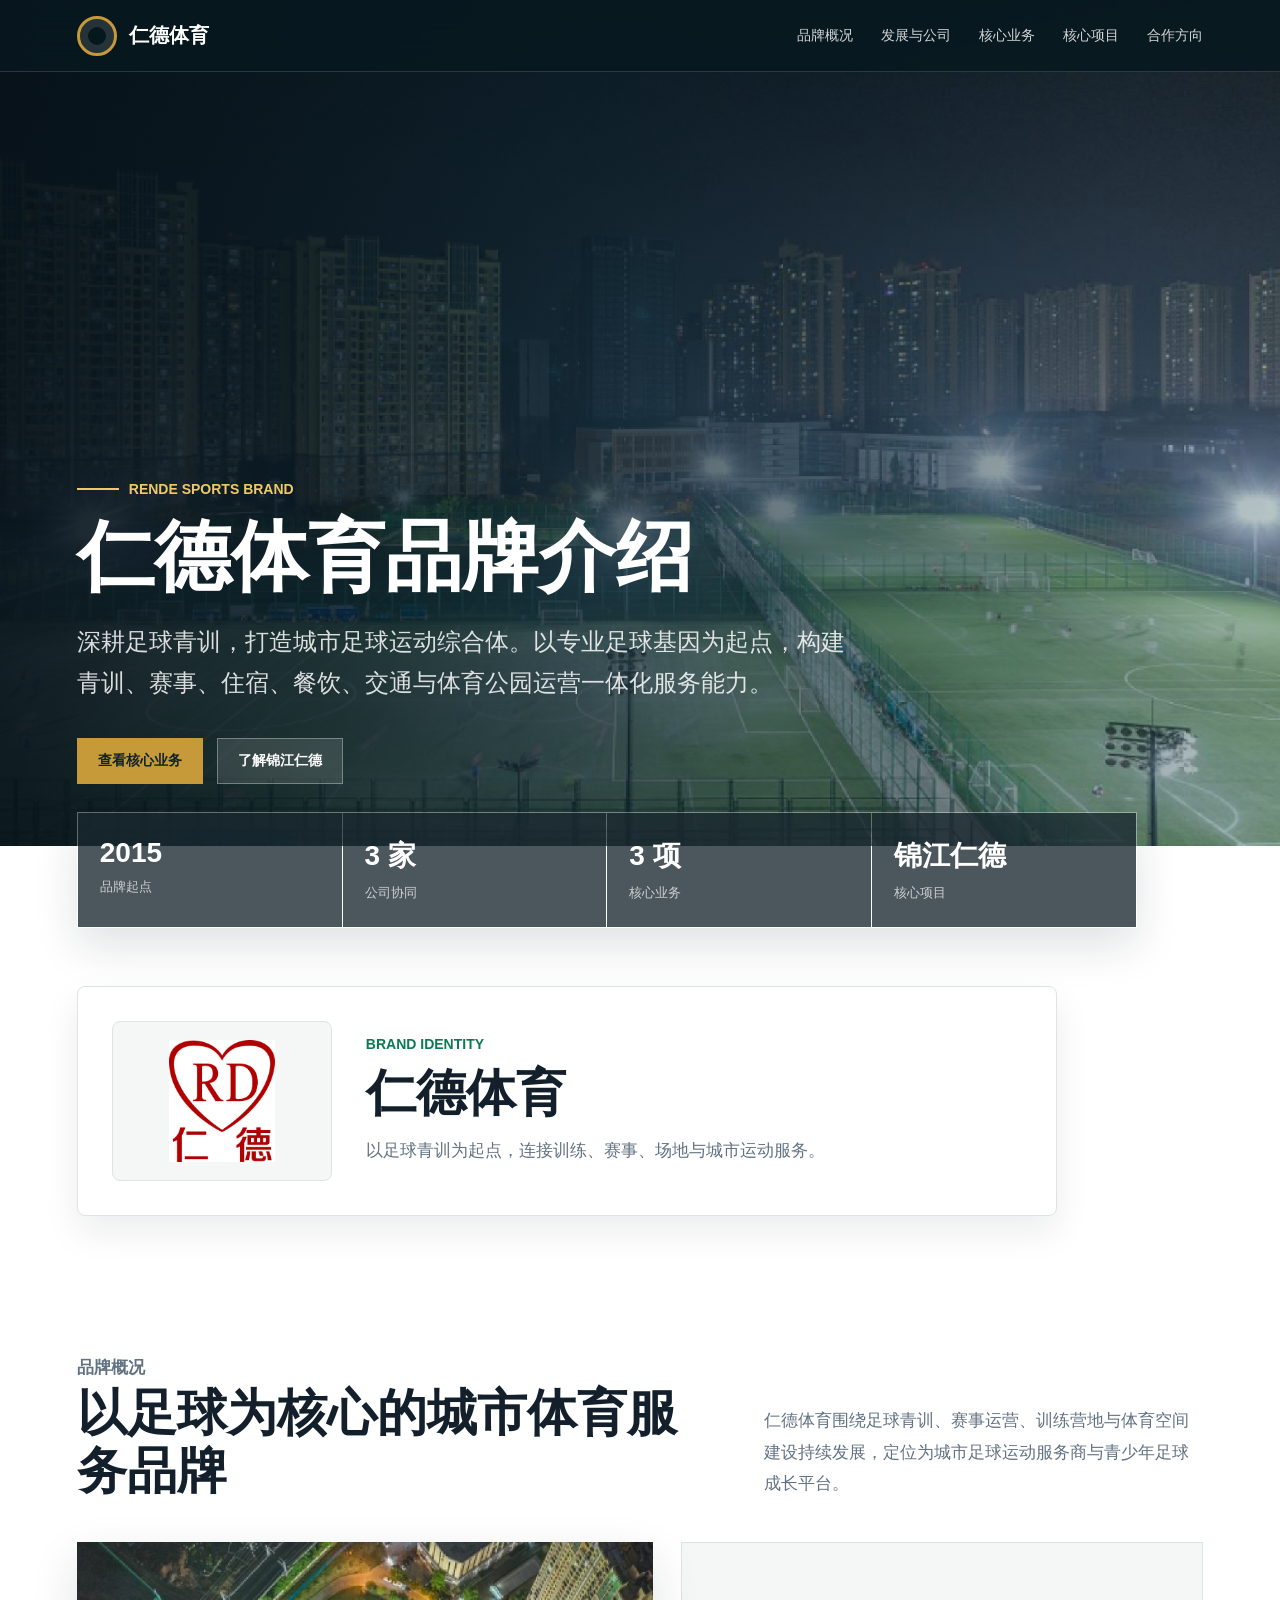
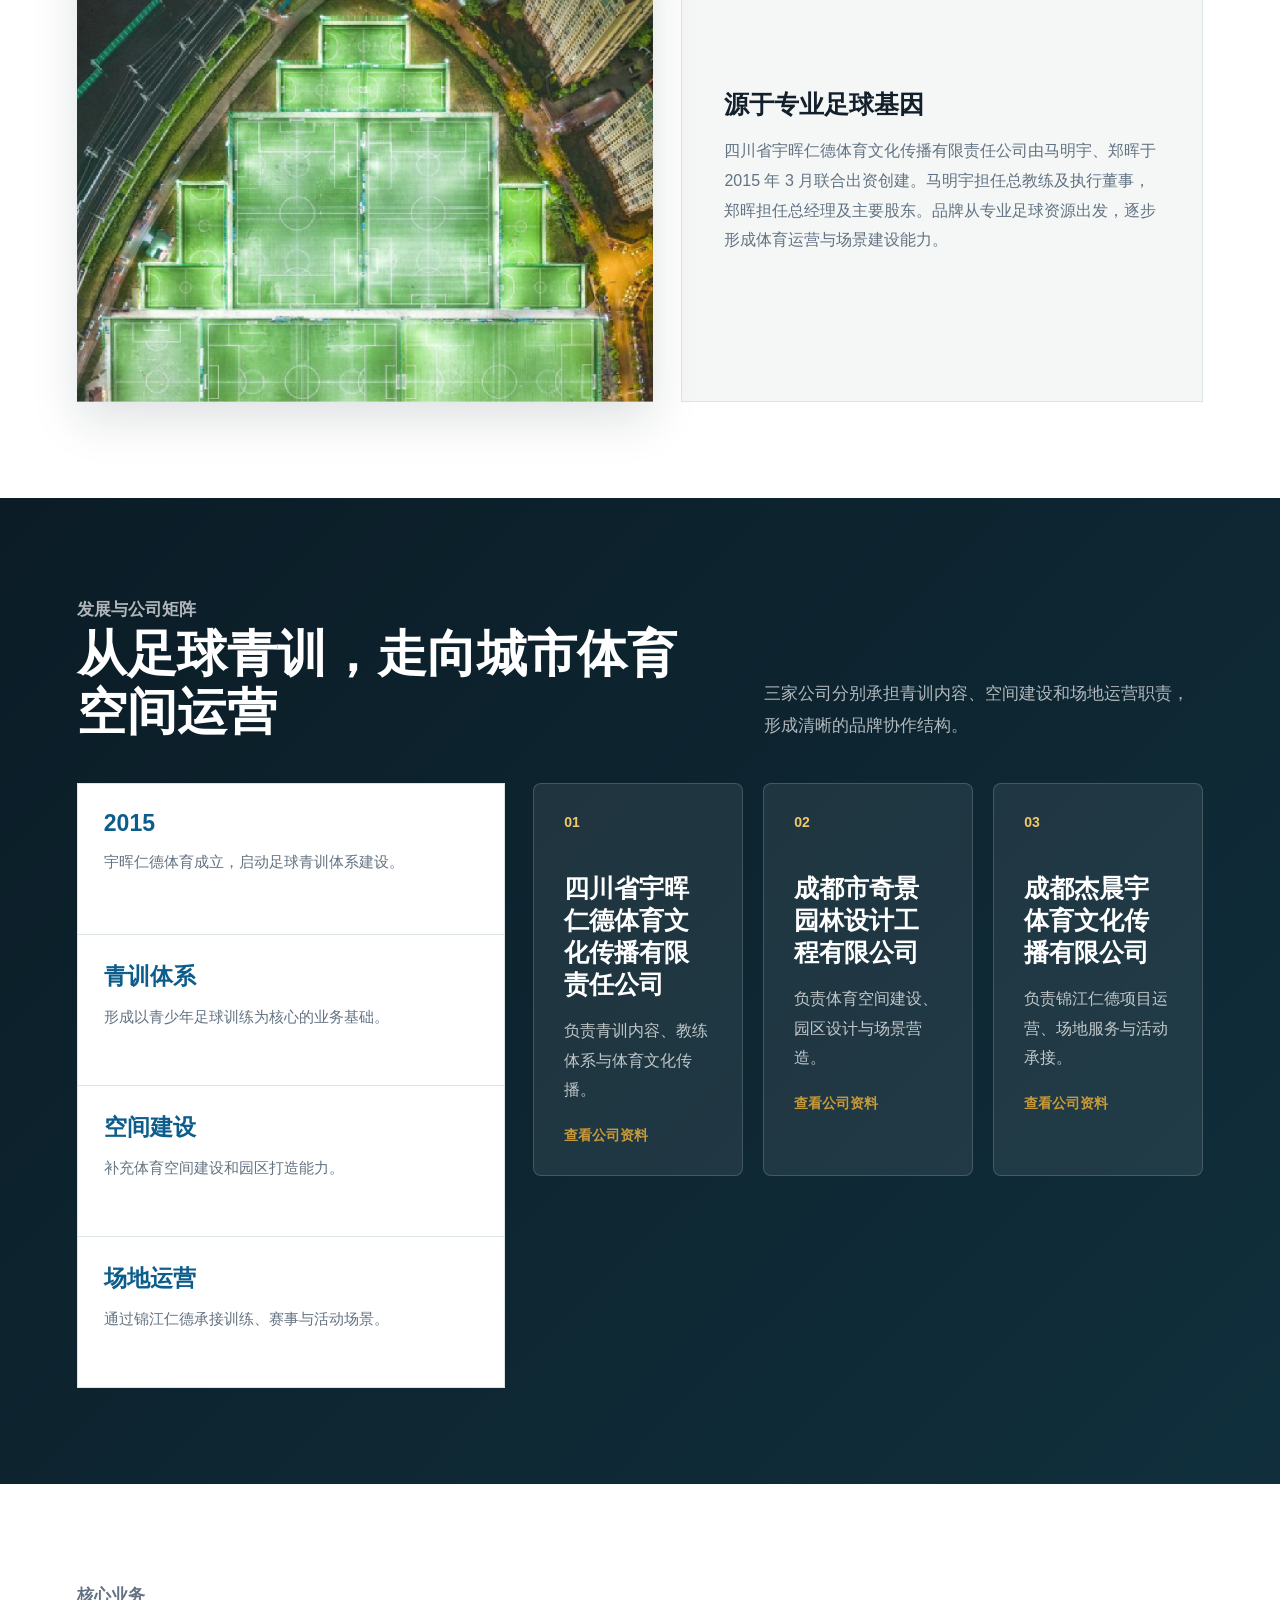
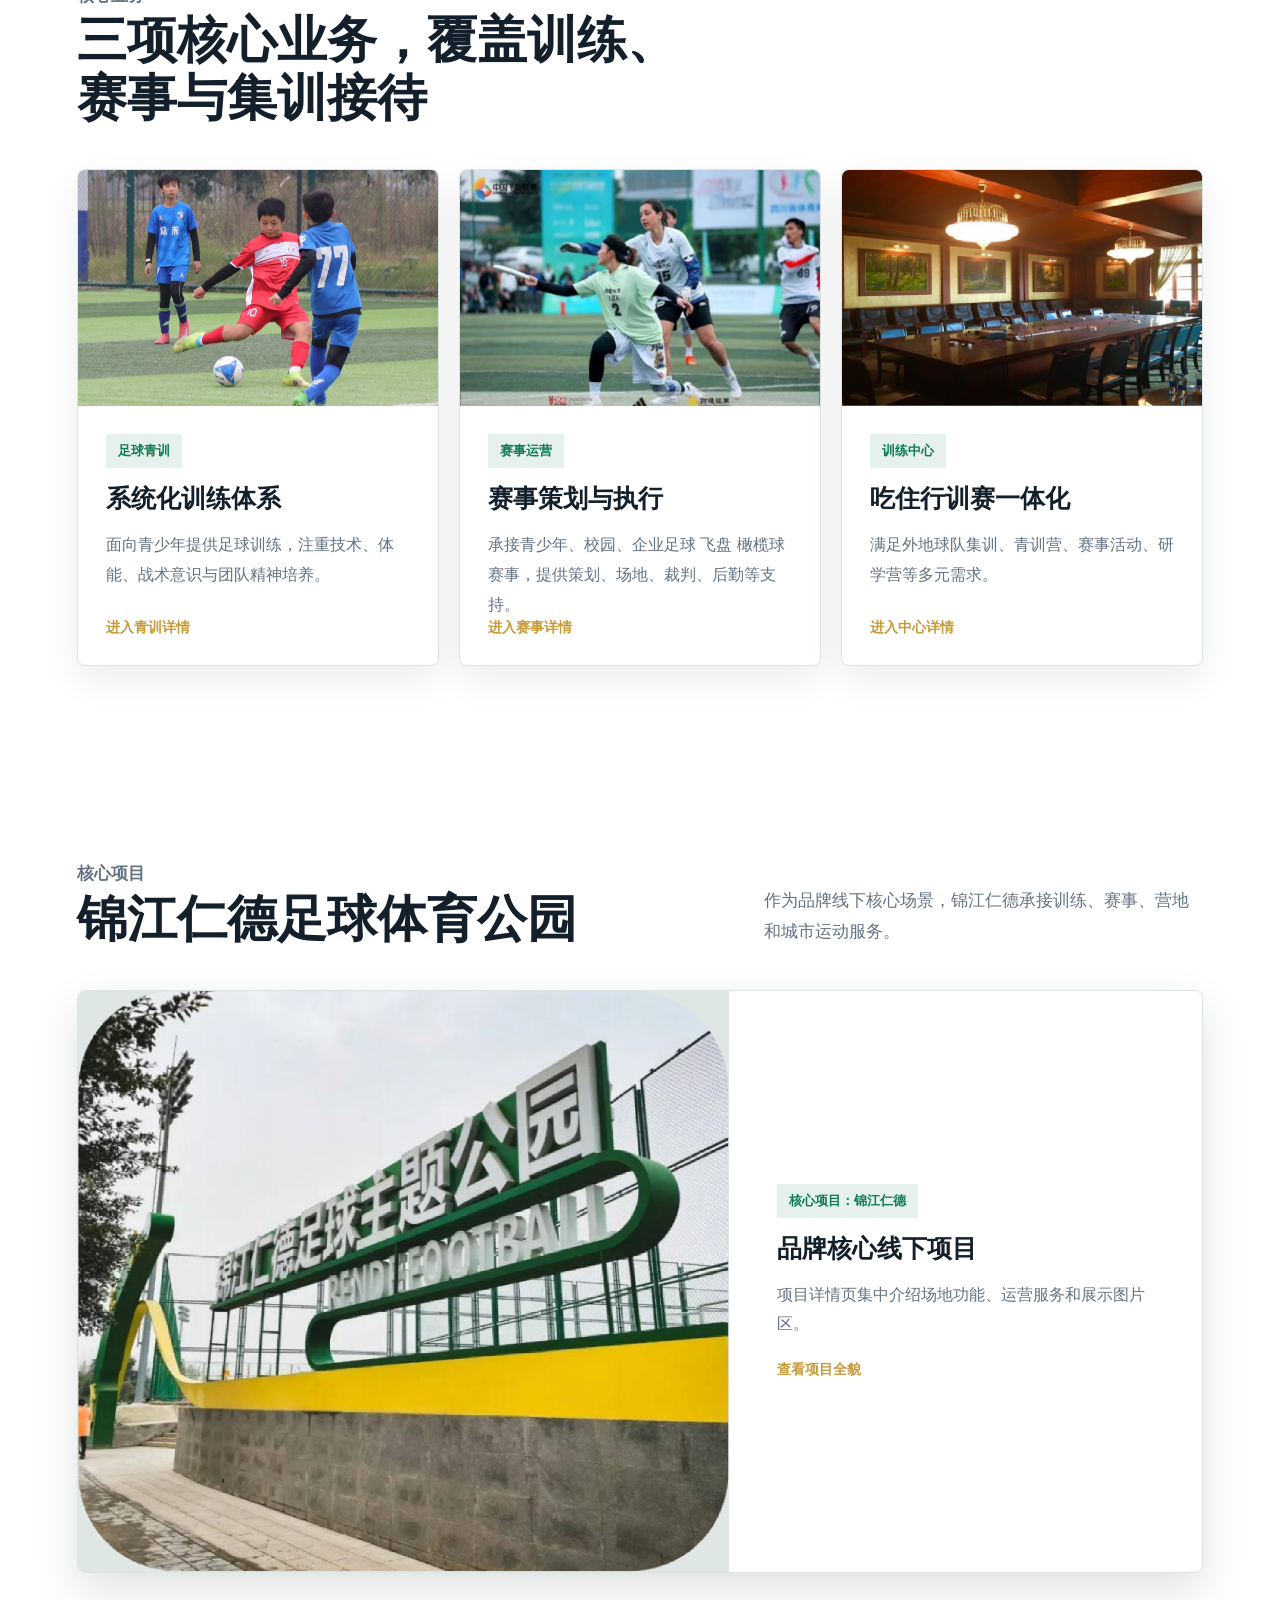
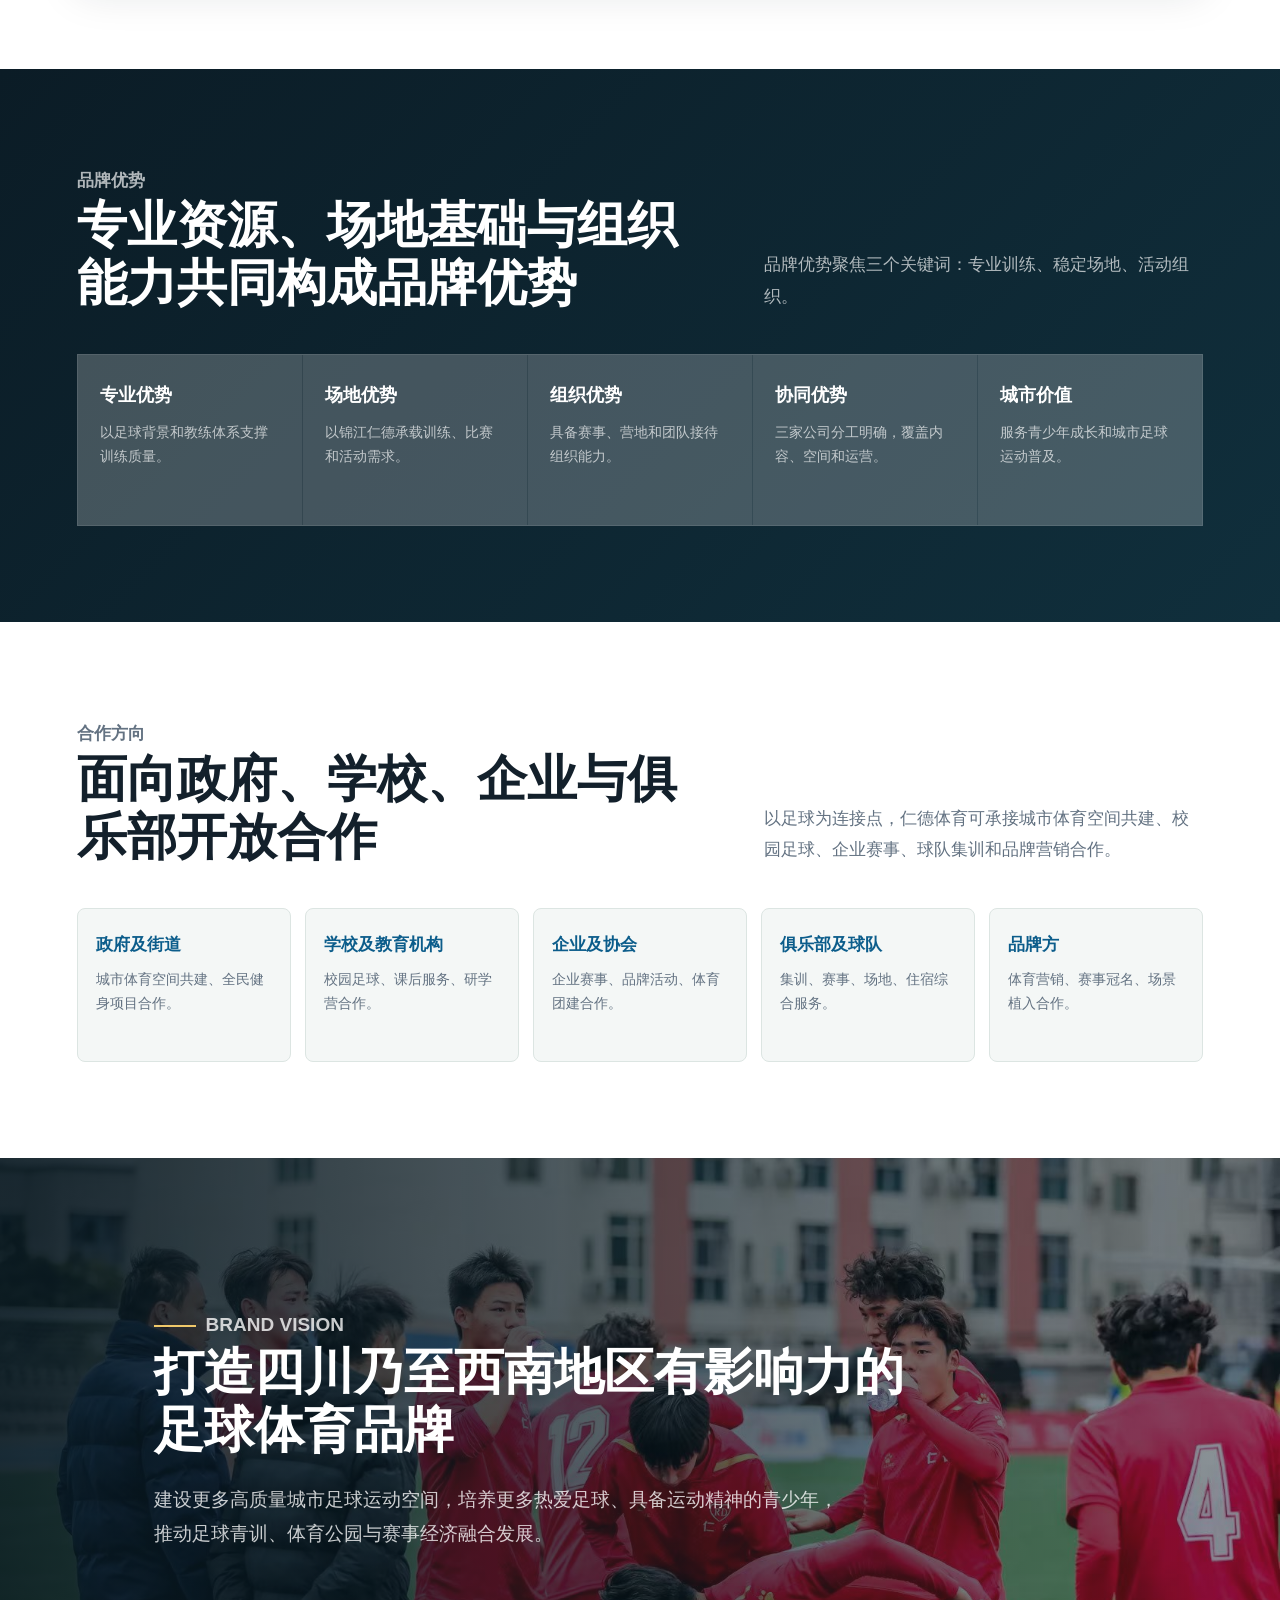
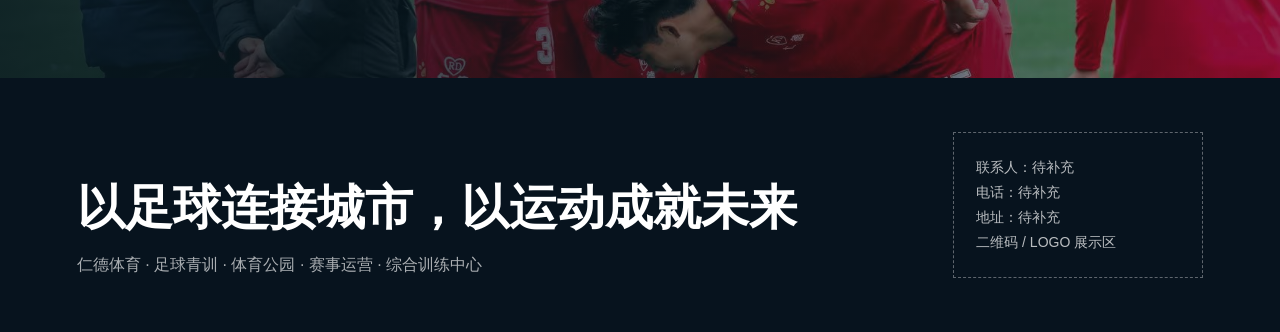
==== commit b8a3c25f: "详情更新" ====
--- a/index.html
+++ b/index.html
@@ -136,7 +136,7 @@
           <div class="service-body">
             <span class="service-tag">赛事运营</span>
             <h3>赛事策划与执行</h3>
-            <p>承接青少年、校园、企业足球赛事，提供策划、场地、裁判、后勤等支持。</p>
+            <p>承接青少年、校园、企业足球 飞盘 橄榄球赛事，提供策划、场地、裁判、后勤等支持。</p>
             <span class="link">进入赛事详情</span>
           </div>
         </a>
--- a/assets/css/style.css
+++ b/assets/css/style.css
@@ -811,6 +811,90 @@
   padding-left: 20px;
 }
 
+.honor-scroll {
+  display: grid;
+  grid-auto-flow: column;
+  grid-auto-columns: calc((100% - 20px) / 2);
+  gap: 20px;
+  padding-bottom: 8px;
+  overflow-x: auto;
+  overscroll-behavior-inline: contain;
+  scroll-snap-type: inline mandatory;
+  scrollbar-width: none;
+}
+
+.honor-scroll::-webkit-scrollbar {
+  display: none;
+}
+
+.honor-item {
+  display: grid;
+  grid-template-columns: minmax(130px, 0.62fr) minmax(220px, 1fr);
+  gap: 18px;
+  min-height: 300px;
+  padding: 24px;
+  border: 1px solid var(--line);
+  border-radius: 8px;
+  background: #fff;
+  box-shadow: 0 14px 34px rgba(12, 31, 42, 0.08);
+  scroll-snap-align: start;
+}
+
+.honor-copy {
+  display: flex;
+  flex-direction: column;
+  justify-content: center;
+}
+
+.honor-copy span {
+  margin-bottom: 12px;
+  color: var(--gold);
+  font-size: 15px;
+  font-weight: 900;
+}
+
+.honor-copy strong {
+  color: var(--ink);
+  font-size: 28px;
+  line-height: 1.22;
+}
+
+.honor-image {
+  min-height: 250px;
+  border: 1px solid var(--line);
+  border-radius: 8px;
+  background: var(--soft);
+  overflow: hidden;
+}
+
+.honor-image img {
+  object-fit: contain;
+  padding: 18px;
+  background: #fff;
+}
+
+.honor-placeholder {
+  height: 100%;
+  min-height: 250px;
+  display: flex;
+  flex-direction: column;
+  align-items: center;
+  justify-content: center;
+  padding: 28px;
+  color: var(--muted);
+  text-align: center;
+}
+
+.honor-placeholder strong {
+  margin-bottom: 10px;
+  color: var(--blue);
+  font-size: 22px;
+}
+
+.honor-placeholder span {
+  line-height: 1.7;
+}
+
 .back-link {
   display: inline-block;
   margin-top: 28px;
@@ -1107,6 +1191,19 @@
     scroll-snap-align: start;
   }
 
+  .gallery-grid.snap-row {
+    grid-auto-columns: minmax(252px, 78vw);
+  }
+
+  .gallery-grid.snap-row .gallery-item {
+    min-height: 210px;
+  }
+
+  .achievement-grid.snap-row,
+  .feature-grid.snap-row {
+    grid-auto-columns: minmax(254px, 80vw);
+  }
+
   .company,
   .service,
   .partner {
@@ -1151,6 +1248,29 @@
     padding: 22px;
   }
 
+  .honor-scroll {
+    grid-auto-columns: 84vw;
+    margin-left: -18px;
+    margin-right: -18px;
+    padding: 0 28px 10px;
+    scroll-padding-inline: 28px;
+  }
+
+  .honor-item {
+    grid-template-columns: 1fr;
+    min-height: 0;
+    padding: 22px;
+  }
+
+  .honor-copy strong {
+    font-size: 23px;
+  }
+
+  .honor-image,
+  .honor-placeholder {
+    min-height: 220px;
+  }
+
   .service {
     min-height: auto;
   }
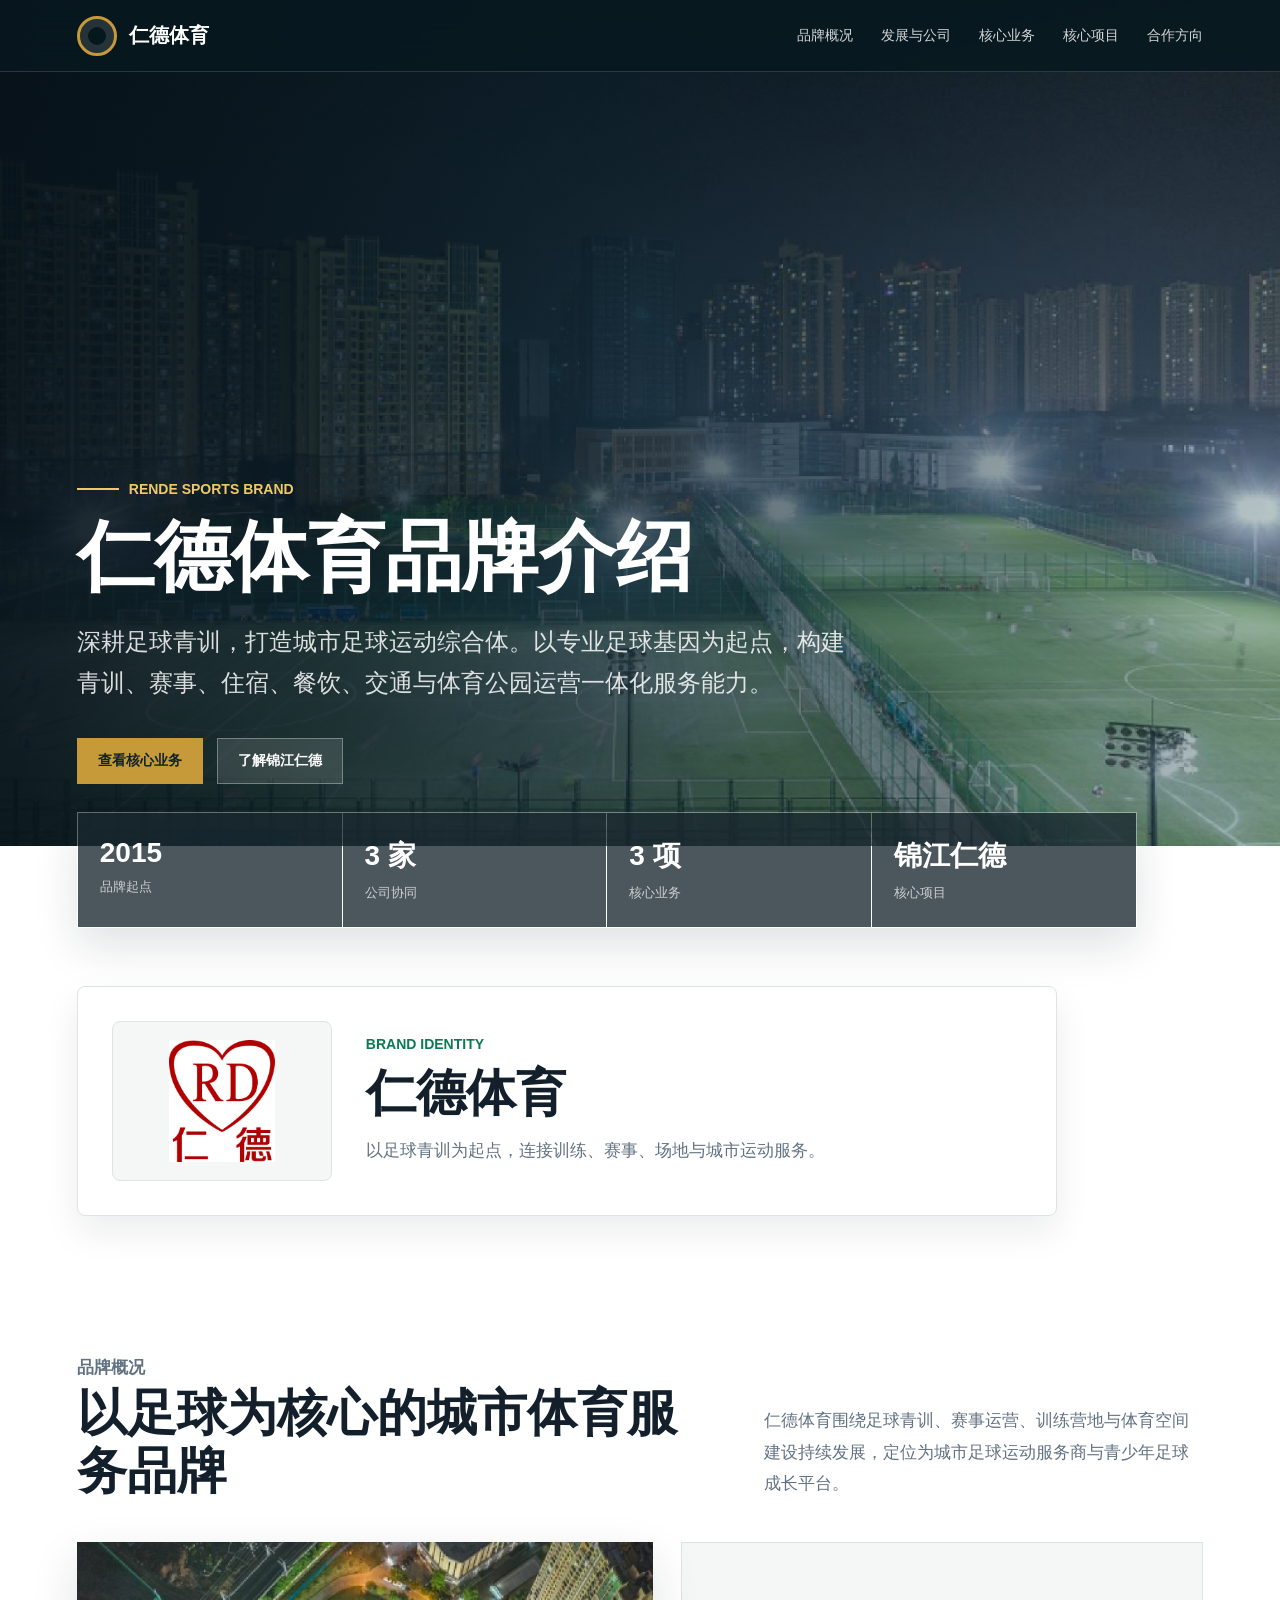
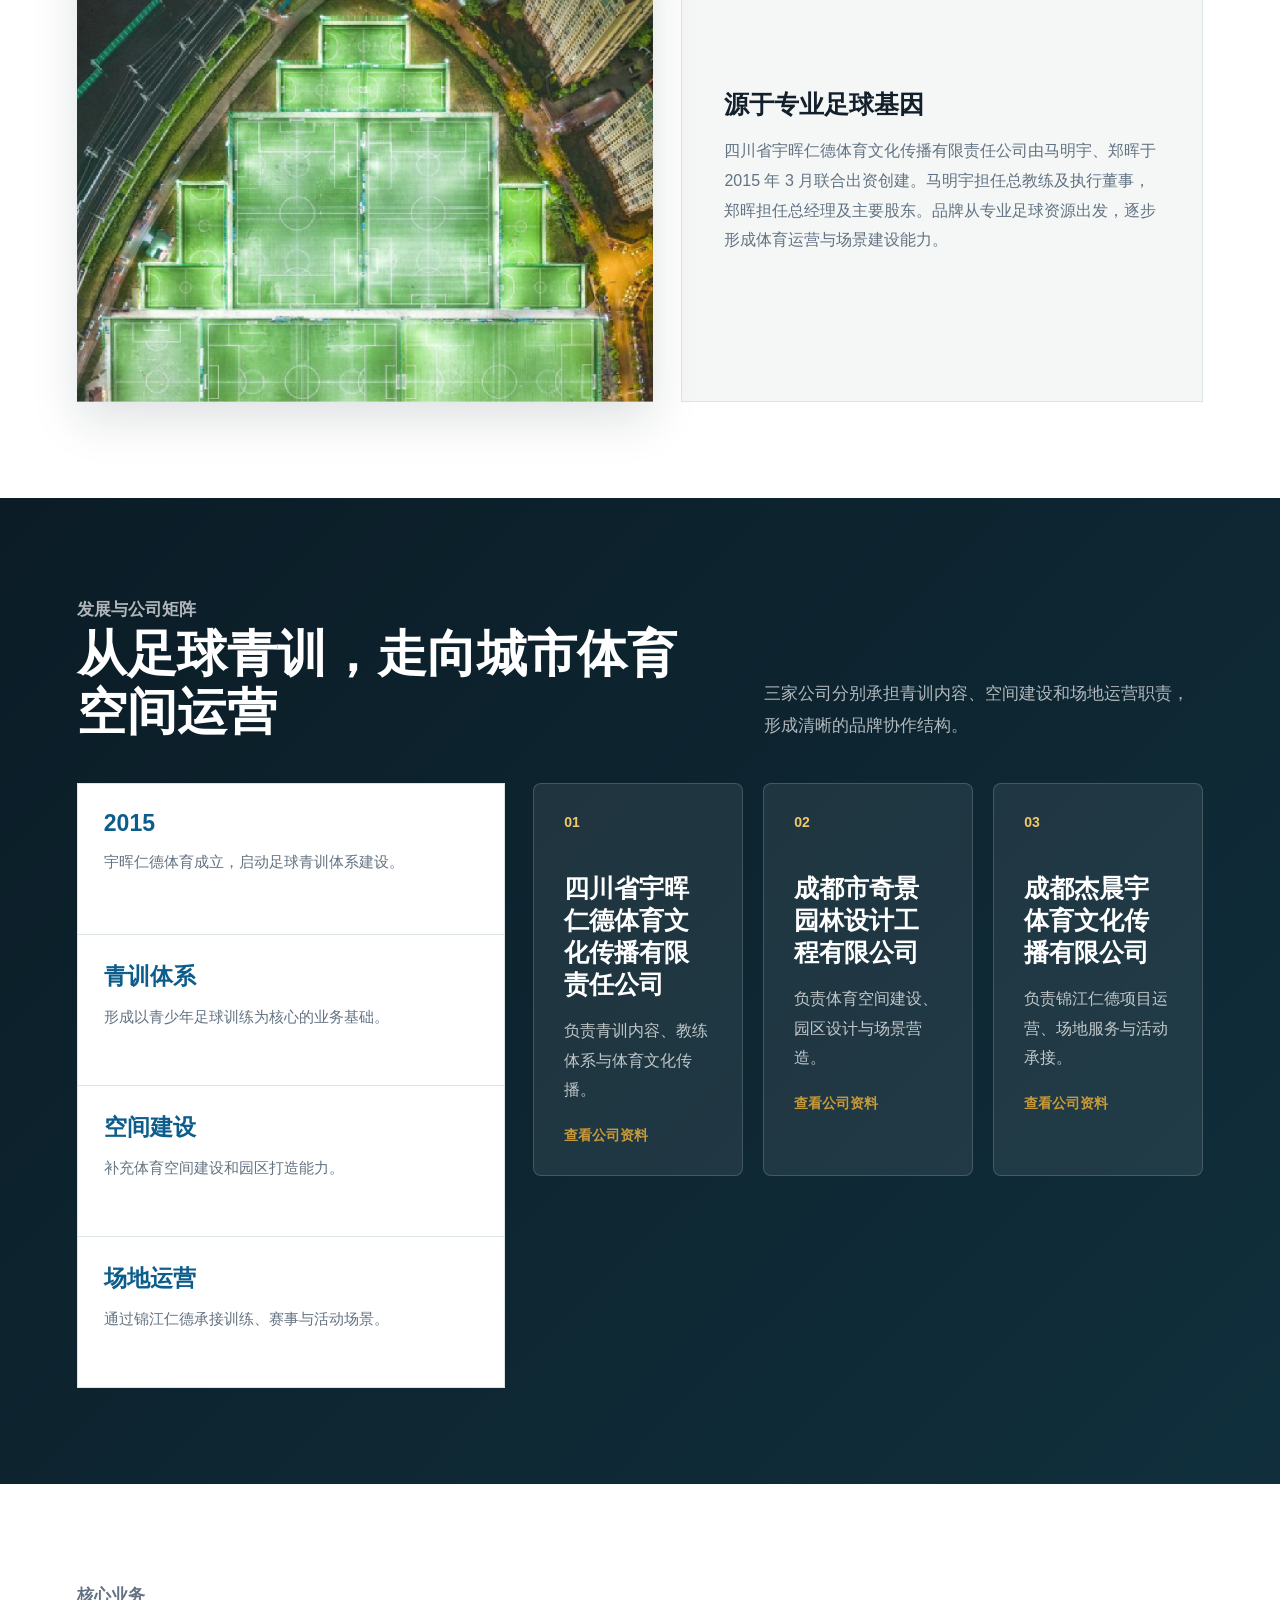
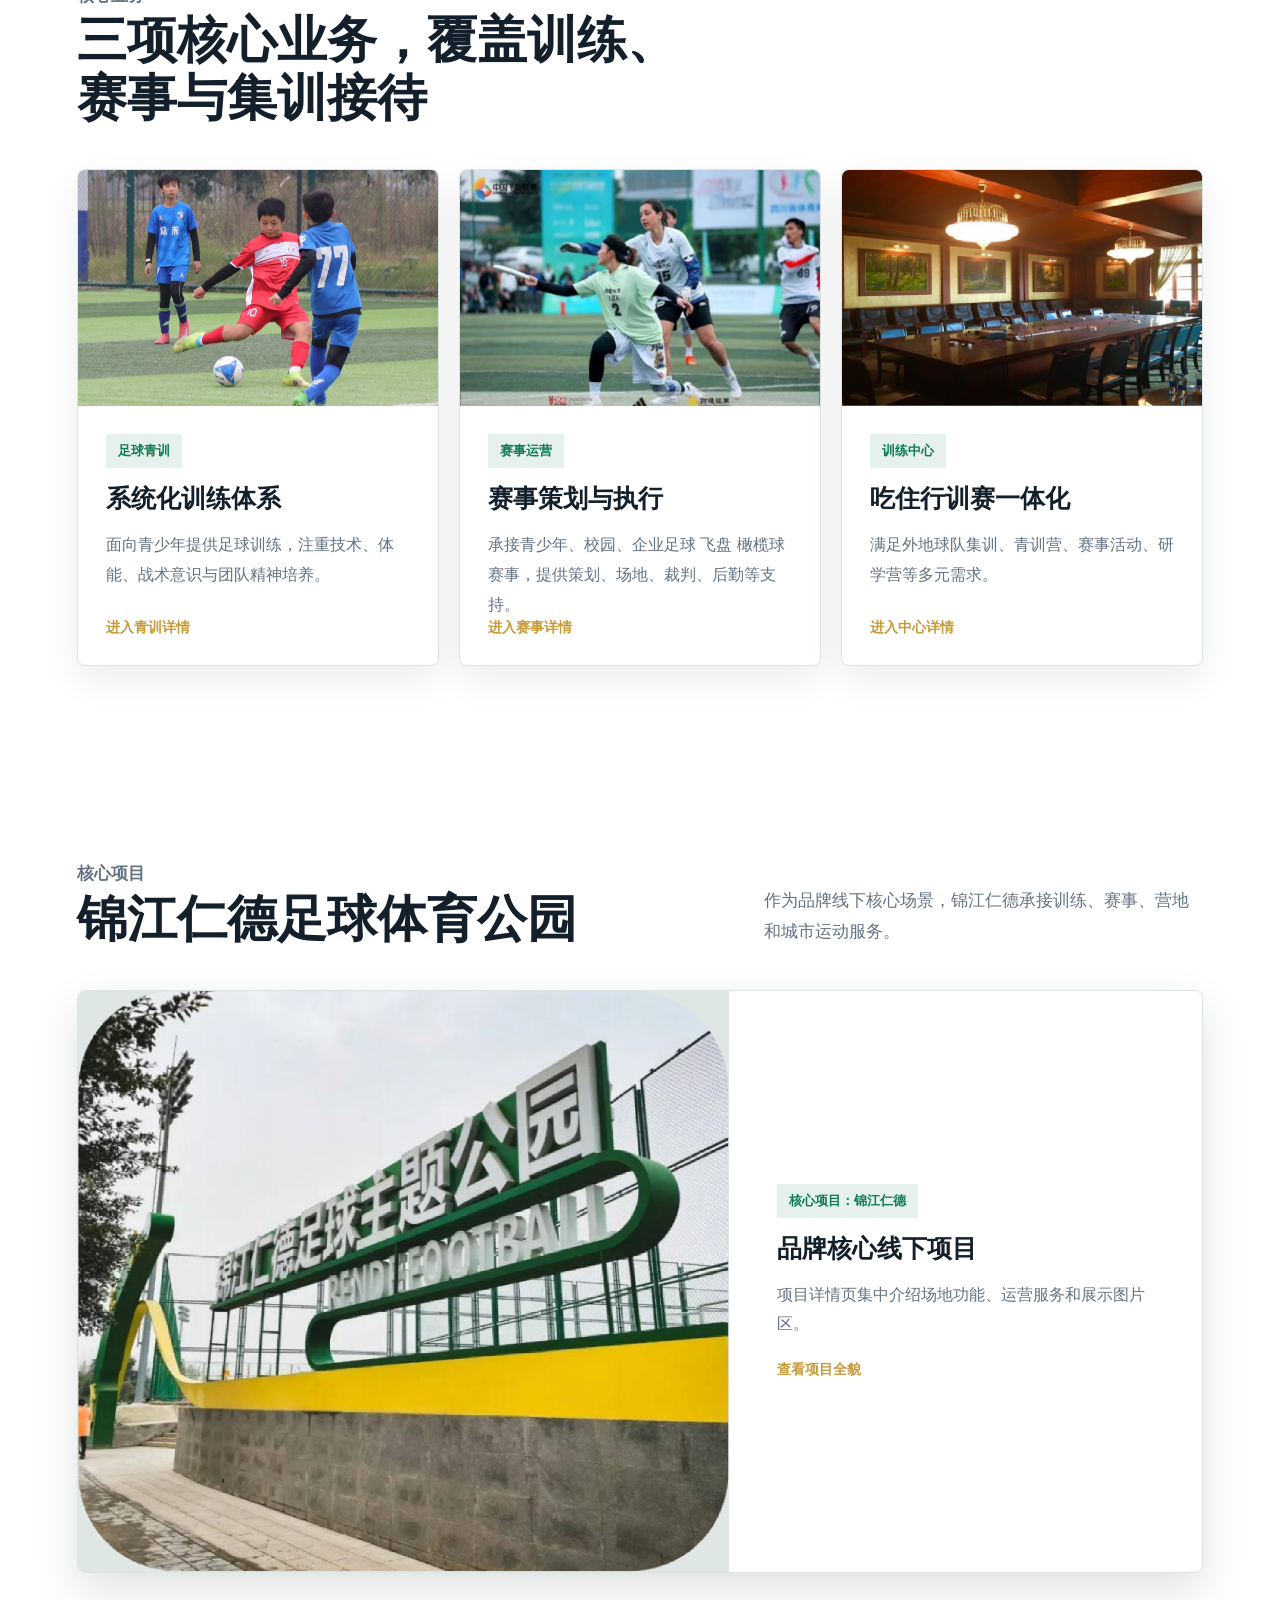
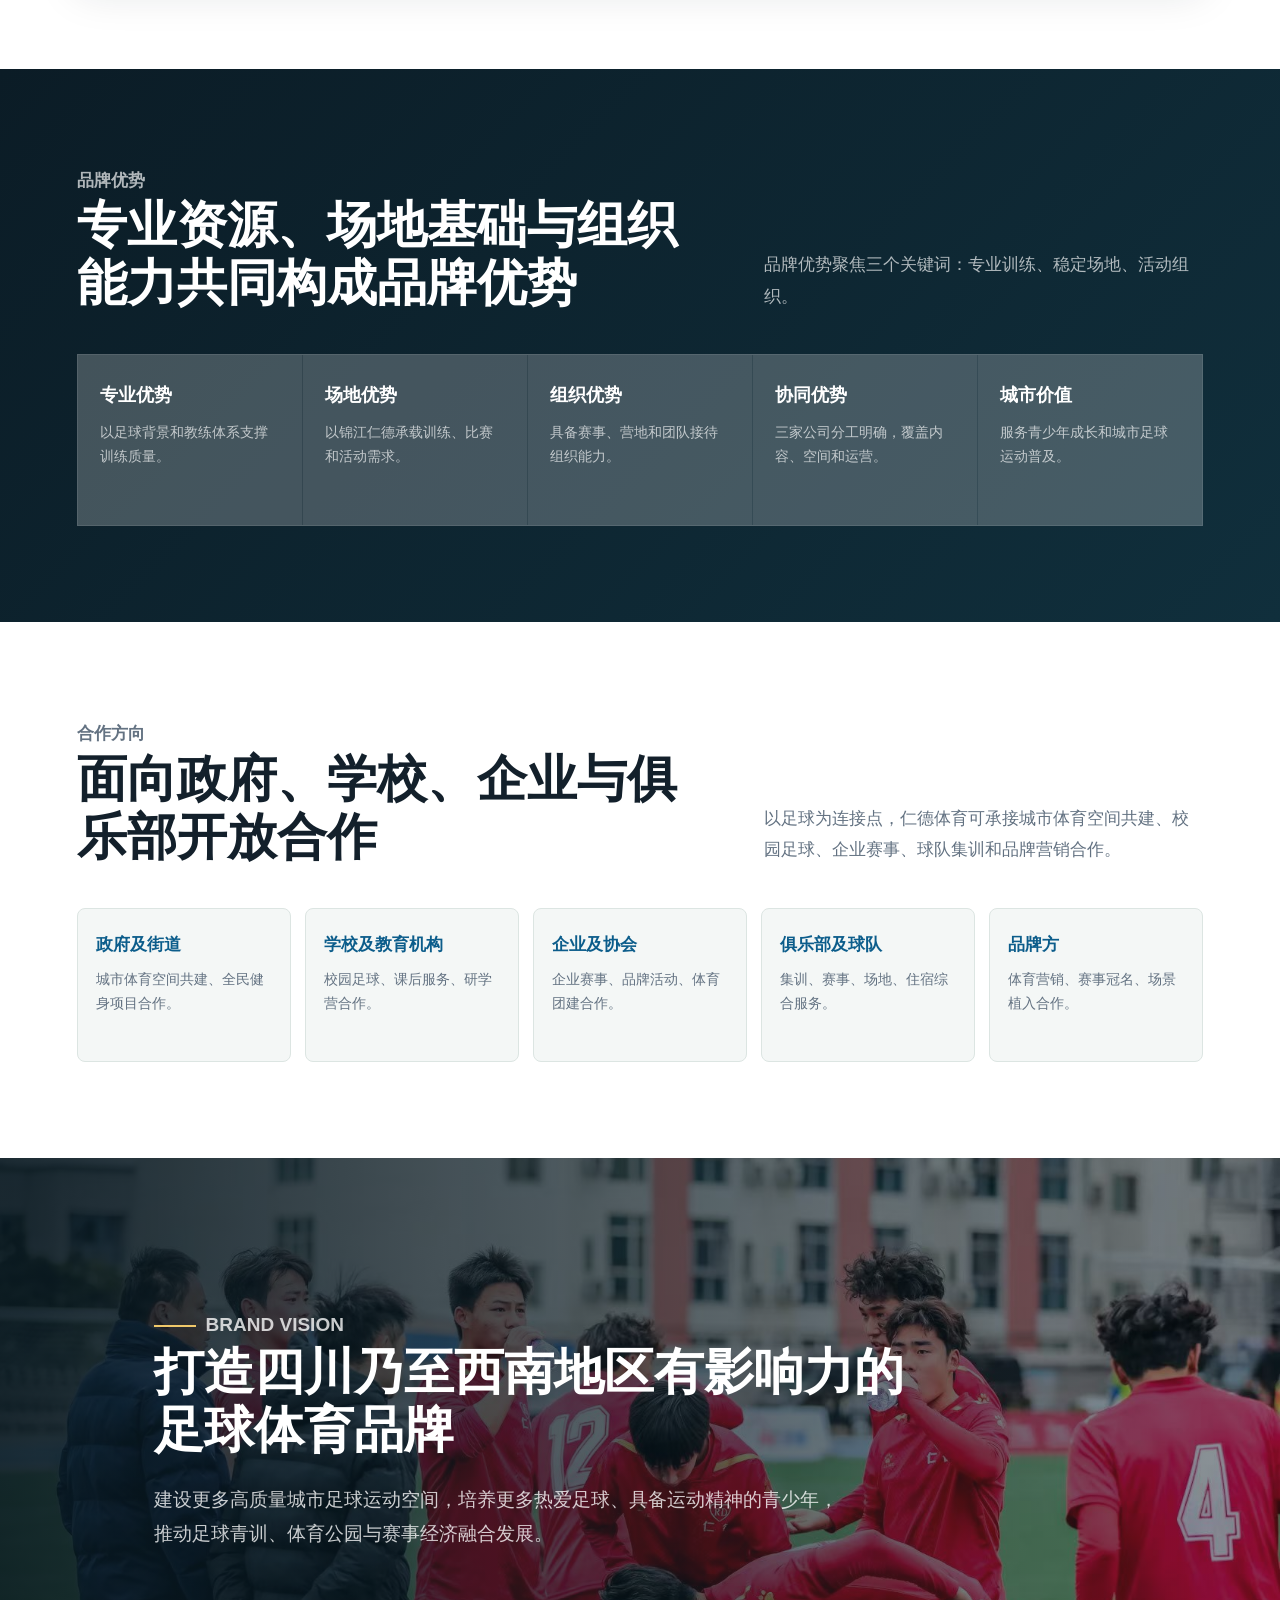
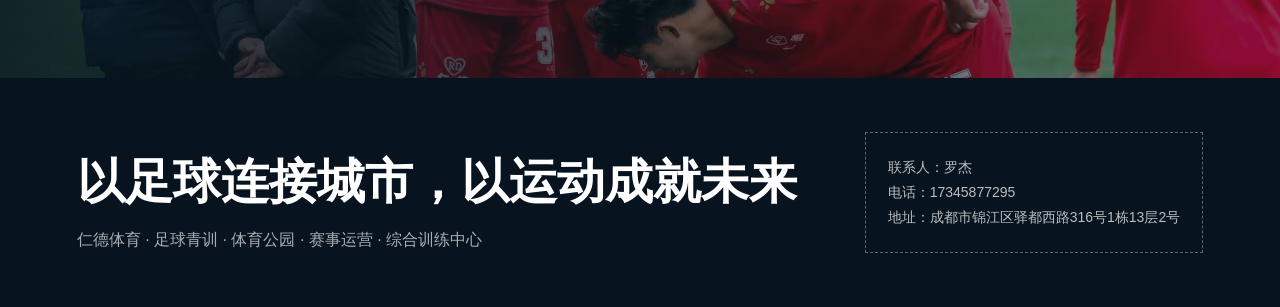
==== commit edcf3766: "资料补充" ====
--- a/index.html
+++ b/index.html
@@ -222,10 +222,9 @@
       <p>仁德体育 · 足球青训 · 体育公园 · 赛事运营 · 综合训练中心</p>
     </div>
     <div class="contact-box">
-      联系人：待补充<br />
-      电话：待补充<br />
-      地址：待补充<br />
-      二维码 / LOGO 展示区
+      联系人：罗杰<br />
+      电话：17345877295<br />
+      地址：成都市锦江区驿都西路316号1栋13层2号<br />
     </div>
   </footer>
 </body>
--- a/assets/css/style.css
+++ b/assets/css/style.css
@@ -731,6 +731,27 @@
   gap: 30px;
 }
 
+.company-photo-panel {
+  position: relative;
+  min-height: 380px;
+  overflow: hidden;
+  border: 1px solid var(--line);
+  border-radius: 8px;
+  background: #dfe7e4;
+  box-shadow: 0 14px 34px rgba(12, 31, 42, 0.08);
+}
+
+.company-photo-panel span {
+  position: absolute;
+  left: 18px;
+  bottom: 18px;
+  padding: 10px 12px;
+  background: rgba(8, 24, 32, 0.78);
+  color: #fff;
+  font-size: 13px;
+  font-weight: 800;
+}
+
 .profile-card,
 .detail-card,
 .feature,
@@ -1134,6 +1155,10 @@
     min-height: 220px;
   }
 
+  .company-photo-panel {
+    min-height: 240px;
+  }
+
   .text-panel h3,
   .service h3,
   .project-copy h3,
